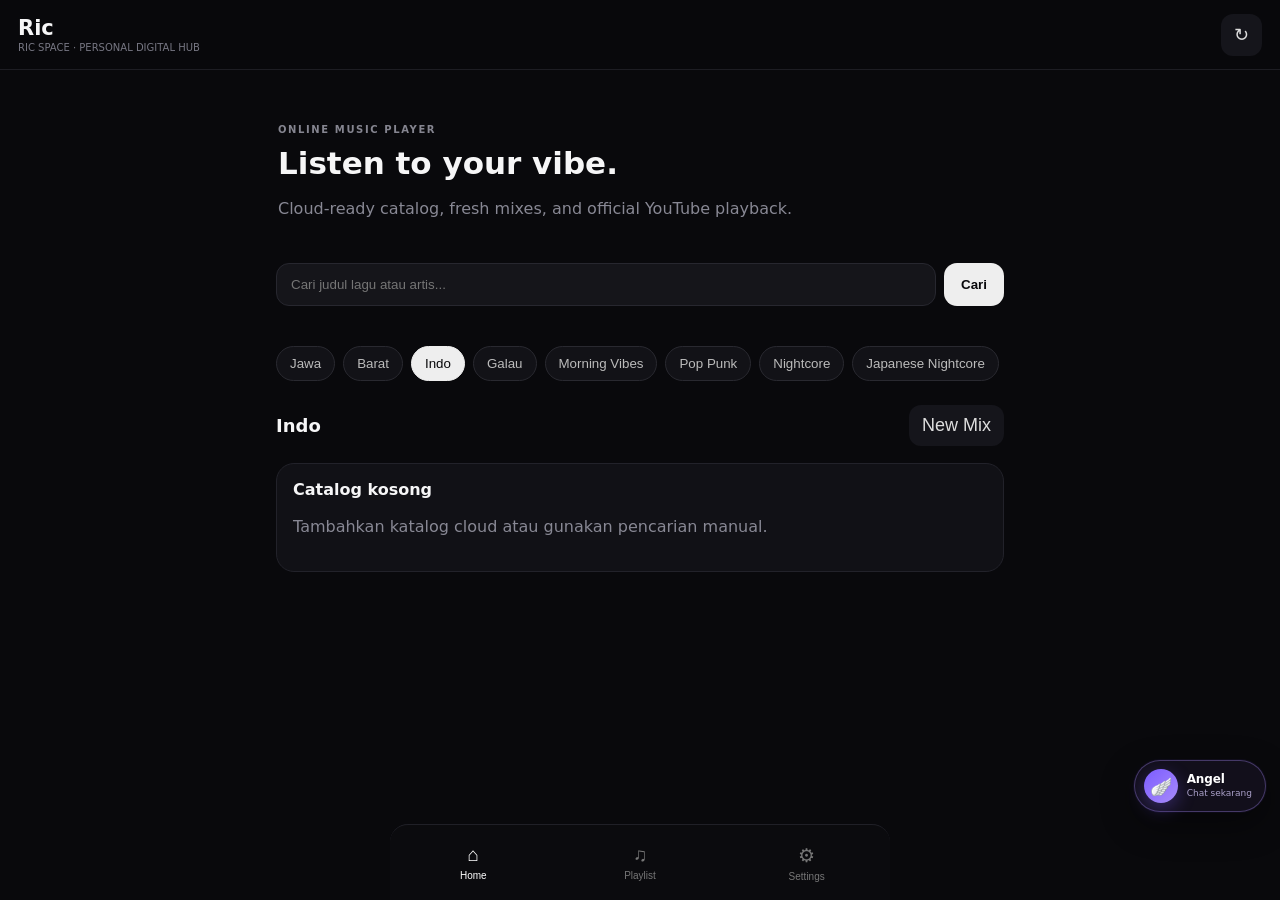
==== index.html @ 90aa2dc9 "feat(ui): expose Angel shortcut and floating launcher" ====
<!doctype html>
<html lang="id">
<head>
  <meta charset="utf-8"><meta name="viewport" content="width=device-width,initial-scale=1,viewport-fit=cover"><meta name="theme-color" content="#05080d"><meta name="description" content="Ric Space — personal digital hub"><link rel="manifest" href="./manifest.webmanifest?v=2"><link rel="icon" href="./ric-space-icon.svg" type="image/svg+xml"><link rel="stylesheet" href="./style.css?v=7.14"><link rel="stylesheet" href="./ride-ui-patch.css?v=8.4.0"><title>Ric Space · Personal Digital Hub</title>
</head>
<body>
<header class="topbar"><div class="brand"><button id="ricLauncher" class="ric-launcher" type="button" aria-label="Buka Ric Space"><span>Ric</span></button><small>RIC SPACE · PERSONAL DIGITAL HUB</small></div><button id="refreshBtn" class="icon-btn" aria-label="New Mix">↻</button></header>
<main id="app">
<section id="homeView" class="view active"><div class="hero"><p class="eyebrow">ONLINE MUSIC PLAYER</p><h1>Listen to your vibe.</h1><p class="muted">Cloud-ready catalog, fresh mixes, and official YouTube playback.</p></div><div class="search"><input id="searchInput" type="search" placeholder="Cari judul lagu atau artis..." autocomplete="off"><button id="searchBtn">Cari</button></div><div id="searchStatus" class="search-status"></div><div id="chips" class="chips" aria-label="Kategori playlist"><button class="chip" data-cat="jawa">Jawa</button><button class="chip" data-cat="barat">Barat</button><button class="chip active" data-cat="indo">Indo</button><button class="chip" data-cat="galau">Galau</button><button class="chip" data-cat="morning-vibes">Morning Vibes</button><button class="chip" data-cat="pop-punk">Pop Punk</button><button class="chip" data-cat="nightcore">Nightcore</button><button class="chip" data-cat="japanese-nightcore">Japanese Nightcore</button></div><div class="section-head"><h2 id="sectionTitle">Fresh Mix</h2><button id="mixBtn" class="ghost">New Mix</button></div><div id="songList" class="song-list"></div></section>
<section id="playlistView" class="view"><div class="page-head"><p class="eyebrow">PLAYLIST</p><h1>Vibe Catalog</h1></div><div id="playlistGrid" class="playlist-grid"></div></section>
<section id="ricSpaceView" class="view"><div class="ric-space-head"><button id="ricSpaceBack" class="ric-back-btn" type="button" aria-label="Kembali">‹</button><div><p class="eyebrow">PERSONAL SPACE</p><h1>Ric Space</h1><p class="muted">Satu pintu untuk tools yang sering dipakai.</p></div></div><div class="ric-app-grid"><button class="ric-app-card current" data-view-target="homeView"><div class="ric-app-icon">♫</div><div class="ric-app-copy"><b>VibeTube Music</b><span>Smart Mix · YouTube player</span></div><span class="ric-app-arrow">›</span></button><a class="ric-app-card" href="/apps/plu-timer/"><div class="ric-app-icon">⏱</div><div class="ric-app-copy"><b>PLU Timer</b><span>Timer kerja berdasarkan jumlah PLU</span></div><span class="ric-app-arrow">›</span></a><a class="ric-app-card" href="/apps/ric-tv/"><div class="ric-app-icon">▣</div><div class="ric-app-copy"><b>Ric TV</b><span>Channel resmi · YouTube Live · IPTV pribadi</span></div><span class="ric-app-arrow">›</span></a><button class="ric-app-card" data-tool="speedmap"><div class="ric-app-icon">➤</div><div class="ric-app-copy"><b>Speedometer + Arah</b><span>GPS speed, kompas, koordinat & Maps</span></div><span class="ric-app-arrow">›</span></button><button class="ric-app-card" data-tool="promptlab"><div class="ric-app-icon">✦</div><div class="ric-app-copy"><b>Prompt Lab</b><span>Simpan template prompt favorit</span></div><span class="ric-app-arrow">›</span></button><button class="ric-app-card" data-tool="digitalisasi"><div class="ric-app-icon">▣</div><div class="ric-app-copy"><b>Digitalisasi</b><span>Simpan KTP, KK, SIM & STNK terenkripsi</span></div><span class="ric-app-arrow">›</span></button><button class="ric-app-card" data-tool="expense"><div class="ric-app-icon">Rp</div><div class="ric-app-copy"><b>Expense Tracker</b><span>Budget, transaksi & insight keuangan</span></div><span class="ric-app-arrow">›</span></button><button class="ric-app-card" data-tool="photospots"><div class="ric-app-icon">⌖</div><div class="ric-app-copy"><b>Photo Spot Book</b><span>Spot, koordinat, waktu & catatan angle</span></div><span class="ric-app-arrow">›</span></button></div><div class="ric-space-note"><b>Ric Space</b><p>VibeTube tetap menjadi PWA utama. PLU Timer berjalan di scope sendiri supaya service worker, cache, alarm, dan notifikasinya tidak bentrok dengan VibeTube.</p></div></section>
<section id="ricToolView" class="view"><div class="ric-space-head"><button id="ricToolBack" class="ric-back-btn" type="button">‹</button><div><p class="eyebrow">RIC SPACE TOOL</p><h1 id="ricToolTitle">Tool</h1><p id="ricToolSubtitle" class="muted"></p></div></div><div id="ricToolBody"></div></section>
<section id="settingsView" class="view"><div class="page-head"><p class="eyebrow">SETTINGS</p><h1>VibeTube</h1></div><div class="card"><h3>Cloud mode</h3><p class="muted">PWA ini siap terhubung ke Supabase. YouTube Data API tidak diperlukan.</p><label>Supabase URL<input id="supabaseUrl" placeholder="https://xxxx.supabase.co"></label><label>Supabase anon key<input id="supabaseKey" type="password" placeholder="eyJ..."></label><button id="saveCloud" class="primary">Simpan Cloud Config</button><p id="cloudStatus" class="status"></p></div><div class="card catalog-card"><div class="setting-title-row"><div><h3>Cloud Catalog</h3><p class="muted">Statistik dibaca langsung dari Supabase, bukan cache browser.</p></div><button id="refreshStatsBtn" class="ghost small-btn">Refresh</button></div><div class="stats-grid"><div class="stat-box"><span class="stat-value" id="statStored">—</span><span class="stat-label">Tersimpan</span></div><div class="stat-box"><span class="stat-value" id="statActive">—</span><span class="stat-label">Aktif</span></div><div class="stat-box"><span class="stat-value" id="statInactive">—</span><span class="stat-label">Nonaktif</span></div></div><div id="catalogStatsList" class="catalog-stats-list"><span class="muted">Memuat statistik cloud…</span></div><p id="catalogStatsUpdated" class="status"></p><div class="catalog-actions"><button id="syncCatalogBtn" class="primary">Isi Catalog Sekarang</button><span id="catalogCount" class="status">Mass sync 7 kategori · target awal 200/kategori</span></div></div><div class="card smart-card"><div class="setting-title-row"><div><h3>Smart Mix <span class="beta-pill">BETA</span></h3><p class="muted">Mix belajar dari lagu yang diputar sampai selesai, sering diputar, dilewati, dan artis yang kamu sukai. Lagu yang baru/lebih lama tidak muncul tetap diprioritaskan agar tidak monoton.</p></div></div><label class="switchrow"><span>Aktifkan Smart Mix</span><input id="smartMixMode" type="checkbox" checked></label><p id="smartMixStatus" class="status">Smart Mix aktif · mulai belajar setelah kamu memutar lagu.</p></div><div class="card"><h3>Playback</h3><label class="switchrow"><span>Music mode</span><input id="musicMode" type="checkbox" checked></label><label class="switchrow"><span>Shuffle</span><input id="shuffleMode" type="checkbox"></label><label class="switchrow"><span>Repeat</span><select id="repeatMode"><option value="off">Off</option><option value="one">One</option><option value="all">All</option></select></label></div></section>
</main>
<div id="playerDock" class="player-dock hidden"><div class="now-mini" id="miniInfo"></div><button id="prevBtn" class="player-btn">⏮</button><button id="playBtn" class="player-btn play">▶</button><button id="nextBtn" class="player-btn">⏭</button></div><section id="fullPlayer" class="full-player hidden"><button id="closePlayer" class="close">×</button><div class="visual music-visual" id="musicVisual"><img id="playerThumb" alt=""><span class="disc-hole"></span></div><div id="videoVisual" class="video-visual hidden"><div id="ytPlayer" class="yt-player"></div></div><div class="player-meta"><h2 id="playerTitle">Nothing playing</h2><p id="playerArtist"></p></div><div class="time-row"><span id="currentTime">0:00</span><span id="durationTime">0:00</span></div><input id="seekBar" class="seekbar" type="range" min="0" max="1000" value="0" step="1" aria-label="Posisi lagu"><div class="controls"><button id="fullPrev" aria-label="Sebelumnya">⏮</button><button id="fullPlay" class="bigplay" aria-label="Putar">▶</button><button id="fullNext" aria-label="Berikutnya">⏭</button></div><div class="mode-row"><button id="musicModeBtn" class="mode-btn active">♫ Music</button><button id="videoModeBtn" class="mode-btn">▶ Video</button><button id="npStudioBtn" class="mode-btn">✦ Card Studio</button></div></section><nav class="bottom-nav"><button data-view="homeView" class="nav active">⌂<span>Home</span></button><button data-view="playlistView" class="nav">♫<span>Playlist</span></button><button data-view="settingsView" class="nav">⚙<span>Settings</span></button></nav>
<script defer src="./cloud-config.js?v=6.6"></script><script defer src="./script.js?v=7.21"></script><script defer src="./ride-ui-patch.js?v=8.4.0"></script><script defer src="./portrait-speedmap-fix.js?v=9.5.0"></script><script defer src="./ride-autosave.js?v=2.0.0"></script><script defer src="./angel-shortcut.js?v=1.0.0"></script>
</body></html>
---- style.css ----
*{box-sizing:border-box}html,body{margin:0;background:#09090c;color:#f6f6f7;font-family:Inter,system-ui,-apple-system,Segoe UI,sans-serif}body{min-height:100vh;padding-bottom:88px}.topbar{height:70px;display:flex;align-items:center;justify-content:space-between;padding:0 18px;position:sticky;top:0;z-index:10;background:rgba(9,9,12,.92);backdrop-filter:blur(18px);border-bottom:1px solid #1d1d23}.brand span{display:block;font-size:21px;font-weight:800}.brand small{display:block;color:#777783;font-size:10px;margin-top:2px}.icon-btn,.ghost{border:0;background:#15151b;color:#ddd;border-radius:12px;padding:10px 13px;font-size:18px}.view{display:none;padding:20px 16px}.view.active{display:block}.hero{padding:24px 2px 16px}.eyebrow{font-size:10px;letter-spacing:1.6px;color:#858590;font-weight:800}.hero h1,.page-head h1{font-size:31px;margin:7px 0}.muted{color:#888894;line-height:1.5}.search{display:flex;gap:8px;margin:10px 0 18px}.search input,.card input,.card select{width:100%;background:#15151a;border:1px solid #27272f;color:#fff;border-radius:13px;padding:13px 14px;outline:none}.search button,.primary{border:0;border-radius:13px;background:#eee;color:#09090c;font-weight:800;padding:0 17px}.chips{display:flex;gap:8px;overflow-x:auto;padding-bottom:15px}.chip{white-space:nowrap;border:1px solid #292930;background:#121217;color:#bbb;border-radius:999px;padding:9px 13px}.chip.active{background:#eee;color:#08080a;border-color:#eee}.section-head{display:flex;align-items:center;justify-content:space-between;margin:4px 0 12px}.section-head h2{font-size:18px}.song-list{display:grid;gap:7px}.song{width:100%;display:grid;grid-template-columns:62px minmax(0,1fr) 34px;gap:14px;align-items:center;padding:10px 9px;border:1px solid transparent;border-radius:16px;background:transparent;color:#fff;text-align:left}.song:hover,.song.current{background:#131318;border-color:#24242c}.thumb{width:62px;height:62px;border-radius:12px;object-fit:cover;background:#18181e}.song-copy{min-width:0;display:flex;flex-direction:column;justify-content:center;padding:1px 0}.song-title{font-size:15px;font-weight:750;line-height:1.3;white-space:nowrap;overflow:hidden;text-overflow:ellipsis;padding-bottom:5px}.song-artist{font-size:13px;color:#85858f;line-height:1.3;white-space:nowrap;overflow:hidden;text-overflow:ellipsis}.song-action{justify-self:end;color:#cfcfd5;font-size:14px}.playlist-grid{display:grid;grid-template-columns:1fr;gap:10px;margin-top:14px}.playlist-card{width:100%;display:grid;grid-template-columns:44px 1fr 22px;gap:12px;align-items:center;border:1px solid #24242c;background:linear-gradient(135deg,#15151b,#101015);border-radius:18px;padding:15px;text-align:left;color:white;min-height:82px}.playlist-icon{width:44px;height:44px;border-radius:14px;display:grid;place-items:center;background:#22222a;font-size:21px}.playlist-copy{min-width:0}.playlist-copy b{display:block;font-size:15px;margin-bottom:7px}.playlist-copy small{display:block;color:#777783;line-height:1.35}.playlist-arrow{font-size:27px;color:#777}.bottom-nav{position:fixed;bottom:0;left:0;right:0;height:76px;background:rgba(12,12,15,.96);border-top:1px solid #202027;display:flex;z-index:30;backdrop-filter:blur(16px)}.nav{flex:1;background:transparent;border:0;color:#777;font-size:19px;display:flex;flex-direction:column;align-items:center;justify-content:center;gap:4px}.nav span{font-size:10px}.nav.active{color:#fff}.player-dock{position:fixed;bottom:76px;left:10px;right:10px;z-index:25;background:#17171d;border:1px solid #292930;border-radius:15px;padding:8px;display:flex;align-items:center;gap:7px;box-shadow:0 12px 30px #0008}.now-mini{flex:1;min-width:0;font-size:12px;font-weight:700;white-space:nowrap;overflow:hidden;text-overflow:ellipsis}.player-btn{border:0;background:transparent;color:#fff;font-size:18px;padding:8px}.player-btn.play{font-size:20px}.player-dock.hidden,.full-player.hidden,.hidden{display:none!important}.full-player{position:fixed;inset:0;background:#09090c;z-index:40;padding:22px 18px 100px;overflow:auto}.close{position:absolute;right:16px;top:14px;background:#17171d;color:#fff;border:0;border-radius:50%;width:38px;height:38px;font-size:25px;z-index:3}.visual{width:min(68vw,290px);aspect-ratio:1;margin:55px auto 22px;border-radius:50%;overflow:hidden;background:#111;box-shadow:0 20px 60px #000;position:relative;border:10px solid #15151b}.music-visual img{width:100%;height:100%;object-fit:cover;border-radius:50%;animation:spin 9s linear infinite;animation-play-state:paused}.music-visual:after{content:"";position:absolute;inset:0;border-radius:50%;box-shadow:inset 0 0 0 2px #ffffff12}.disc-hole{position:absolute;left:50%;top:50%;width:18px;height:18px;transform:translate(-50%,-50%);border-radius:50%;background:#09090c;border:4px solid #aaa8;z-index:2}.video-visual{width:min(100%,760px);aspect-ratio:16/9;margin:55px auto 22px;background:#000;border-radius:18px;overflow:hidden;box-shadow:0 20px 60px #000}.yt-player{width:100%;height:100%}.player-meta{max-width:760px;margin:auto}.player-meta h2{font-size:21px;margin:5px 0 5px;line-height:1.3}.player-meta p{color:#888;margin:0}.time-row{max-width:760px;margin:22px auto 6px;display:flex;justify-content:space-between;color:#888;font-size:11px}.seekbar{display:block;width:100%;max-width:760px;margin:0 auto;accent-color:#fff}.controls{display:flex;justify-content:center;gap:28px;align-items:center;margin-top:18px}.controls button{background:transparent;color:#fff;border:0;font-size:24px}.bigplay{width:60px;height:60px;border-radius:50%!important;background:#eee!important;color:#09090c!important}.mode-row{display:flex;justify-content:center;gap:8px;margin:20px 0}.mode-btn{border:1px solid #292930;background:#15151b;color:#aaa;border-radius:999px;padding:10px 15px;font-weight:700}.mode-btn.active{background:#eee;color:#09090c;border-color:#eee}.card{background:#111116;border:1px solid #22222a;border-radius:18px;padding:16px;margin-bottom:12px}.card h3{margin-top:0}.card label{display:block;font-size:12px;color:#888;margin:12px 0}.card label input{margin-top:7px}.switchrow{display:flex!important;justify-content:space-between;align-items:center}.status{font-size:12px;color:#7f7f8b}@keyframes spin{to{transform:rotate(360deg)}}@media(min-width:700px){main{max-width:760px;margin:auto}.bottom-nav{left:50%;right:auto;width:500px;transform:translateX(-50%);border-radius:18px 18px 0 0}.player-dock{max-width:740px;margin:auto;left:calc(50% - 370px);right:calc(50% - 370px)}}

.catalog-actions{display:flex;align-items:center;gap:12px;flex-wrap:wrap}.catalog-actions .primary{padding:11px 14px}.catalog-card{margin-top:12px}


/* v6 Smart Mix + live cloud statistics */
.setting-title-row{display:flex;align-items:flex-start;justify-content:space-between;gap:14px}
.setting-title-row h3{margin-top:0;margin-bottom:6px}
.small-btn{padding:8px 12px;min-height:36px}
.stats-grid{display:grid;grid-template-columns:repeat(3,1fr);gap:10px;margin:16px 0}
.stat-box{background:rgba(255,255,255,.045);border:1px solid rgba(255,255,255,.07);border-radius:16px;padding:14px 10px;text-align:center}
.stat-value{display:block;font-size:1.45rem;font-weight:800;line-height:1.1;letter-spacing:-.03em}
.stat-label{display:block;margin-top:6px;font-size:.76rem;color:var(--muted)}
.catalog-stats-list{display:flex;flex-direction:column;gap:7px;margin:8px 0 12px}
.catalog-stat-row{display:flex;align-items:center;justify-content:space-between;gap:12px;padding:11px 12px;border-radius:14px;background:rgba(255,255,255,.035);border:1px solid rgba(255,255,255,.055)}
.catalog-stat-row>div:first-child{min-width:0}
.catalog-stat-row b{display:block;font-size:.9rem}
.catalog-stat-row span{display:block;color:var(--muted);font-size:.72rem;margin-top:3px}
.catalog-stat-numbers{text-align:right;flex:0 0 auto}
.catalog-stat-numbers strong{display:block;font-size:1rem}
.catalog-stat-numbers span{white-space:nowrap}
.beta-pill{display:inline-flex;vertical-align:middle;font-size:.58rem;letter-spacing:.08em;font-weight:800;border:1px solid rgba(255,255,255,.16);border-radius:999px;padding:3px 6px;margin-left:5px;color:var(--muted)}
.smart-card{overflow:hidden}
@media(max-width:420px){
 .stats-grid{gap:7px}
 .stat-box{padding:12px 6px}
 .stat-value{font-size:1.25rem}
 .catalog-stat-row{padding:10px}
}


/* v6.1 Ric Space */
.ric-launcher{
  appearance:none;border:0;background:transparent;color:inherit;padding:0;margin:0;
  font:inherit;font-weight:inherit;cursor:pointer;border-radius:9px;
}
.ric-launcher:active{transform:scale(.97)}
.ric-space-head{display:flex;align-items:flex-start;gap:12px;margin-bottom:24px}
.ric-space-head h1{margin:2px 0 5px}
.ric-back-btn{
  flex:0 0 42px;width:42px;height:42px;border-radius:14px;border:1px solid rgba(255,255,255,.08);
  background:rgba(255,255,255,.055);color:var(--text);font-size:30px;line-height:1;cursor:pointer
}
.ric-app-grid{display:flex;flex-direction:column;gap:11px}
.ric-app-card{
  width:100%;display:grid;grid-template-columns:52px minmax(0,1fr) auto;align-items:center;gap:13px;
  padding:14px;border-radius:19px;border:1px solid rgba(255,255,255,.07);
  background:rgba(255,255,255,.045);color:var(--text);text-align:left;text-decoration:none;cursor:pointer;
  transition:transform .15s ease,background .15s ease,border-color .15s ease
}
.ric-app-card:active{transform:scale(.985)}
.ric-app-card.current{background:rgba(255,255,255,.065)}
.ric-app-card.disabled{opacity:.48;cursor:default}
.ric-app-icon{
  width:52px;height:52px;border-radius:16px;display:flex;align-items:center;justify-content:center;
  background:rgba(255,255,255,.075);font-size:23px;font-weight:800
}
.ric-app-copy{min-width:0}
.ric-app-copy b{display:block;font-size:1rem;line-height:1.25;margin-bottom:5px}
.ric-app-copy span{display:block;color:var(--muted);font-size:.78rem;line-height:1.35}
.ric-app-arrow{font-size:28px;color:var(--muted)}
.ric-app-badge{font-size:.66rem;font-weight:800;letter-spacing:.06em;text-transform:uppercase;border:1px solid rgba(255,255,255,.11);border-radius:999px;padding:5px 8px;color:var(--muted)}
.ric-space-note{
  margin-top:20px;padding:16px;border-radius:17px;border:1px solid rgba(255,255,255,.06);background:rgba(255,255,255,.025)
}
.ric-space-note b{display:block;margin-bottom:6px}
.ric-space-note p{margin:0;color:var(--muted);font-size:.82rem;line-height:1.5}

button:disabled{opacity:.55;cursor:wait}
.chip{cursor:pointer;position:relative;z-index:1;touch-action:manipulation}
.catalog-actions{display:flex;align-items:center;gap:12px;flex-wrap:wrap}
.catalog-actions .primary{min-height:42px}

.search-status{min-height:20px;margin:7px 2px 2px;color:var(--muted);font-size:.78rem;line-height:1.35}
.search button:disabled{opacity:.6;cursor:wait}

#ricToolBody{padding-bottom:24px}.tool-card{padding:16px;border:1px solid rgba(255,255,255,.07);border-radius:19px;background:rgba(255,255,255,.04);margin-bottom:14px}.tool-card label{display:block;margin:10px 0}.tool-card input,.tool-card textarea{width:100%;box-sizing:border-box;margin-top:6px}.tool-actions{display:flex;gap:9px;flex-wrap:wrap;margin-top:12px}.tool-hint{color:var(--muted);font-size:.78rem;line-height:1.45}.tool-list{display:flex;flex-direction:column;gap:9px}.tool-row{display:flex;justify-content:space-between;gap:12px;padding:13px;border-radius:16px;border:1px solid rgba(255,255,255,.06);background:rgba(255,255,255,.035)}.tool-row span,.tool-row p{display:block;color:var(--muted);font-size:.76rem}.tool-row p{margin:5px 0 0}.tiny{padding:6px 8px;min-height:30px}.two-fields{display:grid;grid-template-columns:1fr 1fr;gap:10px}.speed-card{text-align:center}.speed-num{font-size:5.2rem;font-weight:900;letter-spacing:-.07em;line-height:1}.speed-unit{color:var(--muted);margin:3px 0 20px}.compass{width:150px;height:150px;margin:0 auto 18px;border:1px solid rgba(255,255,255,.1);border-radius:50%;display:flex;flex-direction:column;align-items:center;justify-content:center}.compass-needle{font-size:42px;transition:transform .2s linear}.gps-meta{display:flex;justify-content:center;gap:12px;flex-wrap:wrap;color:var(--muted);font-size:.75rem}.life-grid{grid-template-columns:repeat(2,1fr)}.mini-list>div{display:flex;justify-content:space-between;padding:8px 0;border-bottom:1px solid rgba(255,255,255,.05)}.linkbtn{display:inline-flex;text-decoration:none;color:inherit}.np-card{padding:24px;border-radius:20px;background:#111;margin-bottom:12px}.np-card img{width:100%;aspect-ratio:16/9;object-fit:cover;border-radius:16px}.np-card p{font-size:.7rem;letter-spacing:.15em;color:var(--muted)}.np-card h2{font-size:1.5rem;margin:8px 0}.np-card span{color:var(--muted);display:block;margin-bottom:30px}.np-card b{font-size:.75rem}@media(min-width:680px){.ric-app-grid{display:grid;grid-template-columns:1fr 1fr}}

/* v6.5 Ride HUD */
.ride-hud{background:#050506;border:1px solid rgba(255,255,255,.08);border-radius:26px;padding:18px;box-shadow:inset 0 0 0 1px rgba(255,255,255,.015)}.ride-top{display:flex;justify-content:space-between;align-items:center;font-size:.75rem;font-weight:800;letter-spacing:.12em}.ride-gps{padding:6px 9px;border:1px solid rgba(255,255,255,.12);border-radius:999px;color:var(--muted)}.speed-stage{height:310px;position:relative;display:flex;align-items:center;justify-content:center}.speed-ring{width:280px;height:280px;transform:rotate(135deg)}.ring-bg,.ring-live{fill:none;stroke-width:7;stroke-linecap:round;stroke-dasharray:590.6;stroke-dashoffset:147}.ring-bg{stroke:rgba(255,255,255,.08)}.ring-live{stroke:currentColor;stroke-dashoffset:590.6;transition:stroke-dashoffset .35s linear}.speed-core{position:absolute;text-align:center}.hud-speed{font-size:6.8rem;line-height:.85;font-weight:900;letter-spacing:-.08em}.hud-unit{font-size:.72rem;letter-spacing:.28em;color:var(--muted);margin-top:12px}.hud-heading{font-size:.82rem;font-weight:800;margin-top:10px}.nav-panel{display:grid;grid-template-columns:48px 1fr auto;align-items:center;gap:12px;padding:14px;border:1px solid rgba(255,255,255,.07);border-radius:17px;background:rgba(255,255,255,.035)}.nav-arrow{font-size:30px;text-align:center}.nav-panel b,.nav-panel span{display:block}.nav-panel b{font-size:.85rem;letter-spacing:.08em}.nav-panel span{font-size:.7rem;color:var(--muted);margin-top:4px;white-space:nowrap;overflow:hidden;text-overflow:ellipsis}.hud-map-btn{border:1px solid rgba(255,255,255,.12);background:transparent;color:inherit;border-radius:11px;padding:9px;font-size:.68rem;font-weight:900}.ride-stats{display:grid;grid-template-columns:repeat(4,1fr);gap:7px;margin:12px 0}.ride-stats>div{padding:12px 7px;text-align:center;border-radius:14px;background:rgba(255,255,255,.035)}.ride-stats span,.ride-stats b{display:block}.ride-stats span{font-size:.58rem;color:var(--muted);letter-spacing:.1em}.ride-stats b{font-size:.8rem;margin-top:5px}.ride-accuracy{display:flex;justify-content:space-between;gap:10px;color:var(--muted);font-size:.62rem;padding:4px 2px 14px}.ride-start{width:100%;min-height:54px;border:0;border-radius:16px;font-weight:900;letter-spacing:.13em;font-size:.82rem}.ride-start.active{outline:1px solid rgba(255,255,255,.35)}@media(max-width:420px){.speed-stage{height:270px}.speed-ring{width:245px;height:245px}.hud-speed{font-size:5.8rem}.ride-stats{grid-template-columns:repeat(2,1fr)}}@media(orientation:landscape) and (max-height:600px){.ride-hud{display:grid;grid-template-columns:minmax(270px,.8fr) 1.2fr;gap:14px}.ride-top{grid-column:1/-1}.speed-stage{grid-row:2/6;height:260px}.speed-ring{width:240px;height:240px}.hud-speed{font-size:5.6rem}.nav-panel,.ride-stats,.ride-accuracy,.ride-start{grid-column:2}.ride-stats{grid-template-columns:repeat(4,1fr)}}

/* v6.6 Reference Motorcycle Dashboard */
#ricToolView:has(.dash-shell){padding:0!important;max-width:none!important}
#ricToolView:has(.dash-shell) .ric-space-head{display:none}
#ricToolView:has(.dash-shell) #ricToolBody{padding:0}
.dash-shell{position:relative;display:grid;grid-template-columns:40% 60%;height:min(92vh,760px);min-height:560px;background:#02060b;border:1px solid #4b4f55;border-radius:34px;overflow:hidden;box-shadow:0 20px 70px #000}
.dash-speed-panel{position:relative;padding:24px 28px 20px;border-right:1px solid rgba(255,255,255,.12);background:radial-gradient(circle at 50% 35%,#09111d 0,#03070d 55%,#010204 100%)}
.dash-clock{position:absolute;top:22px;left:30px;font-size:1.7rem;z-index:3}
.analog-speed{height:63%;position:relative;display:flex;align-items:center;justify-content:center}
.analog-svg{width:100%;height:100%;overflow:visible}.speed-track,.speed-live{fill:none;stroke-width:13;stroke-linecap:round;stroke-dasharray:730 244;transform:rotate(135deg);transform-origin:210px 205px}.speed-track{stroke:#172333}.speed-live{stroke:url(#speedGrad);transition:stroke-dashoffset .2s linear}.speed-tick-labels text{fill:#aeb6c5;font-size:17px;text-anchor:middle}
.speed-readout{position:absolute;top:43%;left:50%;transform:translate(-50%,-50%);text-align:center}.speed-readout strong{font-size:7.4rem;line-height:.8;letter-spacing:-.07em}.speed-readout span{display:block;color:#aeb6c5;font-size:1.8rem;margin-top:18px}
.lean-card{position:absolute;left:14%;right:14%;bottom:22%;height:135px;border:1px solid #16243a;border-radius:70px;display:grid;grid-template-columns:1fr 130px 1fr;align-items:center;text-align:center;background:linear-gradient(180deg,rgba(9,19,32,.65),rgba(2,6,10,.88))}
.lean-card strong{font-size:1.8rem}.lean-card>div:first-child strong{color:#00e69b}.lean-card>div:last-child strong{color:#1482ff}.lean-card span{display:block;color:#aab0bb;font-size:.8rem;margin-top:5px}.bike-lean{position:relative;width:112px;height:112px;margin:auto;border-radius:50%;border:3px solid #0c75ff;border-left-color:#05de95;border-bottom-color:#07101a;display:flex;align-items:center;justify-content:center}.bike-lean>div{font-size:3.1rem;transition:transform .15s}.bike-lean small{position:absolute;bottom:-22px;color:#9ea6b3}.lean-label{position:absolute;bottom:16.5%;left:0;right:0;text-align:center;color:#9da4ae;letter-spacing:.08em}
.dash-bottom-stats{position:absolute;left:28px;right:28px;bottom:26px;border-top:1px solid #1a2430;padding-top:20px;display:grid;grid-template-columns:repeat(4,1fr)}.dash-bottom-stats>div{text-align:center;border-right:1px solid #18212c}.dash-bottom-stats>div:last-child{border:0}.dash-bottom-stats strong{display:block;font-size:1.45rem}.dash-bottom-stats span{display:block;color:#6e9ddd;font-size:.78rem;margin-top:4px}
.dash-map-panel{position:relative;overflow:hidden;background:#020813}.ride-map{position:absolute;inset:0;background:#06111f}.ride-map .leaflet-tile{filter:brightness(.33) saturate(.65) hue-rotate(175deg) contrast(1.35)}.ride-map .leaflet-control-attribution{background:rgba(0,0,0,.5);color:#89909b;font-size:9px}.ride-map .leaflet-control-attribution a{color:#86a6cf}.map-vignette{pointer-events:none;position:absolute;inset:0;z-index:500;background:radial-gradient(circle at 55% 55%,transparent 10%,rgba(0,10,25,.12) 55%,rgba(0,0,0,.55) 100%)}
.route-top{position:absolute;z-index:600;top:20px;left:24px;display:flex;gap:10px;align-items:center;color:#a9b5c7;font-size:.72rem}.route-top span:first-child{border:1px solid rgba(255,255,255,.16);border-radius:999px;padding:6px 9px;background:#07101a}
.vehicle-wrap{position:absolute;z-index:650;left:50%;top:57%;transform:translate(-50%,-50%);width:105px;height:105px;border-radius:50%;background:radial-gradient(circle,rgba(23,124,255,.28),transparent 70%);display:flex;align-items:center;justify-content:center}.vehicle-arrow{font-size:4.4rem;color:#fff;text-shadow:0 0 20px #1584ff;transform-origin:50% 55%;transition:transform .2s linear}
.nav-floating{position:absolute;z-index:700;left:11%;right:18%;bottom:7.5%;min-height:122px;border:1px solid #384452;border-radius:26px;background:rgba(3,10,18,.92);display:grid;grid-template-columns:150px 1fr;align-items:center;box-shadow:0 10px 35px rgba(0,0,0,.5)}.turn-icon{font-size:5.4rem;text-align:center;border-right:1px solid #66717d;line-height:1}.nav-floating strong{display:block;font-size:2.4rem}.nav-floating span{display:block;color:#adb5c2;font-size:1.35rem;margin-top:6px}
.map-actions{position:absolute;z-index:750;right:28px;top:35%;display:flex;flex-direction:column;gap:18px}.map-actions button{width:76px;height:76px;border-radius:50%;border:1px solid #46515d;background:rgba(3,10,18,.86);color:#fff;font-size:1.25rem;box-shadow:0 8px 20px #000}.map-actions button:first-child{display:flex;flex-direction:column;align-items:center;justify-content:center;font-size:.9rem}.map-actions button:first-child i{font-style:normal;font-size:2rem}.map-actions button.off{opacity:.4}.route-dots{position:absolute;z-index:750;bottom:18px;left:50%;transform:translateX(-50%);display:flex;gap:14px}.route-dots i{width:12px;height:12px;border-radius:50%;background:#46505c}.route-dots i.active{background:#087cff}
.dash-menu{position:fixed;inset:0;z-index:9999;background:rgba(0,0,0,.68);display:flex;align-items:center;justify-content:center;padding:20px}.dash-menu.hidden{display:none}.dash-menu-card{width:min(440px,92vw);padding:20px;border-radius:22px;background:#0b0d12;border:1px solid #2b3038;display:flex;flex-direction:column;gap:9px}.dash-menu-head{display:flex;justify-content:space-between;align-items:center;font-size:1.2rem}.dash-menu-head button{border:0;background:transparent;color:#fff;font-size:1.8rem}
@media(max-width:850px){.dash-shell{grid-template-columns:43% 57%;height:88vh;min-height:500px}.speed-readout strong{font-size:5.4rem}.speed-readout span{font-size:1.25rem}.lean-card{left:7%;right:7%;grid-template-columns:1fr 90px 1fr}.bike-lean{width:78px;height:78px}.nav-floating{left:5%;right:13%;grid-template-columns:105px 1fr;min-height:100px}.turn-icon{font-size:4rem}.nav-floating strong{font-size:1.8rem}.nav-floating span{font-size:1rem}.map-actions{right:14px}.map-actions button{width:58px;height:58px}}
@media(orientation:portrait){.dash-shell{grid-template-columns:1fr;height:auto;min-height:1100px;border-radius:24px}.dash-speed-panel{height:570px;border-right:0;border-bottom:1px solid #28303a}.dash-map-panel{height:570px}.analog-speed{height:390px}.lean-card{bottom:105px}.lean-label{bottom:76px}.dash-bottom-stats{bottom:16px;padding-top:11px}.nav-floating{left:6%;right:15%;bottom:8%}}

/* v6.7 Ride Dashboard rebuild */
:root{--ride-bg:#02060b;--ride-line:#1a2635;--ride-muted:#aab2bf}
#ricToolView:has(.ride-app){padding:0!important;max-width:none!important}
#ricToolView:has(.ride-app) .ric-space-head{display:none!important}
#ricToolView:has(.ride-app) #ricToolBody{padding:0!important}
.ride-app{width:100%;min-height:100dvh;background:#000;padding:0;box-sizing:border-box}
.ride-dashboard{width:100%;height:100dvh;display:grid;grid-template-columns:minmax(360px,40%) 1fr;background:#02060b;overflow:hidden}
.ride-left{position:relative;min-width:0;background:radial-gradient(circle at 50% 31%,#0b1421 0%,#040810 50%,#010204 100%);border-right:1px solid rgba(255,255,255,.11);padding:18px 26px 20px;overflow:hidden}
.ride-clock{position:absolute;left:30px;top:22px;z-index:5;font-size:clamp(1.5rem,2.4vw,2.15rem);font-weight:500;letter-spacing:.02em}
.ride-speed-wrap{position:relative;width:100%;height:58%;min-height:350px;display:flex;align-items:center;justify-content:center;padding-top:28px;box-sizing:border-box}
.ride-speed-svg{width:min(100%,560px);height:100%;max-height:480px;overflow:visible}
.ride-arc-track,.ride-arc-live{fill:none;stroke-width:13;stroke-linecap:round}
.ride-arc-track{stroke:#162338}
.ride-arc-live{stroke:url(#rideArcGrad);filter:url(#rideGlow);transition:stroke-dashoffset .18s linear}
.ride-ticks line{stroke:#b8c1ce;stroke-width:2;opacity:.75}
.ride-speed-labels text{fill:#b4bcc8;font-size:19px;text-anchor:middle}
.ride-speed-number{position:absolute;top:49%;left:50%;transform:translate(-50%,-50%);text-align:center;pointer-events:none}
.ride-speed-number strong{display:block;font-size:clamp(6rem,11vw,10.5rem);line-height:.78;letter-spacing:-.07em;font-weight:600}
.ride-speed-number span{display:block;margin-top:22px;font-size:clamp(1.4rem,2.5vw,2.1rem);color:#b5bdca}
.ride-lean-card{position:absolute;left:8%;right:8%;bottom:18.8%;height:135px;border:1px solid #17263c;border-radius:70px;background:linear-gradient(180deg,rgba(8,17,29,.72),rgba(2,6,11,.92));display:grid;grid-template-columns:1fr 145px 1fr;align-items:center;text-align:center;z-index:3}
.lean-side strong{font-size:clamp(1.55rem,3vw,2.25rem)}.lean-side span{display:block;margin-top:5px;color:#aab0ba;font-size:.85rem}.lean-side.left strong{color:#00e5a2}.lean-side.right strong{color:#1683ff}
.ride-bike-ring{width:118px;height:118px;margin:auto;border-radius:50%;border:4px solid #137fff;border-left-color:#00e8a4;border-bottom-color:#0a1420;display:flex;align-items:center;justify-content:center;position:relative}
.ride-bike-svg{width:92px;color:#f2f5f8;transform-origin:50% 70%;transition:transform .1s linear;filter:drop-shadow(0 0 7px rgba(255,255,255,.15))}
.ride-bike-ring small{position:absolute;bottom:-28px;color:#c1c8d2;font-size:.95rem}
.ride-lean-title{position:absolute;bottom:14.9%;left:0;right:0;text-align:center;color:#a4abb6;font-size:1rem;letter-spacing:.13em}
.ride-info-row{position:absolute;left:26px;right:26px;bottom:22px;border-top:1px solid #1c2632;padding-top:16px;display:grid;grid-template-columns:repeat(4,1fr)}
.ride-info-row>div{text-align:center;border-right:1px solid #18212c}.ride-info-row>div:last-child{border:0}
.ride-info-row strong{display:block;font-size:clamp(1.2rem,2.5vw,1.8rem)}.ride-info-row span{display:block;margin-top:4px;color:#6592cc;font-size:.78rem}
.ride-right{position:relative;min-width:0;overflow:hidden;background:#07101a}.ride-map{position:absolute;inset:0;z-index:1;background:#07101a}
.ride-map .leaflet-tile{filter:brightness(.46) saturate(.75) hue-rotate(178deg) contrast(1.25)}
.ride-map .leaflet-control-attribution{background:rgba(0,0,0,.48)!important;color:#8f98a6!important;font-size:9px!important}.ride-map .leaflet-control-attribution a{color:#91b3df!important}
.ride-map-shade{position:absolute;inset:0;z-index:400;pointer-events:none;background:radial-gradient(circle at 48% 48%,rgba(0,0,0,0) 20%,rgba(0,7,18,.08) 48%,rgba(0,0,0,.50) 100%)}
.ride-gps-pill{position:absolute;left:24px;top:22px;z-index:500;display:flex;align-items:center;gap:10px;color:#aeb9c7;font-size:.74rem}
.ride-gps-pill span:first-child{padding:6px 10px;border:1px solid rgba(255,255,255,.17);background:rgba(4,12,22,.86);border-radius:999px}
.ride-map-vehicle{position:absolute;left:50%;top:57%;z-index:560;transform:translate(-50%,-50%);width:120px;height:120px;border-radius:50%;background:radial-gradient(circle,rgba(24,126,255,.28),rgba(24,126,255,.06) 50%,transparent 70%);display:flex;align-items:center;justify-content:center;pointer-events:none}
.ride-vehicle-arrow{font-size:5rem;color:#fff;filter:drop-shadow(0 0 14px #1682ff);transform-origin:50% 58%;transition:transform .15s linear}
.ride-turn-card{position:absolute;left:9%;right:17%;bottom:6.5%;z-index:600;min-height:120px;border:1px solid #3c4653;border-radius:25px;background:rgba(3,10,18,.94);box-shadow:0 14px 38px rgba(0,0,0,.45);display:grid;grid-template-columns:145px 1fr;align-items:center}
.ride-turn-icon{font-size:5.2rem;text-align:center;border-right:1px solid #69737f;line-height:1}.ride-turn-copy{padding:0 25px}.ride-turn-copy strong{display:block;font-size:clamp(2rem,4vw,3rem)}.ride-turn-copy span{display:block;margin-top:6px;color:#afb7c2;font-size:clamp(1rem,2vw,1.45rem)}
.ride-controls{position:absolute;right:24px;top:32%;z-index:650;display:flex;flex-direction:column;gap:20px}.ride-round-btn{width:78px;height:78px;border-radius:50%;border:1px solid #4a5562;background:rgba(3,10,18,.88);color:#fff;font-size:1.25rem;display:flex;align-items:center;justify-content:center;flex-direction:column;box-shadow:0 10px 25px rgba(0,0,0,.4)}.ride-round-btn i{font-style:normal;font-size:2rem;line-height:1;transition:transform .15s}.ride-round-btn.off{opacity:.42}
.ride-round-btn span{font-size:.8rem}.dash-menu{position:fixed;inset:0;z-index:99999;background:rgba(0,0,0,.68);display:flex;align-items:center;justify-content:center;padding:20px}.dash-menu.hidden{display:none}.dash-menu-card{width:min(440px,92vw);padding:20px;border-radius:22px;background:#0b0d12;border:1px solid #2b3038;display:flex;flex-direction:column;gap:9px}.dash-menu-head{display:flex;justify-content:space-between;align-items:center}.dash-menu-head button{border:0;background:transparent;color:#fff;font-size:1.8rem}

/* full screen: keep dashboard flush */
#rideDashboard:fullscreen{width:100vw;height:100vh;background:#000}
#rideDashboard:fullscreen .ride-dashboard{height:100vh}

/* landscape phone/tablet */
@media (orientation:landscape){
  .ride-dashboard{grid-template-columns:minmax(320px,40%) 1fr}
  .ride-left{padding:14px 20px}
  .ride-clock{top:14px;left:22px}
  .ride-speed-wrap{height:59%;min-height:0}
  .ride-lean-card{bottom:19.5%;height:118px;grid-template-columns:1fr 125px 1fr}
  .ride-bike-ring{width:100px;height:100px}.ride-bike-svg{width:78px}
  .ride-info-row{left:18px;right:18px;bottom:14px;padding-top:12px}
  .ride-turn-card{min-height:104px}
}

/* portrait is intentionally stacked and clean rather than squeezed */
@media (orientation:portrait){
  .ride-app{min-height:100dvh}
  .ride-dashboard{height:auto;min-height:100dvh;display:block;overflow:visible}
  .ride-left{height:58dvh;min-height:570px;border-right:0;border-bottom:1px solid rgba(255,255,255,.12);padding:18px 22px}
  .ride-right{height:42dvh;min-height:430px}
  .ride-speed-wrap{height:62%;min-height:350px;padding-top:22px}
  .ride-speed-number strong{font-size:7.8rem}
  .ride-lean-card{left:7%;right:7%;bottom:19%;height:125px;grid-template-columns:1fr 120px 1fr}
  .ride-bike-ring{width:100px;height:100px}.ride-bike-svg{width:76px}
  .ride-lean-title{bottom:14.8%}
  .ride-info-row{left:18px;right:18px;bottom:14px;padding-top:12px}
  .ride-turn-card{left:5%;right:15%;bottom:6%;min-height:94px;grid-template-columns:105px 1fr}
  .ride-turn-icon{font-size:4rem}.ride-turn-copy{padding:0 16px}
  .ride-controls{right:12px;top:26%;gap:14px}.ride-round-btn{width:56px;height:56px;font-size:1rem}.ride-round-btn i{font-size:1.5rem}
}

/* very short landscape phones */
@media (orientation:landscape) and (max-height:520px){
  .ride-dashboard{grid-template-columns:39% 61%}
  .ride-speed-wrap{height:57%}
  .ride-speed-number strong{font-size:5.6rem}.ride-speed-number span{font-size:1.2rem;margin-top:12px}
  .ride-lean-card{bottom:20%;height:92px;grid-template-columns:1fr 92px 1fr}
  .ride-bike-ring{width:74px;height:74px}.ride-bike-svg{width:58px}.ride-bike-ring small{bottom:-20px}
  .lean-side strong{font-size:1.35rem}.ride-lean-title{bottom:15.6%;font-size:.78rem}
  .ride-info-row{bottom:8px;padding-top:8px}.ride-info-row strong{font-size:1rem}.ride-info-row span{font-size:.65rem}
  .ride-turn-card{bottom:5%;min-height:82px;grid-template-columns:90px 1fr}.ride-turn-icon{font-size:3.3rem}.ride-turn-copy strong{font-size:1.65rem}.ride-turn-copy span{font-size:.9rem}
  .ride-controls{right:12px;top:28%;gap:10px}.ride-round-btn{width:52px;height:52px}
}

/* v6.8 exact reference speedometer refinements */
.ref-speedometer{height:59.5%!important;padding-top:18px!important}
.ref-speed-svg{width:min(100%,590px)!important;height:100%!important;max-height:520px!important}
.ref-arc-track,.ref-arc-live{stroke-width:14!important;stroke-linecap:round!important}
.ref-arc-track{stroke:#18263a!important}
.ref-arc-live{filter:url(#rideGlow)!important}
.ref-minor-ticks line{stroke:#8390a2;stroke-width:1.5;opacity:.82}
.ref-major-ticks line{stroke:#d4dae3!important;stroke-width:2!important;opacity:.9!important}
.ref-speed-labels text{font-family:Inter,Roboto,"Helvetica Neue",Arial,sans-serif!important;font-size:20px!important;font-weight:400!important;fill:#b6bdc8!important}
.ref-speed-number{top:49.5%!important}
.ref-speed-number strong{font-family:Inter,Roboto,"Helvetica Neue",Arial,sans-serif!important;font-weight:500!important;font-size:clamp(7.2rem,12vw,11.5rem)!important;letter-spacing:-.075em!important;line-height:.78!important}
.ref-speed-number span{font-family:Inter,Roboto,"Helvetica Neue",Arial,sans-serif!important;font-weight:400!important;font-size:clamp(1.55rem,2.8vw,2.25rem)!important;letter-spacing:.015em!important;color:#adb5c1!important;margin-top:22px!important}

.ref-lean-card{left:10%!important;right:10%!important;bottom:18.9%!important;height:142px!important;grid-template-columns:1fr 150px 1fr!important;border-color:#17243a!important;background:linear-gradient(180deg,rgba(7,16,27,.62),rgba(2,5,10,.94))!important}
.ref-bike-ring{width:122px!important;height:122px!important;border-width:4px!important;border-top-color:#1683ff!important;border-right-color:#1683ff!important;border-left-color:#00e6a0!important;border-bottom-color:#08121e!important}
.ref-bike-svg{width:96px!important;color:#e7edf5!important;transform-origin:50% 75%!important;transition:transform .11s linear!important}
.ref-bike-ring small{bottom:-30px!important;font-size:1rem!important}
.ref-lean-card .lean-side strong{font-family:Inter,Roboto,"Helvetica Neue",Arial,sans-serif!important;font-weight:500!important;font-size:clamp(1.7rem,3.2vw,2.4rem)!important}
.ref-lean-card .lean-side span{font-size:.86rem!important;letter-spacing:.03em!important}

@media (orientation:landscape) and (max-height:600px){
  .ref-speedometer{height:58%!important}
  .ref-speed-number strong{font-size:5.8rem!important}
  .ref-speed-number span{font-size:1.15rem!important;margin-top:12px!important}
  .ref-lean-card{height:94px!important;grid-template-columns:1fr 92px 1fr!important;left:7%!important;right:7%!important;bottom:20%!important}
  .ref-bike-ring{width:76px!important;height:76px!important}.ref-bike-svg{width:58px!important}
  .ref-bike-ring small{bottom:-20px!important;font-size:.75rem!important}
  .ref-lean-card .lean-side strong{font-size:1.35rem!important}.ref-lean-card .lean-side span{font-size:.65rem!important}
}

@media (orientation:portrait){
  .ref-speedometer{height:61%!important}
  .ref-speed-number strong{font-size:8.2rem!important}
  .ref-speed-number span{font-size:1.65rem!important}
  .ref-lean-card{left:7%!important;right:7%!important;bottom:19%!important;height:126px!important;grid-template-columns:1fr 122px 1fr!important}
  .ref-bike-ring{width:100px!important;height:100px!important}.ref-bike-svg{width:78px!important}
}

/* v6.9 Android fullscreen landscape hardening */
#rideDashboard:fullscreen,
#rideDashboard.force-landscape-fullscreen{
  width:100vw!important;
  height:100vh!important;
  min-height:0!important;
  max-height:none!important;
  display:grid!important;
  grid-template-columns:40% 60%!important;
  overflow:hidden!important;
  border:0!important;
  border-radius:0!important;
  background:#02060b!important;
}
#rideDashboard:fullscreen .ride-left,
#rideDashboard.force-landscape-fullscreen .ride-left{
  height:100vh!important;
  min-height:0!important;
  border-right:1px solid rgba(255,255,255,.11)!important;
  border-bottom:0!important;
  padding:12px 18px 12px!important;
}
#rideDashboard:fullscreen .ride-right,
#rideDashboard.force-landscape-fullscreen .ride-right{
  height:100vh!important;
  min-height:0!important;
}
#rideDashboard:fullscreen .ride-speed-wrap,
#rideDashboard.force-landscape-fullscreen .ride-speed-wrap{
  height:58%!important;
  min-height:0!important;
  padding-top:8px!important;
}
#rideDashboard:fullscreen .ref-speed-svg,
#rideDashboard.force-landscape-fullscreen .ref-speed-svg{
  height:100%!important;
  max-height:none!important;
}
#rideDashboard:fullscreen .ref-speed-number strong,
#rideDashboard.force-landscape-fullscreen .ref-speed-number strong{font-size:min(15vh,8rem)!important}
#rideDashboard:fullscreen .ref-speed-number span,
#rideDashboard.force-landscape-fullscreen .ref-speed-number span{font-size:min(3.4vh,1.55rem)!important;margin-top:8px!important}
#rideDashboard:fullscreen .ref-lean-card,
#rideDashboard.force-landscape-fullscreen .ref-lean-card{
  left:7%!important;right:7%!important;bottom:20%!important;
  height:18vh!important;min-height:82px!important;max-height:120px!important;
  grid-template-columns:1fr min(17vh,110px) 1fr!important;
}
#rideDashboard:fullscreen .ref-bike-ring,
#rideDashboard.force-landscape-fullscreen .ref-bike-ring{width:min(15vh,96px)!important;height:min(15vh,96px)!important}
#rideDashboard:fullscreen .ref-bike-svg,
#rideDashboard.force-landscape-fullscreen .ref-bike-svg{width:min(12vh,76px)!important}
#rideDashboard:fullscreen .ride-lean-title,
#rideDashboard.force-landscape-fullscreen .ride-lean-title{bottom:15.5%!important;font-size:min(2.3vh,.9rem)!important}
#rideDashboard:fullscreen .ride-info-row,
#rideDashboard.force-landscape-fullscreen .ride-info-row{left:14px!important;right:14px!important;bottom:7px!important;padding-top:7px!important}
#rideDashboard:fullscreen .ride-info-row strong,
#rideDashboard.force-landscape-fullscreen .ride-info-row strong{font-size:min(3.8vh,1.35rem)!important}
#rideDashboard:fullscreen .ride-info-row span,
#rideDashboard.force-landscape-fullscreen .ride-info-row span{font-size:min(2vh,.7rem)!important}
#rideDashboard:fullscreen .ride-clock,
#rideDashboard.force-landscape-fullscreen .ride-clock{top:10px!important;left:18px!important;font-size:min(4.5vh,1.75rem)!important}
#rideDashboard:fullscreen .ride-turn-card,
#rideDashboard.force-landscape-fullscreen .ride-turn-card{left:8%!important;right:15%!important;bottom:5%!important;min-height:15vh!important;max-height:112px!important;grid-template-columns:min(18vh,125px) 1fr!important}
#rideDashboard:fullscreen .ride-turn-icon,
#rideDashboard.force-landscape-fullscreen .ride-turn-icon{font-size:min(10vh,4.8rem)!important}
#rideDashboard:fullscreen .ride-turn-copy strong,
#rideDashboard.force-landscape-fullscreen .ride-turn-copy strong{font-size:min(6vh,2.5rem)!important}
#rideDashboard:fullscreen .ride-turn-copy span,
#rideDashboard.force-landscape-fullscreen .ride-turn-copy span{font-size:min(3.3vh,1.25rem)!important}
#rideDashboard:fullscreen .ride-controls,
#rideDashboard.force-landscape-fullscreen .ride-controls{right:14px!important;top:25%!important;gap:min(2.5vh,14px)!important}
#rideDashboard:fullscreen .ride-round-btn,
#rideDashboard.force-landscape-fullscreen .ride-round-btn{width:min(10vh,64px)!important;height:min(10vh,64px)!important}
#rideDashboard:fullscreen .ride-map,
#rideDashboard.force-landscape-fullscreen .ride-map{width:100%!important;height:100%!important}
/* Override portrait media rules when Chrome reports portrait viewport during fullscreen rotation. */
@media (orientation:portrait){
  #rideDashboard:fullscreen,
  #rideDashboard.force-landscape-fullscreen{display:grid!important;grid-template-columns:40% 60%!important;height:100vh!important;min-height:0!important}
  #rideDashboard:fullscreen .ride-left,
  #rideDashboard.force-landscape-fullscreen .ride-left,
  #rideDashboard:fullscreen .ride-right,
  #rideDashboard.force-landscape-fullscreen .ride-right{height:100vh!important;min-height:0!important}
}

/* v7.0 Android fullscreen hard fix
   Fullscreen mode is now viewport-fixed on BODY, so both split panels and all absolute children
   stay rendered even when Chromium changes its reported orientation mid-transition. */
html.ride-fullscreen-mode,
body.ride-fullscreen-mode{
  width:100%!important;
  height:100%!important;
  overflow:hidden!important;
  overscroll-behavior:none!important;
  background:#000!important;
}
body.ride-fullscreen-mode #ricToolView{
  display:block!important;
  position:fixed!important;
  inset:0!important;
  z-index:2147483000!important;
  padding:0!important;
  margin:0!important;
  width:100dvw!important;
  height:100dvh!important;
  max-width:none!important;
  background:#000!important;
  overflow:hidden!important;
}
body.ride-fullscreen-mode #ricToolView .ric-space-head{
  display:none!important;
}
body.ride-fullscreen-mode #ricToolBody,
body.ride-fullscreen-mode .ride-app{
  display:block!important;
  width:100dvw!important;
  height:100dvh!important;
  min-height:0!important;
  padding:0!important;
  margin:0!important;
  overflow:hidden!important;
}
body.ride-fullscreen-mode #rideDashboard{
  position:fixed!important;
  inset:0!important;
  z-index:2147483001!important;
  display:grid!important;
  grid-template-columns:40% 60%!important;
  width:100dvw!important;
  height:100dvh!important;
  min-width:0!important;
  min-height:0!important;
  max-width:none!important;
  max-height:none!important;
  margin:0!important;
  padding:0!important;
  border:0!important;
  border-radius:0!important;
  overflow:hidden!important;
  background:#000!important;
}
body.ride-fullscreen-mode #rideDashboard .ride-left,
body.ride-fullscreen-mode #rideDashboard .ride-right{
  display:block!important;
  position:relative!important;
  width:100%!important;
  height:100dvh!important;
  min-width:0!important;
  min-height:0!important;
  max-height:none!important;
  overflow:hidden!important;
}
body.ride-fullscreen-mode #rideDashboard .ride-left{
  grid-column:1!important;
  grid-row:1!important;
  padding:clamp(8px,2vh,18px) clamp(12px,1.8vw,24px)!important;
  border-right:1px solid rgba(255,255,255,.12)!important;
  border-bottom:0!important;
}
body.ride-fullscreen-mode #rideDashboard .ride-right{
  grid-column:2!important;
  grid-row:1!important;
  background:#06101b!important;
  isolation:isolate!important;
}
body.ride-fullscreen-mode #rideDashboard .ride-map{
  display:block!important;
  position:absolute!important;
  inset:0!important;
  z-index:1!important;
  width:100%!important;
  height:100%!important;
  min-height:100%!important;
  opacity:1!important;
  visibility:visible!important;
}
body.ride-fullscreen-mode #rideDashboard .leaflet-container{
  width:100%!important;
  height:100%!important;
  background:#07101a!important;
}
body.ride-fullscreen-mode #rideDashboard .ride-map-shade{display:block!important;z-index:400!important}
body.ride-fullscreen-mode #rideDashboard .ride-gps-pill{display:flex!important;z-index:800!important}
body.ride-fullscreen-mode #rideDashboard .ride-map-vehicle{display:flex!important;z-index:820!important}
body.ride-fullscreen-mode #rideDashboard .ride-turn-card{display:grid!important;z-index:840!important}
body.ride-fullscreen-mode #rideDashboard .ride-controls{display:flex!important;z-index:860!important}

/* Restore the reference proportions instead of shrinking the left cluster too aggressively. */
body.ride-fullscreen-mode .ride-clock{
  top:clamp(12px,3vh,24px)!important;
  left:clamp(18px,2.5vw,34px)!important;
  font-size:clamp(1.45rem,3.8vh,2.2rem)!important;
}
body.ride-fullscreen-mode .ref-speedometer{
  position:absolute!important;
  left:3%!important;
  right:3%!important;
  top:6%!important;
  height:58%!important;
  min-height:0!important;
  padding:0!important;
}
body.ride-fullscreen-mode .ref-speed-svg{
  width:100%!important;
  height:100%!important;
  max-height:none!important;
}
body.ride-fullscreen-mode .ref-speed-number{
  top:50%!important;
}
body.ride-fullscreen-mode .ref-speed-number strong{
  font-size:clamp(5.6rem,18vh,9.8rem)!important;
}
body.ride-fullscreen-mode .ref-speed-number span{
  font-size:clamp(1.1rem,4vh,2rem)!important;
  margin-top:clamp(8px,2vh,18px)!important;
}
body.ride-fullscreen-mode .ref-lean-card{
  left:7%!important;
  right:7%!important;
  bottom:18.5%!important;
  height:clamp(90px,18vh,138px)!important;
  grid-template-columns:1fr clamp(88px,15vh,130px) 1fr!important;
}
body.ride-fullscreen-mode .ref-bike-ring{
  width:clamp(75px,14vh,112px)!important;
  height:clamp(75px,14vh,112px)!important;
}
body.ride-fullscreen-mode .ref-bike-svg{
  width:78%!important;
}
body.ride-fullscreen-mode .ride-lean-title{
  bottom:14.3%!important;
  font-size:clamp(.7rem,2.1vh,1rem)!important;
}
body.ride-fullscreen-mode .ride-info-row{
  left:3.5%!important;
  right:3.5%!important;
  bottom:2.5%!important;
  padding-top:clamp(6px,1.6vh,13px)!important;
}
body.ride-fullscreen-mode .ride-info-row strong{
  font-size:clamp(.9rem,3.6vh,1.6rem)!important;
}
body.ride-fullscreen-mode .ride-info-row span{
  font-size:clamp(.58rem,1.8vh,.8rem)!important;
}

/* Right reference layout */
body.ride-fullscreen-mode .ride-turn-card{
  left:9%!important;
  right:17%!important;
  bottom:7%!important;
  min-height:clamp(82px,18vh,122px)!important;
  grid-template-columns:clamp(86px,16vh,145px) 1fr!important;
}
body.ride-fullscreen-mode .ride-turn-icon{
  font-size:clamp(3rem,11vh,5.2rem)!important;
}
body.ride-fullscreen-mode .ride-turn-copy strong{
  font-size:clamp(1.5rem,6vh,2.8rem)!important;
}
body.ride-fullscreen-mode .ride-turn-copy span{
  font-size:clamp(.8rem,3.2vh,1.35rem)!important;
}
body.ride-fullscreen-mode .ride-controls{
  right:clamp(10px,2vw,28px)!important;
  top:34%!important;
  gap:clamp(9px,2.5vh,18px)!important;
}
body.ride-fullscreen-mode .ride-round-btn{
  width:clamp(48px,10vh,76px)!important;
  height:clamp(48px,10vh,76px)!important;
}

/* Ignore all portrait stacking rules while ride fullscreen is active. */
@media (orientation:portrait){
  body.ride-fullscreen-mode #rideDashboard{
    display:grid!important;
    grid-template-columns:40% 60%!important;
    height:100dvh!important;
  }
  body.ride-fullscreen-mode #rideDashboard .ride-left,
  body.ride-fullscreen-mode #rideDashboard .ride-right{
    height:100dvh!important;
  }
}

/* v7.1 Mapbox navigation */
.ride-map .mapboxgl-canvas{filter:none!important}
.ride-map .mapboxgl-ctrl-logo{opacity:.58}
.ride-map .mapboxgl-ctrl-attrib{background:rgba(0,0,0,.42)!important;color:#9ca7b7!important;font-size:9px}
.mapbox-user-dot{width:18px;height:18px;border-radius:50%;background:#1684ff;border:3px solid #fff;box-shadow:0 0 0 10px rgba(22,132,255,.16),0 0 20px rgba(22,132,255,.75)}
.route-choices{position:absolute;z-index:720;top:22px;left:50%;transform:translateX(-50%);display:flex;gap:8px;max-width:72%;overflow-x:auto;scrollbar-width:none}
.route-choices.hidden{display:none}
.route-choices::-webkit-scrollbar{display:none}
.route-choices button{flex:0 0 auto;border:1px solid rgba(255,255,255,.16);border-radius:14px;background:rgba(5,12,21,.84);backdrop-filter:blur(12px);color:#aeb8c7;padding:8px 12px;display:flex;flex-direction:column;gap:2px;box-shadow:0 8px 24px rgba(0,0,0,.28)}
.route-choices button.active{background:#0b65d8;border-color:#2f91ff;color:#fff}
.route-choices b{font-size:.68rem;letter-spacing:.08em}.route-choices span{font-size:.78rem;white-space:nowrap}
body.ride-fullscreen-mode .route-choices{top:2.5vh;max-width:68%}

/* v7.2 real GPS marker + destination search */
.ride-map-vehicle{display:none!important}
.mapbox-vehicle-marker{position:relative;width:64px;height:64px;display:flex;align-items:center;justify-content:center;pointer-events:none}
.mapbox-vehicle-halo{position:absolute;inset:7px;border-radius:50%;background:radial-gradient(circle,rgba(25,132,255,.34),rgba(25,132,255,.12) 48%,transparent 70%);box-shadow:0 0 22px rgba(25,132,255,.55)}
.mapbox-vehicle-arrow{position:relative;z-index:2;color:#fff;font-size:2.9rem;line-height:1;filter:drop-shadow(0 0 9px #1684ff);transform:translateY(-2px)}
.ride-map-search{position:absolute;z-index:910;left:24px;right:110px;top:62px;max-width:520px}
.ride-map-searchbar{display:grid;grid-template-columns:1fr 50px;height:48px;border:1px solid rgba(255,255,255,.18);border-radius:16px;overflow:hidden;background:rgba(4,11,20,.90);backdrop-filter:blur(14px);box-shadow:0 10px 30px rgba(0,0,0,.28)}
.ride-map-searchbar input{width:100%;border:0!important;background:transparent!important;color:#fff!important;padding:0 16px!important;outline:none;font-size:.94rem;min-width:0}
.ride-map-searchbar input::placeholder{color:#8f9aaa}
.ride-map-searchbar button{border:0;background:rgba(255,255,255,.06);color:#fff;font-size:1.55rem}
.ride-map-search-results{margin-top:7px;max-height:290px;overflow:auto;border:1px solid rgba(255,255,255,.13);border-radius:15px;background:rgba(4,10,18,.96);backdrop-filter:blur(16px);box-shadow:0 14px 36px rgba(0,0,0,.46)}
.ride-map-search-results.hidden{display:none}
.ride-map-search-results button{display:block;width:100%;padding:11px 14px;border:0;border-bottom:1px solid rgba(255,255,255,.06);background:transparent;color:#fff;text-align:left}
.ride-map-search-results button:last-child{border-bottom:0}
.ride-map-search-results button:active{background:rgba(22,132,255,.18)}
.ride-map-search-results b{display:block;font-size:.88rem}.ride-map-search-results span{display:block;color:#9ba6b5;font-size:.72rem;margin-top:3px;white-space:nowrap;overflow:hidden;text-overflow:ellipsis}
.map-search-loading{padding:14px;color:#a6b0be;font-size:.8rem}
#compassBtn.follow-off{border-color:#687585!important;opacity:.72}
#compassBtn.follow-off::after{content:"FREE";font-size:.46rem;letter-spacing:.08em;color:#aeb8c5}
body.ride-fullscreen-mode .ride-map-search{top:7.5vh;left:2.5%;right:auto;width:min(46vw,520px);max-width:none}
@media(orientation:portrait){.ride-map-search{left:12px;right:76px;top:50px}.ride-map-searchbar{height:44px}.ride-map-search-results{max-height:220px}}

/* =========================================================
   v7.3 UI POLISH ONLY — OEM motorcycle cluster direction
   No GPS / routing / sensor / search logic changed.
   ========================================================= */
#ricToolView:has(.ride-app){background:#000!important}
.ride-dashboard{
  --cluster-bg:#020407;
  --cluster-panel:#05090e;
  --cluster-line:rgba(151,169,193,.16);
  --cluster-text:#f4f7fb;
  --cluster-muted:#7f8b9b;
  --cluster-blue:#1684ff;
  --cluster-green:#00d99a;
  background:var(--cluster-bg)!important;
  font-family:Inter,Roboto,"Helvetica Neue",Arial,sans-serif!important;
  color:var(--cluster-text)!important;
}
.ride-left{
  background:
    radial-gradient(ellipse at 50% 36%,rgba(17,30,48,.54) 0%,rgba(5,10,17,.45) 35%,rgba(1,3,6,.97) 72%),
    #010306!important;
  border-right:1px solid rgba(171,188,211,.14)!important;
}
.ride-clock{
  font-variant-numeric:tabular-nums;
  font-weight:450!important;
  letter-spacing:-.035em!important;
  color:#dce3ec!important;
  opacity:.92;
}
.ref-speedometer{top:4.5%!important;height:58.5%!important}
.ref-speed-svg{max-width:620px!important}
.ref-arc-track{stroke:#101a29!important;stroke-width:12!important}
.ref-arc-live{stroke-width:12!important;filter:drop-shadow(0 0 5px rgba(38,117,255,.28))!important}
.ref-minor-ticks line{stroke:#617083!important;stroke-width:1.25!important;opacity:.6!important}
.ref-major-ticks line{stroke:#b5c0ce!important;stroke-width:1.6!important;opacity:.82!important}
.ref-speed-labels text{
  font-size:18px!important;
  font-weight:450!important;
  fill:#8793a3!important;
  font-variant-numeric:tabular-nums;
}
.ref-speed-number{top:50.5%!important}
.ref-speed-number strong{
  font-weight:420!important;
  color:#f7f9fc!important;
  text-shadow:none!important;
  font-variant-numeric:tabular-nums;
}
.ref-speed-number span{
  color:#8995a5!important;
  font-weight:450!important;
  letter-spacing:-.02em!important;
}
.ref-lean-card{
  left:9%!important;right:9%!important;
  border:1px solid rgba(92,119,153,.2)!important;
  background:linear-gradient(180deg,rgba(10,17,27,.74),rgba(3,7,12,.92))!important;
  box-shadow:inset 0 1px rgba(255,255,255,.025)!important;
}
.ref-bike-ring{
  border-width:3px!important;
  box-shadow:none!important;
}
.ref-bike-svg{
  color:#dbe3ec!important;
  filter:none!important;
}
.ref-lean-card .lean-side strong{font-variant-numeric:tabular-nums;font-weight:520!important}
.ref-lean-card .lean-side span{
  color:#6f7b8a!important;
  letter-spacing:.11em!important;
  font-weight:600!important;
}
.ride-lean-title{
  color:#657181!important;
  font-size:.72rem!important;
  font-weight:600!important;
  letter-spacing:.18em!important;
}
.ride-info-row{
  border-top:1px solid var(--cluster-line)!important;
}
.ride-info-row>div{border-right:1px solid rgba(151,169,193,.11)!important}
.ride-info-row strong{
  color:#e9eef5!important;
  font-weight:520!important;
  font-variant-numeric:tabular-nums;
  letter-spacing:-.025em;
}
.ride-info-row span{
  color:#61738b!important;
  font-weight:650!important;
  letter-spacing:.09em!important;
  font-size:.65rem!important;
}

/* Map panel — keep map visible, reduce "website" feeling */
.ride-right{background:#05090f!important}
.ride-map-shade{
  background:
    linear-gradient(90deg,rgba(1,4,8,.2),transparent 18%),
    linear-gradient(0deg,rgba(1,4,8,.32),transparent 28%),
    radial-gradient(circle at 52% 47%,transparent 34%,rgba(0,3,8,.20) 100%)!important;
}
.ride-gps-pill{
  top:18px!important;
  left:20px!important;
  gap:8px!important;
  font-size:.64rem!important;
  letter-spacing:.035em;
}
.ride-gps-pill span:first-child{
  border-color:rgba(138,158,185,.17)!important;
  background:rgba(3,8,14,.7)!important;
  color:#9facbd!important;
  padding:5px 8px!important;
}
.ride-gps-pill span:last-child{color:#7f8b99!important}

/* Search becomes a compact instrument control */
.ride-map-search{
  top:54px!important;
  left:20px!important;
  width:min(420px,54%)!important;
  right:auto!important;
}
.ride-map-searchbar{
  height:44px!important;
  border-radius:12px!important;
  border:1px solid rgba(147,166,191,.18)!important;
  background:rgba(4,10,17,.82)!important;
  backdrop-filter:blur(18px)!important;
  box-shadow:0 8px 24px rgba(0,0,0,.24)!important;
}
.ride-map-searchbar input{
  font-size:.82rem!important;
  font-weight:450!important;
  padding-left:14px!important;
}
.ride-map-searchbar button{
  background:transparent!important;
  border-left:1px solid rgba(147,166,191,.11)!important;
  font-size:1.3rem!important;
  color:#a9b5c4!important;
}
.ride-map-search-results{
  border-radius:12px!important;
  border-color:rgba(147,166,191,.15)!important;
  background:rgba(3,8,14,.96)!important;
}
.ride-map-search-results button{padding:10px 12px!important}
.ride-map-search-results b{font-size:.8rem!important;font-weight:550!important}
.ride-map-search-results span{font-size:.68rem!important;color:#778494!important}

/* Route options: compact tabs rather than web cards */
.route-choices{
  top:18px!important;
  left:auto!important;
  right:106px!important;
  transform:none!important;
  max-width:50%!important;
  gap:5px!important;
}
.route-choices button{
  border-radius:9px!important;
  padding:6px 9px!important;
  border-color:rgba(143,161,185,.14)!important;
  background:rgba(3,9,15,.72)!important;
  box-shadow:none!important;
  backdrop-filter:blur(12px)!important;
}
.route-choices button.active{
  background:rgba(19,111,221,.88)!important;
  border-color:rgba(60,147,255,.7)!important;
}
.route-choices b{font-size:.55rem!important;letter-spacing:.1em!important}
.route-choices span{font-size:.67rem!important}

/* Turn instruction: OEM floating cluster */
.ride-turn-card{
  left:7%!important;
  right:15%!important;
  bottom:5.5%!important;
  min-height:108px!important;
  grid-template-columns:118px 1fr!important;
  border-radius:20px!important;
  border:1px solid rgba(157,176,201,.25)!important;
  background:linear-gradient(180deg,rgba(6,13,22,.94),rgba(2,7,12,.96))!important;
  box-shadow:0 12px 34px rgba(0,0,0,.36),inset 0 1px rgba(255,255,255,.025)!important;
}
.ride-turn-icon{
  font-size:4.35rem!important;
  color:#f4f8ff!important;
  border-right:1px solid rgba(158,176,199,.23)!important;
}
.ride-turn-copy{padding:0 20px!important}
.ride-turn-copy strong{
  font-size:clamp(1.75rem,3.5vw,2.65rem)!important;
  font-weight:520!important;
  font-variant-numeric:tabular-nums;
  letter-spacing:-.035em!important;
}
.ride-turn-copy span{
  color:#8d99a8!important;
  font-size:clamp(.85rem,1.55vw,1.15rem)!important;
  font-weight:450!important;
}

/* Controls: thinner, consistent, instrument-like */
.ride-controls{
  right:20px!important;
  top:34%!important;
  gap:14px!important;
}
.ride-round-btn{
  width:62px!important;height:62px!important;
  border:1px solid rgba(155,175,201,.22)!important;
  background:rgba(4,10,17,.78)!important;
  box-shadow:0 7px 20px rgba(0,0,0,.25)!important;
  backdrop-filter:blur(12px)!important;
  color:#dce4ee!important;
}
.ride-round-btn i{font-size:1.55rem!important}
.ride-round-btn span{font-size:.66rem!important;color:#9aa7b7!important}

/* GPS marker less cartoonish */
.mapbox-vehicle-marker{width:52px!important;height:52px!important}
.mapbox-vehicle-halo{
  inset:6px!important;
  background:radial-gradient(circle,rgba(22,132,255,.24),rgba(22,132,255,.06) 55%,transparent 72%)!important;
  box-shadow:none!important;
}
.mapbox-vehicle-arrow{
  font-size:2.25rem!important;
  filter:drop-shadow(0 0 5px rgba(22,132,255,.72))!important;
}

/* Fullscreen landscape is the hero layout */
body.ride-fullscreen-mode #rideDashboard{grid-template-columns:40% 60%!important}
body.ride-fullscreen-mode .ride-map-search{
  top:7.2vh!important;left:2.2%!important;width:min(36vw,420px)!important;
}
body.ride-fullscreen-mode .route-choices{
  top:2.5vh!important;right:10%!important;max-width:46%!important;
}
body.ride-fullscreen-mode .ride-turn-card{
  left:7%!important;right:15%!important;bottom:5.5%!important;
}
body.ride-fullscreen-mode .ride-controls{right:2%!important;top:34%!important}

/* Clean portrait fallback */
@media(orientation:portrait){
  .ride-left{min-height:600px!important}
  .ride-right{min-height:470px!important}
  .ride-map-search{top:50px!important;left:12px!important;width:calc(100% - 86px)!important}
  .route-choices{top:102px!important;left:12px!important;right:74px!important;max-width:none!important;overflow-x:auto!important}
  .ride-turn-card{left:4%!important;right:14%!important;bottom:4%!important;min-height:86px!important;grid-template-columns:88px 1fr!important;border-radius:16px!important}
  .ride-turn-icon{font-size:3.1rem!important}
  .ride-turn-copy{padding:0 13px!important}
  .ride-controls{right:10px!important;top:35%!important;gap:10px!important}
  .ride-round-btn{width:50px!important;height:50px!important}
}

/* Short Android landscape */
@media(orientation:landscape) and (max-height:520px){
  .ride-clock{font-size:1.25rem!important}
  .ref-speedometer{top:2%!important;height:59%!important}
  .ref-speed-number strong{font-size:5.5rem!important}
  .ref-speed-number span{font-size:1rem!important;margin-top:8px!important}
  .ref-lean-card{bottom:19%!important;height:86px!important}
  .ride-lean-title{bottom:14.4%!important;font-size:.58rem!important}
  .ride-info-row{bottom:6px!important;padding-top:7px!important}
  .ride-turn-card{min-height:76px!important;grid-template-columns:78px 1fr!important;border-radius:15px!important}
  .ride-turn-icon{font-size:2.9rem!important}
  .ride-turn-copy strong{font-size:1.5rem!important}
  .ride-turn-copy span{font-size:.76rem!important}
  .ride-round-btn{width:48px!important;height:48px!important}
  .ride-map-searchbar{height:38px!important}
}

/* v7.4 Dashboard redesign */
.ride-left{
  padding:2vh 2vw!important;
}
.ref-speedometer{
  top:1%!important;
  height:64%!important;
}
.ref-speed-svg{
  transform:scale(1.08)!important;
}
.ref-speed-number strong{
  font-size:clamp(7rem,18vh,12rem)!important;
  font-weight:380!important;
}
.ref-speed-number span{
  margin-top:8px!important;
}
.ref-lean-card{
  bottom:22%!important;
  height:120px!important;
  background:rgba(4,10,17,.75)!important;
}
.ref-bike-ring{
  width:105px!important;
  height:105px!important;
}
.ref-bike-svg{
  width:85px!important;
}
.ride-info-row{
  bottom:2%!important;
}
.ride-right{
  background:#02050a!important;
}
.ride-map-shade{
  background:
  linear-gradient(180deg,rgba(0,0,0,.45),transparent 35%),
  linear-gradient(0deg,rgba(0,0,0,.55),transparent 45%)!important;
}
.ride-map-search{
  transform:scale(.88);
  transform-origin:left top;
}
.ride-turn-card{
  left:10%!important;
  right:12%!important;
  bottom:6%!important;
  min-height:95px!important;
  border-radius:24px!important;
}
.ride-turn-icon{
  font-size:3.5rem!important;
}
.ride-controls .ride-round-btn{
  width:56px!important;
  height:56px!important;
}
@media(orientation:landscape) and (max-height:600px){
  .ref-speedometer{height:62%!important}
  .ref-speed-number strong{font-size:6.5rem!important}
  .ref-lean-card{height:95px!important}
}

/* v7.5 Ride History + Cloud Tracking */
#rideTrackingBtn.recording{background:#d83d45!important;color:#fff!important;border-color:#ef5a62!important}
.ride-history-modal{position:fixed;inset:0;z-index:2147483600;background:rgba(0,0,0,.82);display:flex;align-items:center;justify-content:center;padding:18px}
.ride-history-modal.hidden{display:none}
.ride-history-card{width:min(920px,96vw);height:min(760px,92dvh);overflow:auto;background:#060a10;border:1px solid rgba(255,255,255,.12);border-radius:24px;padding:18px;color:#eef3f8}
.ride-history-head{display:flex;align-items:center;justify-content:space-between;padding:2px 2px 14px}.ride-history-head small{display:block;color:#6f7d8d;font-size:.62rem;letter-spacing:.15em}.ride-history-head b{display:block;font-size:1.35rem;margin-top:3px}.ride-history-head button{border:0;background:transparent;color:#fff;font-size:2rem}
.ride-history-summary{display:grid;grid-template-columns:repeat(4,1fr);border:1px solid rgba(255,255,255,.08);border-radius:16px;overflow:hidden;margin-bottom:12px}.ride-history-summary>div{text-align:center;padding:13px;border-right:1px solid rgba(255,255,255,.07)}.ride-history-summary>div:last-child{border:0}.ride-history-summary strong{display:block;font-size:1.15rem}.ride-history-summary span{display:block;color:#718094;font-size:.58rem;letter-spacing:.1em;margin-top:4px}
.ride-history-list{display:flex;flex-direction:column;gap:7px}.ride-history-row{display:grid;grid-template-columns:1fr auto;gap:15px;align-items:center;width:100%;border:1px solid rgba(255,255,255,.07);background:#0a1018;color:#fff;border-radius:14px;padding:12px 14px;text-align:left}.ride-history-row b,.ride-history-row strong{display:block}.ride-history-row span{display:block;color:#7d8998;font-size:.7rem;margin-top:4px}.ride-history-row>div:last-child{text-align:right}
.ride-history-detail{margin-top:14px;border-top:1px solid rgba(255,255,255,.08);padding-top:14px}.ride-history-detail.hidden{display:none}#rideHistoryMap{height:310px;border-radius:16px;overflow:hidden;background:#07101a}.ride-history-empty{height:100%;display:flex;align-items:center;justify-content:center;color:#7d8998}.ride-history-detail #rideHistoryMeta{display:flex;justify-content:space-between;gap:12px;padding:10px 4px}.ride-history-detail #rideHistoryMeta span{color:#7d8998;font-size:.72rem}
@media(max-width:600px){.ride-history-summary{grid-template-columns:repeat(2,1fr)}.ride-history-summary>div:nth-child(2){border-right:0}.ride-history-row{grid-template-columns:1fr}.ride-history-row>div:last-child{text-align:left}.ride-history-card{padding:13px;border-radius:18px}}


/* Digitalisasi vault */
.digital-vault-intro{text-align:center;max-width:520px;margin:0 auto}.digital-lock-icon{width:66px;height:66px;border-radius:20px;margin:2px auto 14px;display:grid;place-items:center;font-size:2rem;color:#a9c8ff;background:linear-gradient(145deg,rgba(49,125,255,.24),rgba(115,87,255,.16));border:1px solid rgba(130,169,255,.28)}.digital-vault-intro label{text-align:left}.digital-vault-head{display:flex;align-items:center;justify-content:space-between;gap:12px}.digital-vault-head h2{margin:0}.digital-vault-head p{margin:5px 0 0}.digital-file-picker{display:flex;align-items:center;justify-content:center;min-height:82px;margin:12px 0;border:1px dashed rgba(160,188,226,.34);border-radius:14px;background:rgba(30,70,120,.09);cursor:pointer}.digital-file-picker input{max-width:92%}.digital-section-head{display:flex;justify-content:space-between;align-items:center;margin:18px 2px 10px}.digital-doc-row{gap:10px}.digital-doc-row>div:last-child{display:flex;gap:6px;align-items:center}.digital-type{display:inline-block;padding:3px 7px;margin-right:5px;border-radius:7px;background:rgba(48,124,255,.16);color:#9bc1ff;font-size:.68rem;letter-spacing:.04em}.digital-delete{color:#ff6b72!important}.digital-preview{position:fixed;inset:0;z-index:2147483600;background:rgba(0,0,0,.88);padding:max(14px,env(safe-area-inset-top)) 14px max(14px,env(safe-area-inset-bottom));display:flex;flex-direction:column}.digital-preview.hidden{display:none}.digital-preview-head{display:flex;justify-content:space-between;align-items:center;color:#fff;min-height:48px}.digital-preview-head button{width:42px;height:42px;border-radius:50%;background:rgba(255,255,255,.12);color:#fff;border:1px solid rgba(255,255,255,.2);font-size:1.5rem}.digital-preview-body,#rdPreviewBody{flex:1;min-height:0;display:flex;flex-direction:column;align-items:center;justify-content:center;gap:12px}#rdPreviewBody img,#rdPreviewBody iframe{display:block;max-width:100%;max-height:calc(100dvh - 110px);width:auto;height:auto;border:0;border-radius:10px;background:#fff}#rdPreviewBody iframe{width:min(920px,100%);height:calc(100dvh - 150px)}.digital-open-file{padding:10px 16px}@media(max-width:520px){.digital-doc-row{align-items:flex-start!important;flex-direction:column}.digital-doc-row>div:last-child{width:100%;justify-content:flex-end}}

.digital-doc-row{display:grid!important;grid-template-columns:96px minmax(0,1fr) auto!important;align-items:center!important}.digital-doc-thumb{width:96px;height:68px;padding:0!important;margin:0!important;border-radius:10px;border:1px solid rgba(151,181,221,.25);background:rgba(25,48,78,.35);overflow:hidden;display:grid;place-items:center;color:#92b8ee;cursor:pointer}.digital-doc-thumb img{width:100%;height:100%;object-fit:cover;display:block}.digital-doc-thumb.is-pdf{background:linear-gradient(145deg,rgba(190,40,48,.26),rgba(80,16,22,.32));color:#ff8b91;font-size:.72rem;font-weight:800;letter-spacing:.08em}.digital-doc-copy{min-width:0;display:flex;flex-direction:column;gap:6px}.digital-doc-copy b,.digital-doc-copy span{overflow:hidden;text-overflow:ellipsis}.digital-doc-actions{display:flex;gap:6px;align-items:center}@media(max-width:520px){.digital-doc-row{grid-template-columns:82px minmax(0,1fr)!important}.digital-doc-thumb{width:82px;height:62px}.digital-doc-actions{grid-column:1/-1;width:100%;justify-content:flex-end}}


/* Digitalisasi v2 — modern secure wallet */
.digital-vault-shell{--dv-cyan:#52d8ff;--dv-blue:#4285ff;--dv-violet:#8b5cff;--dv-line:rgba(127,177,255,.18);position:relative;max-width:980px;margin:0 auto;padding-bottom:28px}.digital-vault-shell:before{content:"";position:fixed;inset:0;z-index:-1;pointer-events:none;background:radial-gradient(circle at 82% 10%,rgba(70,89,255,.12),transparent 35%),radial-gradient(circle at 12% 72%,rgba(41,190,255,.08),transparent 32%)}.digital-eyebrow{margin:0 0 7px!important;color:#72cfff!important;font-size:.64rem!important;font-weight:800!important;letter-spacing:.16em!important}.digital-auth-card,.digital-vault-shell .tool-card{border:1px solid var(--dv-line,rgba(127,177,255,.18))!important;background:linear-gradient(145deg,rgba(10,20,34,.96),rgba(7,13,24,.91))!important;box-shadow:0 20px 55px rgba(0,0,0,.3),inset 0 1px 0 rgba(255,255,255,.035)!important}.digital-auth-card{position:relative;overflow:hidden;max-width:540px!important;padding:34px clamp(20px,5vw,42px)!important;border-radius:26px!important}.digital-grid-glow{position:absolute;inset:0;pointer-events:none;opacity:.42;background-image:linear-gradient(rgba(75,146,255,.055) 1px,transparent 1px),linear-gradient(90deg,rgba(75,146,255,.055) 1px,transparent 1px);background-size:28px 28px;mask-image:linear-gradient(to bottom,#000,transparent 68%)}.digital-auth-card>*:not(.digital-grid-glow){position:relative}.digital-auth-card .digital-lock-icon{width:78px;height:78px;border-radius:24px;margin:0 auto 20px;background:linear-gradient(145deg,rgba(54,138,255,.26),rgba(126,75,255,.2));border:1px solid rgba(123,177,255,.32);box-shadow:0 0 38px rgba(58,127,255,.18)}.digital-lock-icon svg{width:43px;height:43px;fill:none;stroke:#8edcff;stroke-width:3;stroke-linecap:round;stroke-linejoin:round}.digital-auth-card h2{font-size:clamp(1.65rem,5vw,2.25rem);margin:0 0 10px;letter-spacing:-.035em}.digital-auth-copy{color:#91a2b9;line-height:1.6;margin:0 auto 20px;max-width:430px}.digital-security-strip{display:flex;justify-content:center;gap:7px;flex-wrap:wrap;margin:0 0 23px}.digital-security-strip span{padding:6px 9px;border-radius:999px;background:rgba(55,127,230,.09);border:1px solid rgba(92,164,255,.18);color:#7bbcff;font-size:.58rem;font-weight:800;letter-spacing:.1em}.digital-auth-form{text-align:left;padding-top:2px}.digital-auth-form label,.digital-fields label{color:#6f849f!important;font-size:.61rem!important;font-weight:800!important;letter-spacing:.1em!important}.digital-auth-form input,.digital-fields input,.digital-fields select{margin-top:8px!important;min-height:50px!important;border:1px solid rgba(117,165,226,.18)!important;border-radius:13px!important;background:rgba(3,9,17,.78)!important;color:#eef6ff!important}.digital-auth-form input:focus,.digital-fields input:focus,.digital-fields select:focus{border-color:rgba(82,216,255,.55)!important;box-shadow:0 0 0 3px rgba(49,164,255,.1)!important;outline:0}.digital-main-action{min-height:50px!important;border:0!important;border-radius:13px!important;background:linear-gradient(110deg,#257dff,#7655f7)!important;box-shadow:0 12px 28px rgba(48,103,255,.22)!important;font-weight:800!important;display:flex!important;align-items:center!important;justify-content:center!important;gap:10px!important}.digital-main-action span{font-size:1.1rem}.digital-warning{color:#63748b;font-size:.67rem;line-height:1.5;margin:18px 0 0}.digital-vault-head{position:relative;overflow:hidden;display:flex!important;align-items:center!important;justify-content:space-between!important;padding:20px!important;border-radius:20px!important}.digital-vault-head:after{content:"";position:absolute;width:210px;height:210px;right:-90px;top:-130px;border-radius:50%;background:rgba(75,99,255,.13);filter:blur(3px)}.digital-vault-title,.digital-head-actions{position:relative;z-index:1;display:flex;align-items:center;gap:13px}.digital-vault-mark{width:48px;height:48px;display:grid;place-items:center;border-radius:14px;background:linear-gradient(145deg,rgba(43,133,255,.23),rgba(126,76,255,.17));border:1px solid rgba(109,170,255,.25)}.digital-vault-mark svg{width:29px;height:29px;fill:none;stroke:#78d7ff;stroke-width:3;stroke-linecap:round}.digital-vault-title h2{margin:0;font-size:1.35rem}.digital-vault-title .muted{margin:4px 0 0;font-size:.75rem}.digital-head-actions{gap:8px}.digital-encrypted-pill{display:flex;align-items:center;gap:7px;padding:7px 10px;border-radius:999px;background:rgba(19,158,120,.1);border:1px solid rgba(52,226,170,.18);color:#59deb4;font-size:.61rem;font-weight:800;letter-spacing:.08em}.digital-encrypted-pill i{width:6px;height:6px;border-radius:50%;background:#4ce0ac;box-shadow:0 0 10px #4ce0ac}.digital-upload-card{margin-top:13px!important;padding:20px!important;border-radius:20px!important}.digital-card-title{display:flex;justify-content:space-between;align-items:flex-start;margin-bottom:16px}.digital-card-title h3{margin:0;font-size:1.08rem}.digital-card-title>span{font:700 1.8rem/1 monospace;color:rgba(105,164,255,.16)}.digital-fields{gap:12px!important}.digital-file-picker{position:relative;overflow:hidden;min-height:126px!important;margin:17px 0!important;display:flex!important;flex-direction:column;gap:6px;border:1px dashed rgba(88,190,255,.32)!important;border-radius:17px!important;background:radial-gradient(circle at 50% 0,rgba(62,128,255,.12),transparent 65%),rgba(10,24,41,.5)!important;transition:.2s ease}.digital-file-picker:active{transform:scale(.99);border-color:rgba(82,216,255,.65)!important}.digital-file-picker input{position:absolute!important;inset:0!important;width:100%!important;height:100%!important;opacity:0!important;cursor:pointer}.digital-file-picker strong{color:#e8f4ff;font-size:.86rem}.digital-file-picker small{color:#6f849f;font-size:.67rem}.digital-upload-icon{width:38px;height:38px;display:grid;place-items:center;border-radius:12px;background:rgba(55,126,255,.13)}.digital-upload-icon svg{width:23px;height:23px;fill:none;stroke:#68d5ff;stroke-width:3;stroke-linecap:round;stroke-linejoin:round}.digital-section-head{margin:26px 2px 12px!important}.digital-section-head b{font-size:1.02rem}.digital-library-meta{text-align:right;display:flex;flex-direction:column;gap:3px}.digital-library-meta strong{color:#7ecfff;font-size:.63rem;letter-spacing:.1em}.digital-doc-grid{display:grid!important;grid-template-columns:repeat(2,minmax(0,1fr));gap:11px!important}.digital-doc-grid .digital-doc-row{position:relative;overflow:hidden;display:grid!important;grid-template-columns:108px minmax(0,1fr)!important;grid-template-rows:auto auto!important;gap:12px!important;padding:12px!important;border:1px solid rgba(124,169,225,.15)!important;border-radius:17px!important;background:linear-gradient(145deg,rgba(13,25,41,.92),rgba(7,14,25,.94))!important;box-shadow:0 13px 32px rgba(0,0,0,.18)!important}.digital-doc-grid .digital-doc-row:after{content:attr(data-doc-type);position:absolute;right:8px;bottom:-11px;color:rgba(108,159,224,.055);font:900 2.6rem/1 system-ui;letter-spacing:-.08em;pointer-events:none}.digital-doc-grid .digital-doc-thumb{width:108px;height:76px;border-radius:12px!important;grid-row:1/3;z-index:1}.digital-doc-grid .digital-doc-copy{z-index:1;align-self:center}.digital-doc-grid .digital-doc-copy b{font-size:.82rem;white-space:nowrap}.digital-doc-grid .digital-doc-copy>span{color:#6d8098;font-size:.65rem;white-space:nowrap}.digital-doc-grid .digital-doc-actions{z-index:1;justify-content:flex-start}.digital-doc-grid .digital-doc-actions button{min-height:31px;padding:5px 9px;border-radius:9px}.digital-preview{background:radial-gradient(circle at 50% 0,rgba(48,81,160,.24),transparent 38%),rgba(1,5,10,.96)!important;backdrop-filter:blur(18px)}.digital-preview-head{max-width:1100px;width:100%;margin:0 auto}.digital-preview-head>div{display:flex;flex-direction:column;gap:3px}.digital-preview-head small{color:#68d5ff;font-size:.57rem;font-weight:800;letter-spacing:.14em}@media(max-width:760px){.digital-doc-grid{grid-template-columns:1fr}.digital-vault-head{align-items:flex-start!important}.digital-encrypted-pill{display:none}.digital-doc-grid .digital-doc-row{grid-template-columns:96px minmax(0,1fr)!important}.digital-doc-grid .digital-doc-thumb{width:96px;height:70px}}@media(max-width:430px){.digital-vault-shell{margin:0 -2px}.digital-vault-head,.digital-upload-card{padding:16px!important}.digital-vault-mark{width:43px;height:43px}.digital-head-actions #rdLock{padding:7px 9px}.digital-auth-card{padding:28px 18px!important}.digital-security-strip span{font-size:.54rem}.digital-fields{grid-template-columns:1fr!important}.digital-doc-grid .digital-doc-row{grid-template-columns:88px minmax(0,1fr)!important}.digital-doc-grid .digital-doc-thumb{width:88px;height:66px}.digital-doc-grid .digital-doc-actions{grid-column:2!important;width:auto!important;justify-content:flex-start!important}}


/* Ric Space v3 — shared modern minimal design system */
#ricSpaceView{max-width:1040px;margin:0 auto;padding-bottom:34px}#ricSpaceView .ric-space-head{margin-bottom:20px;align-items:center}#ricSpaceView .ric-space-head h1{font-size:clamp(1.75rem,5vw,2.45rem);letter-spacing:-.045em}.ric-app-grid{gap:11px!important}.ric-app-card{position:relative;overflow:hidden;min-height:86px!important;padding:15px!important;border:1px solid rgba(148,175,210,.13)!important;border-radius:18px!important;background:linear-gradient(145deg,rgba(18,27,40,.86),rgba(10,16,26,.9))!important;box-shadow:0 10px 30px rgba(0,0,0,.12)!important;transition:transform .16s ease,border-color .16s ease,background .16s ease}.ric-app-card:after{content:"";position:absolute;width:100px;height:100px;right:-62px;top:-62px;border-radius:50%;background:rgba(75,123,255,.09);pointer-events:none}.ric-app-card:active{transform:scale(.985);border-color:rgba(107,161,240,.3)!important}.ric-app-icon{width:48px!important;height:48px!important;min-width:48px;border-radius:14px!important;background:linear-gradient(145deg,rgba(52,121,225,.19),rgba(109,72,211,.12))!important;border:1px solid rgba(111,160,226,.16)!important;color:#a9d4ff!important;display:grid!important;place-items:center;font-size:1.22rem!important}.ric-app-copy b{font-size:.9rem;letter-spacing:-.01em}.ric-app-copy span{margin-top:5px!important;color:#77879a!important;font-size:.7rem!important;line-height:1.35}.ric-app-arrow{position:relative;z-index:1;color:#607287!important}.ric-space-note{border:1px solid rgba(146,175,210,.1)!important;border-radius:17px!important;background:rgba(15,23,34,.65)!important}
#ricToolView[data-tool]:not([data-tool="speedmap"]){--rt-accent:#6a9dff;--rt-border:rgba(145,175,216,.14);max-width:1040px;margin:0 auto;padding-bottom:36px;background:radial-gradient(circle at 92% 5%,rgba(69,99,180,.08),transparent 28%)}#ricToolView[data-tool="digitalisasi"]>.ric-space-head{display:none}#ricToolView[data-tool]:not([data-tool="speedmap"]):not([data-tool="digitalisasi"]) .ric-space-head{align-items:center;margin:2px 0 20px;padding:14px 0;border-bottom:1px solid rgba(144,173,210,.09)}#ricToolView[data-tool]:not([data-tool="speedmap"]) .ric-back-btn{width:43px;height:43px;min-width:43px;border-radius:13px!important;border:1px solid rgba(139,172,217,.15)!important;background:rgba(17,27,40,.78)!important;color:#dceaff!important;font-size:1.55rem;box-shadow:none!important}#ricToolView[data-tool]:not([data-tool="speedmap"]) .ric-space-head .eyebrow{color:#6e8caf!important;font-size:.58rem!important;letter-spacing:.14em!important}#ricToolView[data-tool]:not([data-tool="speedmap"]) .ric-space-head h1{margin:1px 0 3px;font-size:clamp(1.45rem,4vw,1.9rem);letter-spacing:-.035em}#ricToolView[data-tool]:not([data-tool="speedmap"]) .ric-space-head .muted{font-size:.72rem;color:#718197}.ric-tool-body:not(.tool-speedmap):not(.tool-digitalisasi){max-width:900px;margin:0 auto}.ric-tool-body:not(.tool-speedmap):not(.tool-digitalisasi) .tool-card{padding:19px!important;margin-bottom:12px!important;border:1px solid var(--rt-border)!important;border-radius:19px!important;background:linear-gradient(145deg,rgba(17,27,41,.86),rgba(10,17,27,.9))!important;box-shadow:0 14px 38px rgba(0,0,0,.14),inset 0 1px rgba(255,255,255,.025)!important}.ric-tool-body:not(.tool-speedmap):not(.tool-digitalisasi) label{color:#8292a7;font-size:.67rem;font-weight:700;letter-spacing:.035em}.ric-tool-body:not(.tool-speedmap):not(.tool-digitalisasi) input,.ric-tool-body:not(.tool-speedmap):not(.tool-digitalisasi) textarea,.ric-tool-body:not(.tool-speedmap):not(.tool-digitalisasi) select{margin-top:7px!important;min-height:47px;padding:12px 13px!important;border:1px solid rgba(134,167,211,.14)!important;border-radius:12px!important;background:rgba(5,11,19,.7)!important;color:#edf4fc!important;box-sizing:border-box;transition:border-color .15s ease,box-shadow .15s ease}.ric-tool-body:not(.tool-speedmap):not(.tool-digitalisasi) textarea{min-height:110px;resize:vertical}.ric-tool-body:not(.tool-speedmap):not(.tool-digitalisasi) input:focus,.ric-tool-body:not(.tool-speedmap):not(.tool-digitalisasi) textarea:focus,.ric-tool-body:not(.tool-speedmap):not(.tool-digitalisasi) select:focus{outline:0;border-color:rgba(91,148,237,.52)!important;box-shadow:0 0 0 3px rgba(72,126,218,.08)}.ric-tool-body:not(.tool-speedmap):not(.tool-digitalisasi) .primary{min-height:43px;border:0;border-radius:11px!important;background:#edf4fc!important;color:#09111d!important;font-weight:800;box-shadow:none!important}.ric-tool-body:not(.tool-speedmap):not(.tool-digitalisasi) .ghost{min-height:40px;border-radius:11px!important;border-color:rgba(136,168,209,.15)!important;background:rgba(24,36,52,.58)!important;color:#b9c8da!important}.ric-tool-body:not(.tool-speedmap):not(.tool-digitalisasi) .tool-row{padding:14px!important;border:1px solid rgba(137,166,204,.11)!important;border-radius:15px!important;background:rgba(13,22,34,.74)!important;align-items:center}.ric-tool-body:not(.tool-speedmap):not(.tool-digitalisasi) .tool-row b{font-size:.82rem}.ric-tool-body:not(.tool-speedmap):not(.tool-digitalisasi) .tool-row span,.ric-tool-body:not(.tool-speedmap):not(.tool-digitalisasi) .tool-row p{color:#738398!important;line-height:1.45}.tool-lifestats .life-grid{grid-template-columns:repeat(5,minmax(0,1fr))!important;gap:9px!important;margin-bottom:12px}.tool-lifestats .stat-box{position:relative;overflow:hidden;min-height:108px;padding:16px!important;border:1px solid rgba(132,165,207,.12)!important;border-radius:17px!important;background:linear-gradient(145deg,rgba(18,30,47,.86),rgba(9,17,28,.9))!important;display:flex;flex-direction:column;justify-content:flex-end}.tool-lifestats .stat-box:before{content:"";position:absolute;width:70px;height:70px;right:-38px;top:-38px;border-radius:50%;background:rgba(86,135,224,.12)}.tool-lifestats .stat-value{font-size:1.65rem!important;letter-spacing:-.05em}.tool-lifestats .stat-label{margin-top:5px;color:#76879b!important;font-size:.62rem!important;text-transform:uppercase;letter-spacing:.08em}.tool-lifestats .mini-list>div{padding:10px 2px!important;border-color:rgba(138,168,207,.08)!important}.tool-lifestats #rReset{margin-top:14px}.tool-promptlab,.tool-photospots{display:grid;grid-template-columns:minmax(290px,.88fr) minmax(340px,1.12fr);gap:13px;align-items:start}.tool-promptlab>.tool-card,.tool-photospots>.tool-card{position:sticky;top:12px;margin:0!important}.tool-promptlab>.tool-list,.tool-photospots>.tool-list{gap:9px}.tool-promptlab .tool-row>div:first-child,.tool-photospots .tool-row>div:first-child{min-width:0}.tool-promptlab .tool-row p{display:-webkit-box;-webkit-line-clamp:3;-webkit-box-orient:vertical;overflow:hidden}.tool-promptlab .tool-actions,.tool-photospots .tool-actions{display:grid;grid-template-columns:1fr 1fr}.tool-nowplaying{max-width:560px!important}.tool-nowplaying>.tool-card{padding:13px!important}.tool-nowplaying .np-card{position:relative;overflow:hidden;padding:13px 13px 20px!important;margin:0 0 10px!important;border-radius:16px!important;background:#080e17!important;border:1px solid rgba(137,168,208,.1)}.tool-nowplaying .np-card:after{content:"";position:absolute;inset:0;pointer-events:none;background:linear-gradient(to top,rgba(4,8,14,.7),transparent 45%)}.tool-nowplaying .np-card>*{position:relative;z-index:1}.tool-nowplaying .np-card img{border-radius:13px!important;box-shadow:0 16px 30px rgba(0,0,0,.24)}.tool-nowplaying .np-card p{margin:15px 0 5px!important;color:#7890ad!important;font-size:.58rem!important}.tool-nowplaying .np-card h2{font-size:1.3rem!important;letter-spacing:-.025em}.tool-nowplaying .np-card span{margin-bottom:22px!important}.tool-nowplaying #npShot{width:100%}.tool-photospots .linkbtn{text-decoration:none}.tool-photospots .tool-row>div:last-child,.tool-promptlab .tool-row>div:last-child{display:flex;align-items:center;gap:6px}.tool-photospots .tool-row a{color:#b8d1ef!important}@media(max-width:760px){#ricSpaceView{padding-left:2px;padding-right:2px}.ric-app-grid{grid-template-columns:1fr!important}.ric-app-card{min-height:80px!important}.tool-lifestats .life-grid{grid-template-columns:repeat(2,minmax(0,1fr))!important}.tool-lifestats .stat-box:last-child{grid-column:1/-1}.tool-promptlab,.tool-photospots{display:block}.tool-promptlab>.tool-card,.tool-photospots>.tool-card{position:static;margin-bottom:12px!important}.ric-tool-body:not(.tool-speedmap):not(.tool-digitalisasi) .tool-row{align-items:flex-start}}@media(max-width:430px){#ricToolView[data-tool]:not([data-tool="speedmap"]){padding-left:14px!important;padding-right:14px!important}.ric-tool-body:not(.tool-speedmap):not(.tool-digitalisasi) .tool-card{padding:15px!important}.tool-lifestats .stat-box{min-height:92px}.tool-promptlab .tool-row,.tool-photospots .tool-row{flex-direction:column}.tool-promptlab .tool-row>div:last-child,.tool-photospots .tool-row>div:last-child{width:100%;justify-content:flex-end}}

#ricToolView[data-tool="digitalisasi"]>.ric-space-head{display:flex!important;align-items:center;margin:2px 0 18px;padding:12px 0;border-bottom:1px solid rgba(144,173,210,.09)}#ricToolView[data-tool="digitalisasi"]>.ric-space-head>div{display:none}


/* Now Playing Studio v2 */
.tool-nowplaying{max-width:680px!important}.np-premium-shell{--np-white:#f5f7fb}.np-toolbar{display:flex;align-items:center;justify-content:space-between;gap:12px;margin-bottom:11px}.np-toolbar p{margin:0 0 3px;color:#71849d;font-size:.57rem;font-weight:800;letter-spacing:.14em}.np-toolbar b{font-size:.9rem}.np-themes{display:flex;gap:5px;padding:4px;border-radius:12px;background:rgba(15,25,38,.72);border:1px solid rgba(136,168,211,.11)}.np-themes button{min-height:30px;padding:6px 9px;border:0;border-radius:8px;background:transparent;color:#718199;font-size:.61rem;font-weight:700}.np-themes button.active{background:#e9f1fb;color:#09111d}.np-premium-card{position:relative;isolation:isolate;overflow:hidden;aspect-ratio:4/5;max-height:690px;padding:clamp(18px,4.5vw,30px);border-radius:26px;border:1px solid rgba(255,255,255,.12);background:#101827;color:var(--np-white);box-shadow:0 24px 65px rgba(0,0,0,.34);display:flex;flex-direction:column}.np-premium-card:before{content:"";position:absolute;inset:-30px;z-index:-3;background-image:var(--np-art);background-size:cover;background-position:center;filter:blur(42px) saturate(1.35);opacity:.55;transform:scale(1.2)}.np-premium-card:after{content:"";position:absolute;inset:0;z-index:-2;background:linear-gradient(155deg,rgba(4,9,17,.35),rgba(4,8,15,.9) 78%)}.np-ambient{position:absolute;inset:0;z-index:-1;background:radial-gradient(circle at 80% 12%,rgba(113,89,255,.35),transparent 35%),radial-gradient(circle at 8% 80%,rgba(42,183,255,.22),transparent 33%)}.np-card-top,.np-card-foot{display:flex;align-items:center;justify-content:space-between;gap:12px;font-size:.56rem;font-weight:800;letter-spacing:.13em}.np-card-top span{display:flex;align-items:center;gap:7px}.np-card-top span i{width:6px;height:6px;border-radius:50%;background:#70f0bd;box-shadow:0 0 12px #70f0bd}.np-art-wrap{flex:1;min-height:0;display:flex;align-items:center;justify-content:center;padding:clamp(18px,5vw,32px) 0 14px}.np-art-frame{position:relative;overflow:hidden;width:min(100%,430px);aspect-ratio:1;border-radius:22px;background:rgba(10,15,24,.7);box-shadow:0 24px 55px rgba(0,0,0,.38);border:1px solid rgba(255,255,255,.1)}.np-art-frame img,.np-art-empty{width:100%;height:100%;display:grid;place-items:center;object-fit:cover}.np-art-empty{font-size:5rem;color:#70809a;background:linear-gradient(145deg,#121d2c,#080e18)}.np-art-shine{position:absolute;inset:0;background:linear-gradient(120deg,rgba(255,255,255,.12),transparent 28%,transparent 70%,rgba(255,255,255,.04));pointer-events:none}.np-live-meta{padding-bottom:15px}.np-live-meta>p{margin:0 0 5px;color:#bdc8d7;font-size:.68rem;font-weight:650}.np-live-meta h2{margin:0 0 12px;font-size:clamp(1.2rem,4.2vw,1.75rem);line-height:1.15;letter-spacing:-.035em;white-space:nowrap;overflow:hidden;text-overflow:ellipsis}.np-equalizer{height:18px;display:flex;align-items:flex-end;gap:3px;margin-bottom:12px}.np-equalizer i{width:3px;height:30%;border-radius:3px;background:rgba(233,242,252,.7)}.np-premium-card.is-playing .np-equalizer i{animation:npBars .8s ease-in-out infinite alternate}.np-equalizer i:nth-child(2),.np-equalizer i:nth-child(6){height:80%;animation-delay:-.3s}.np-equalizer i:nth-child(3),.np-equalizer i:nth-child(8){height:50%;animation-delay:-.6s}.np-equalizer i:nth-child(4){height:100%;animation-delay:-.15s}.np-equalizer i:nth-child(5){height:65%;animation-delay:-.45s}.np-progress-track{height:3px;border-radius:5px;background:rgba(255,255,255,.18);overflow:hidden}.np-progress-track i{display:block;width:0;height:100%;border-radius:inherit;background:#fff;transition:width .7s linear}.np-time{display:flex;justify-content:space-between;margin-top:6px;color:#a9b6c8;font-size:.57rem;font-variant-numeric:tabular-nums}.np-card-foot{padding-top:3px;color:#96a7bb}.np-card-foot b{font-size:.9rem;color:#fff}.np-action-grid{display:grid;grid-template-columns:1fr 1fr 1.25fr;gap:7px;margin-top:11px}.np-action-grid button{min-height:44px!important}.np-premium-card.theme-mono:before{filter:blur(48px) grayscale(1);opacity:.32}.np-premium-card.theme-mono .np-ambient{background:linear-gradient(145deg,rgba(255,255,255,.06),transparent)}.np-premium-card.theme-mono:after{background:linear-gradient(155deg,rgba(3,3,4,.42),rgba(5,6,8,.96) 80%)}.np-premium-card.theme-glass{border-color:rgba(179,218,255,.24);background:rgba(21,38,59,.46);backdrop-filter:blur(24px)}.np-premium-card.theme-glass:before{filter:blur(28px) saturate(1.1);opacity:.7}.np-premium-card.theme-glass:after{background:linear-gradient(160deg,rgba(22,39,61,.22),rgba(4,10,18,.78))}@keyframes npBars{from{transform:scaleY(.35);opacity:.45}to{transform:scaleY(1);opacity:1}}@media(max-width:520px){.np-premium-card{aspect-ratio:4/5.35;padding:17px;border-radius:21px}.np-art-wrap{padding:16px 0 12px}.np-art-frame{border-radius:17px}.np-card-top b{display:none}.np-action-grid{grid-template-columns:1fr 1fr}.np-action-grid #npShare{grid-column:1/-1}.np-toolbar{align-items:flex-end}.np-themes button{padding:6px 7px}}


/* Prompt Library v2 — category filter, full-text search, pagination */
.tool-promptlab{grid-template-columns:minmax(290px,.82fr) minmax(390px,1.18fr)!important}.prompt-editor-card{position:sticky;top:12px!important}.prompt-card-head,.prompt-library-head{display:flex;align-items:flex-start;justify-content:space-between;gap:12px;margin-bottom:15px}.prompt-card-head p,.prompt-library-head p{margin:0 0 4px;color:#70839c;font-size:.57rem;font-weight:800;letter-spacing:.14em}.prompt-card-head b,.prompt-library-head b{font-size:.92rem}.prompt-card-head>span{color:#526984;font:300 1.6rem/1 system-ui}.prompt-library-panel{min-width:0;padding:17px;border:1px solid rgba(137,168,208,.12);border-radius:19px;background:linear-gradient(145deg,rgba(17,27,41,.82),rgba(10,17,27,.88));box-shadow:0 14px 38px rgba(0,0,0,.12)}.prompt-library-head{align-items:center;margin-bottom:12px}.prompt-library-head>span{padding:6px 9px;border-radius:999px;background:rgba(87,137,215,.1);color:#86aee3;font-size:.6rem;font-weight:750}.prompt-search{position:relative!important;display:block!important;margin:0 0 10px!important}.prompt-search>span{position:absolute;z-index:2;left:13px;top:50%;transform:translateY(-50%);color:#7990ad;font-size:1rem}.prompt-search input{width:100%;height:46px!important;min-height:46px!important;margin:0!important;padding:10px 40px 10px 37px!important;border-radius:13px!important}.prompt-search button{position:absolute;right:7px;top:50%;transform:translateY(-50%);width:31px;height:31px;padding:0;border:0;border-radius:9px;background:transparent;color:#73859c;font-size:1.1rem}.prompt-category-bar{display:flex;gap:6px;overflow-x:auto;padding:1px 1px 9px;scrollbar-width:none;overscroll-behavior-x:contain}.prompt-category-bar::-webkit-scrollbar{display:none}.prompt-chip{flex:none;min-height:32px;padding:6px 10px;border:1px solid rgba(133,166,209,.12);border-radius:999px;background:rgba(18,31,47,.72);color:#788aa1;font-size:.61rem;font-weight:700;white-space:nowrap}.prompt-chip.active{border-color:rgba(127,180,245,.3);background:#e8f1fb;color:#09111d}.prompt-results-head{display:flex;justify-content:space-between;gap:10px;padding:2px 1px 10px;color:#708096;font-size:.61rem}.prompt-result-list{gap:8px!important}.prompt-library-row{position:relative;align-items:flex-start!important;padding:14px!important}.prompt-library-row>div:first-child{min-width:0;flex:1}.prompt-row-meta{display:flex;align-items:center;justify-content:space-between;gap:8px;margin-bottom:7px}.prompt-row-meta span{display:inline-flex!important;width:max-content;padding:4px 7px;border-radius:7px;background:rgba(71,126,210,.1);color:#83a9d8!important;font-size:.55rem!important;font-weight:800;letter-spacing:.05em}.prompt-row-meta i{color:#465970;font-style:normal;font:700 .55rem/1 monospace}.prompt-library-row>b,.prompt-library-row>div>b{font-size:.84rem!important}.prompt-library-row p{display:-webkit-box!important;margin:7px 0 0!important;-webkit-line-clamp:3;-webkit-box-orient:vertical;overflow:hidden;color:#718198!important}.prompt-row-actions{display:flex;align-items:center;gap:5px;flex:none}.prompt-row-actions button{min-height:29px!important;padding:5px 7px!important;border-radius:8px!important;font-size:.58rem}.prompt-delete{color:#d77d83!important}.prompt-empty{padding:45px 15px;text-align:center;border:1px dashed rgba(135,168,210,.14);border-radius:14px}.prompt-empty b{display:block;margin-bottom:6px;font-size:.83rem}.prompt-empty span{color:#6f8198;font-size:.68rem}.prompt-page-controls{display:grid;grid-template-columns:1fr 1fr;gap:7px;margin-top:10px}.prompt-page-controls button{min-height:38px!important}.prompt-page-controls button:disabled{opacity:.32;pointer-events:none}@media(max-width:760px){.tool-promptlab{display:block!important}.prompt-editor-card{position:static!important}.prompt-library-panel{padding:14px}.prompt-library-row{flex-direction:column}.prompt-row-actions{width:100%;justify-content:flex-end}}@media(max-width:420px){.prompt-library-panel{margin-left:-1px;margin-right:-1px;padding:12px}.prompt-library-row{padding:12px!important}.prompt-row-actions button{padding:6px 8px!important}.prompt-results-head{font-size:.57rem}}


/* Expense Tracker */
.expense-shell{display:flex;flex-direction:column;gap:12px;max-width:820px;margin:0 auto}.expense-eyebrow{margin:0 0 5px;color:#637c9b;font-size:.54rem;font-weight:850;letter-spacing:.15em}.expense-hero{position:relative;overflow:hidden;padding:20px;border:1px solid rgba(94,156,255,.2);border-radius:22px;background:radial-gradient(circle at 88% 12%,rgba(68,153,255,.22),transparent 31%),linear-gradient(145deg,#111d2c,#0a111b 62%);box-shadow:0 22px 65px rgba(0,0,0,.25)}.expense-hero-top,.expense-section-title{display:flex;align-items:center;justify-content:space-between;gap:12px}.expense-hero h2{margin:0;font-size:1.05rem;letter-spacing:-.03em}.expense-month span{display:block;margin-bottom:5px;color:#637b98;font-size:.5rem;font-weight:800;letter-spacing:.12em}.expense-month input{height:37px;max-width:138px;padding:0 9px;border:1px solid rgba(145,181,224,.16);border-radius:10px;background:#080f19;color:#ddecff;font-size:.68rem}.expense-balance{padding:27px 0 23px}.expense-balance span{display:block;color:#7890ac;font-size:.56rem;font-weight:800;letter-spacing:.13em}.expense-balance strong{display:block;margin:8px 0 7px;font-size:2.35rem;line-height:1;font-weight:900;letter-spacing:-.06em}.expense-balance strong.negative{color:#ff7c87}.expense-balance small{color:#697e98;font-size:.61rem}.expense-metrics{display:grid;grid-template-columns:repeat(3,1fr);gap:8px}.expense-metrics>div{padding:11px;border:1px solid rgba(144,180,221,.1);border-radius:12px;background:rgba(5,11,19,.42)}.expense-metrics span,.expense-budget-values span{display:block;color:#647b96;font-size:.49rem;font-weight:800;letter-spacing:.09em}.expense-metrics b{display:block;margin-top:6px;font-size:.72rem}.expense-section-title b{font-size:.78rem}.expense-section-title>span{color:#7790ac;font-size:.58rem}.expense-budget-card,.expense-entry-card,.expense-insight-card{margin:0!important}.expense-budget-values{display:flex;align-items:baseline;gap:7px;margin:18px 0 9px}.expense-budget-values strong{font-size:1.15rem}.expense-budget-values span{display:inline}.expense-progress{height:8px;overflow:hidden;border-radius:999px;background:#08101a}.expense-progress i{display:block;width:0;height:100%;border-radius:inherit;background:linear-gradient(90deg,#4c91ff,#55d6ff);transition:width .3s}.expense-progress i.over{background:linear-gradient(90deg,#ff9a57,#ff6675)}.expense-hint{margin:9px 0 0;color:#71859e;font-size:.6rem}.expense-local-pill{padding:5px 7px;border:1px solid rgba(79,212,169,.15);border-radius:999px;color:#62cfa9!important;background:rgba(37,123,93,.1);font-size:.47rem!important;font-weight:850}.expense-type-switch{display:grid;grid-template-columns:1fr 1fr;gap:5px;margin:17px 0 12px;padding:4px;border:1px solid rgba(145,179,219,.1);border-radius:12px;background:#070d15}.expense-type-switch button{height:37px;border:0;border-radius:9px;background:transparent;color:#71849b;font-size:.62rem;font-weight:800}.expense-type-switch button.active{background:#17263a;color:#eaf4ff}.expense-entry-grid{display:grid;grid-template-columns:1fr 1fr;gap:10px}.expense-entry-grid label{margin:0!important;color:#6c819a!important;font-size:.52rem!important;letter-spacing:.08em}.expense-entry-grid input,.expense-entry-grid select{height:44px!important;margin-top:6px!important;border-radius:10px!important;background:#070d15!important}.expense-save{width:100%;height:49px;margin-top:12px;display:flex;align-items:center;justify-content:space-between;padding:0 16px}.expense-chart{display:flex;flex-direction:column;gap:12px;margin-top:17px}.expense-bar-row>div{display:grid;grid-template-columns:25px 1fr auto;align-items:center;gap:6px}.expense-bar-row>div>span{width:25px;height:25px;display:grid;place-items:center;border-radius:8px;background:#101d2c;color:#78b9ff;font-size:.66rem}.expense-bar-row b{font-size:.65rem}.expense-bar-row small{color:#788ba2;font-size:.57rem}.expense-bar-row>i{display:block;height:5px;margin:6px 0 0 31px;overflow:hidden;border-radius:99px;background:#08101a}.expense-bar-row em{display:block;height:100%;border-radius:inherit;background:linear-gradient(90deg,#438eff,#59d8ff)}.expense-ledger{padding:4px 1px}.expense-filters{display:grid;grid-template-columns:1fr 140px;gap:8px;margin:13px 0 9px}.expense-filters label{position:relative}.expense-filters label span{position:absolute;left:11px;top:50%;transform:translateY(-50%);color:#647991}.expense-filters input,.expense-filters select{width:100%;height:42px;border:1px solid rgba(145,178,218,.13);border-radius:11px;background:#090f18;color:#dce9f8;font-size:.62rem}.expense-filters input{padding:0 10px 0 31px}.expense-filters select{padding:0 10px}.expense-list{display:flex;flex-direction:column;gap:7px}.expense-row{display:grid;grid-template-columns:39px minmax(0,1fr) auto 31px;gap:9px;align-items:center;padding:10px;border:1px solid rgba(145,178,218,.11);border-radius:13px;background:rgba(11,18,29,.88)}.expense-row-icon{width:39px;height:39px;display:grid;place-items:center;border-radius:11px;background:rgba(38,94,158,.17);color:#78b9ff;font-weight:850}.expense-row-icon.income{background:rgba(39,128,94,.15);color:#65d5ae}.expense-row-copy{min-width:0}.expense-row-copy b,.expense-row-copy span{display:block;overflow:hidden;text-overflow:ellipsis;white-space:nowrap}.expense-row-copy b{font-size:.67rem}.expense-row-copy span{margin-top:4px;color:#687d96;font-size:.55rem}.expense-row>strong{font-size:.64rem;color:#ff7c87}.expense-row>strong.income{color:#65d5ae}.expense-row>button{width:29px;height:29px;border:0;border-radius:8px;background:transparent;color:#5c7088}.expense-empty{padding:20px;text-align:center;color:#637890;font-size:.62rem}
@media(max-width:560px){.expense-hero{padding:16px;border-radius:18px}.expense-balance strong{font-size:1.9rem}.expense-metrics{gap:5px}.expense-metrics>div{padding:9px 7px}.expense-metrics b{font-size:.62rem}.expense-entry-grid{grid-template-columns:1fr}.expense-filters{grid-template-columns:1fr 115px}.expense-row{grid-template-columns:36px minmax(0,1fr) auto 28px;gap:7px}.expense-row-icon{width:36px;height:36px}.expense-row>strong{font-size:.58rem}}

.expense-ledger-actions{display:flex;align-items:center;gap:5px}.expense-ledger-actions button{white-space:nowrap}@media(max-width:460px){.expense-ledger>.expense-section-title{align-items:flex-start;flex-direction:column}.expense-ledger-actions{width:100%;display:grid;grid-template-columns:repeat(3,1fr)}.expense-ledger-actions button{width:100%}}
---- ride-ui-patch.css ----
/* Ride UI v8.3 — portrait viewport locked, no vertical scroll */
#rideDashboard.ride-ui-v8 .ride-right{overflow:hidden!important}
#rideDashboard.ride-ui-v8 .ride-map-search{z-index:820!important;top:54px!important;left:20px!important;right:110px!important;width:min(430px,52%)!important;transform:none!important}
#rideDashboard.ride-ui-v8 .ride-gps-pill{z-index:810!important;top:16px!important;left:20px!important}
#rideDashboard.ride-ui-v8 .route-choices{z-index:815!important;top:16px!important;right:108px!important;left:auto!important;transform:none!important}
#rideDashboard.ride-ui-v8 .ride-controls-v8{position:absolute!important;z-index:1500!important;right:18px!important;top:50%!important;transform:translateY(-50%)!important;display:flex!important;flex-direction:column!important;align-items:center!important;gap:10px!important;width:58px!important;pointer-events:auto!important;isolation:isolate!important}
#rideDashboard.ride-ui-v8 .ride-controls-v8>.ride-round-btn{position:relative!important;inset:auto!important;transform:none!important;margin:0!important;padding:0!important;width:54px!important;height:54px!important;min-width:54px!important;min-height:54px!important;border-radius:50%!important;display:flex!important;align-items:center!important;justify-content:center!important;flex:0 0 54px!important;border:1px solid rgba(165,184,208,.28)!important;background:rgba(3,9,16,.92)!important;color:#eef4fb!important;box-shadow:0 8px 22px rgba(0,0,0,.34)!important;backdrop-filter:blur(14px)!important;pointer-events:auto!important;touch-action:manipulation!important;cursor:pointer!important;overflow:hidden!important}
#rideDashboard.ride-ui-v8 .ride-controls-v8>.ride-round-btn:active{transform:scale(.94)!important;background:rgba(18,44,74,.96)!important}
#rideDashboard.ride-ui-v8 .ride-v8-recenter{font-size:0!important}#rideDashboard.ride-ui-v8 .ride-v8-recenter span{display:none!important}#rideDashboard.ride-ui-v8 .ride-v8-recenter i{font-style:normal!important;font-size:0!important;transform:none!important}#rideDashboard.ride-ui-v8 .ride-v8-recenter i:after{content:'◎';font-size:31px!important;line-height:1;color:#f4f8fd}
#rideDashboard.ride-ui-v8 .ride-v8-voice{font-size:0!important}#rideDashboard.ride-ui-v8 .ride-v8-voice:after{content:'◖)))';font-size:17px!important;letter-spacing:-2px}
#rideDashboard.ride-ui-v8 .ride-v8-track{font-size:0!important;background:rgba(8,16,25,.94)!important}#rideDashboard.ride-ui-v8 .ride-v8-track:after{content:'';width:14px;height:14px;border-radius:50%;background:#e8edf4;box-shadow:0 0 0 7px rgba(255,255,255,.04)}#rideDashboard.ride-ui-v8 .ride-v8-track.recording{background:rgba(78,9,14,.96)!important;border-color:#d84850!important}#rideDashboard.ride-ui-v8 .ride-v8-track.recording:after{width:15px;height:15px;border-radius:3px;background:#ff4d55;box-shadow:0 0 14px rgba(255,61,72,.5)}
#rideDashboard.ride-ui-v8 .ride-v8-fullscreen{font-size:0!important}#rideDashboard.ride-ui-v8 .ride-v8-fullscreen:after{content:'⛶';font-size:25px!important;line-height:1}
#rideDashboard.ride-ui-v8 .ride-v8-menu{font-size:0!important;letter-spacing:0!important}#rideDashboard.ride-ui-v8 .ride-v8-menu:after{content:'•••';font-size:19px!important;letter-spacing:2px!important;transform:translateY(-3px)}
#rideTrackingStatus.ride-tracking-status{position:absolute!important;z-index:1250!important;right:90px!important;bottom:22%!important;padding:9px 14px!important;border-radius:999px!important;background:rgba(5,11,19,.92)!important;border:1px solid rgba(255,82,89,.32)!important;color:#ff5a61!important;font-size:.72rem!important;font-weight:700!important;letter-spacing:.04em!important;pointer-events:none!important;white-space:nowrap!important}#rideTrackingStatus.hidden{display:none!important}
.dash-menu.dash-menu-v8{position:fixed!important;inset:0!important;z-index:2147483500!important;background:rgba(0,0,0,.62)!important;display:flex!important;align-items:center!important;justify-content:center!important;padding:18px!important;pointer-events:auto!important}.dash-menu.dash-menu-v8.hidden{display:none!important;pointer-events:none!important}.dash-menu-v8 .dash-menu-card{position:relative!important;z-index:2!important;width:min(390px,92vw)!important;max-height:88dvh!important;overflow:auto!important;border-radius:20px!important;background:#07101a!important;border:1px solid rgba(255,255,255,.14)!important;box-shadow:0 22px 70px rgba(0,0,0,.62)!important;padding:16px!important;pointer-events:auto!important}.dash-menu-v8 #rideTrackingBtn,.dash-menu-v8 #dashFullscreen{display:none!important}.dash-menu-v8 .dash-menu-card>button{width:100%!important;min-height:46px!important;margin-top:8px!important;pointer-events:auto!important}
.ride-history-actions{display:flex;justify-content:flex-end;margin:-4px 0 12px}#rideDeleteAll{border:1px solid rgba(255,77,85,.38);background:rgba(104,14,20,.24);color:#ff656c;border-radius:11px;padding:9px 12px;font-size:.75rem;font-weight:650}.ride-history-row{position:relative!important;padding-right:78px!important;overflow:visible!important}.ride-delete-one{position:absolute;right:10px;top:50%;transform:translateY(-50%);z-index:4;border:1px solid rgba(255,77,85,.32);background:rgba(92,12,18,.28);color:#ff656c;border-radius:9px;padding:7px 9px;font-size:.68rem;pointer-events:auto;touch-action:manipulation}.ride-delete-one:disabled,#rideDeleteAll:disabled{opacity:.45}
@media (orientation:landscape) and (max-height:620px){#rideDashboard.ride-ui-v8 .ride-controls-v8{right:12px!important;gap:7px!important;width:48px!important}#rideDashboard.ride-ui-v8 .ride-controls-v8>.ride-round-btn{width:46px!important;height:46px!important;min-width:46px!important;min-height:46px!important;flex-basis:46px!important}#rideDashboard.ride-ui-v8 .ride-map-search{left:16px!important;top:48px!important;right:78px!important;width:min(390px,50%)!important}#rideDashboard.ride-ui-v8 .route-choices{right:76px!important;max-width:46%!important}#rideTrackingStatus.ride-tracking-status{right:72px!important;bottom:20%!important}}
@media (orientation:portrait){
 html:has(#rideDashboard.ride-ui-v8:not(.hidden)),body:has(#rideDashboard.ride-ui-v8:not(.hidden)){width:100%!important;height:100%!important;max-height:100%!important;overflow:hidden!important;overscroll-behavior:none!important}
 body:has(#rideDashboard.ride-ui-v8:not(.hidden)){position:fixed!important;inset:0!important;margin:0!important;padding:0!important}
 #rideDashboard.ride-ui-v8{display:block!important;position:fixed!important;inset:0!important;width:100vw!important;height:100vh!important;height:100dvh!important;min-height:0!important;max-height:100dvh!important;margin:0!important;padding:0!important;overflow:hidden!important;overscroll-behavior:none!important;background:#03070d!important;box-sizing:border-box!important}
 #rideDashboard.ride-ui-v8 .ride-left{position:absolute!important;inset:0!important;width:100%!important;height:100%!important;min-height:0!important;max-height:100%!important;max-width:none!important;margin:0!important;border:0!important;z-index:20!important;overflow:hidden!important;overscroll-behavior:none!important;box-sizing:border-box!important;padding-top:max(12px,env(safe-area-inset-top))!important;padding-bottom:max(8px,env(safe-area-inset-bottom))!important}
 #rideDashboard.ride-ui-v8 .ride-right{display:block!important;visibility:visible!important;position:absolute!important;inset:0!important;width:100%!important;height:100%!important;min-height:0!important;max-height:100%!important;z-index:40!important;background:transparent!important;pointer-events:none!important;overflow:hidden!important}
 #rideDashboard.ride-ui-v8 .ride-right>.mapboxgl-map,#rideDashboard.ride-ui-v8 .ride-right .mapboxgl-map,#rideDashboard.ride-ui-v8 #rideMap,#rideDashboard.ride-ui-v8 .ride-map,#rideDashboard.ride-ui-v8 .ride-map-search,#rideDashboard.ride-ui-v8 .ride-gps-pill,#rideDashboard.ride-ui-v8 .route-choices,#rideDashboard.ride-ui-v8 .turn-card{display:none!important;visibility:hidden!important;pointer-events:none!important}
 #rideDashboard.ride-ui-v8 .ride-controls-v8{position:absolute!important;z-index:1600!important;right:max(12px,env(safe-area-inset-right))!important;top:max(12px,env(safe-area-inset-top))!important;transform:none!important;display:flex!important;flex-direction:row!important;width:auto!important;height:44px!important;gap:7px!important;align-items:center!important;pointer-events:auto!important}
 #rideDashboard.ride-ui-v8 .ride-controls-v8>.ride-round-btn{width:42px!important;height:42px!important;min-width:42px!important;min-height:42px!important;flex:0 0 42px!important;box-shadow:none!important;background:rgba(4,10,17,.82)!important;pointer-events:auto!important}
 #rideDashboard.ride-ui-v8 .ride-v8-recenter{display:none!important}
 #rideDashboard.ride-ui-v8 .ride-v8-voice:after{font-size:14px!important}#rideDashboard.ride-ui-v8 .ride-v8-fullscreen:after{font-size:21px!important}#rideDashboard.ride-ui-v8 .ride-v8-menu:after{font-size:17px!important}
 #rideTrackingStatus.ride-tracking-status{right:14px!important;top:66px!important;bottom:auto!important}.ride-history-row{padding-right:70px!important}
}
body.ride-fullscreen-mode #rideDashboard.ride-ui-v8 .ride-controls-v8{position:absolute!important;right:1.4vw!important;top:50%!important;transform:translateY(-50%)!important}body.ride-fullscreen-mode #rideDashboard.ride-ui-v8 .ride-map-search{left:2%!important;top:7vh!important;width:min(38vw,430px)!important;right:auto!important}
@media (orientation:portrait){body.ride-fullscreen-mode #rideDashboard.ride-ui-v8 .ride-controls-v8{right:max(12px,env(safe-area-inset-right))!important;top:max(12px,env(safe-area-inset-top))!important;transform:none!important}body.ride-fullscreen-mode #rideDashboard.ride-ui-v8 .ride-map-search{display:none!important}}
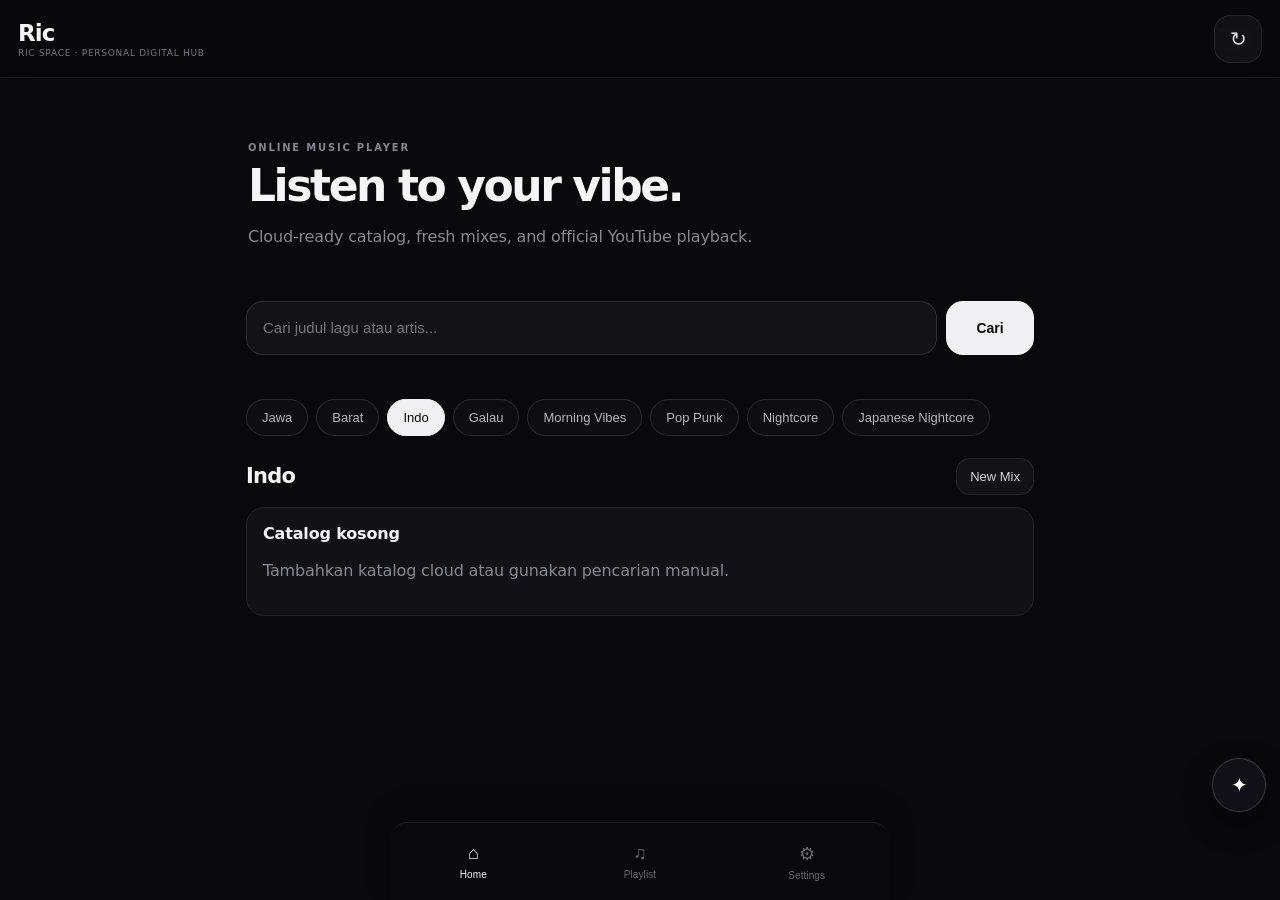
==== commit e89743e9: "style(vibetube): load modern minimal music theme" ====
--- a/index.html
+++ b/index.html
@@ -1,7 +1,7 @@
 <!doctype html>
 <html lang="id">
 <head>
-  <meta charset="utf-8"><meta name="viewport" content="width=device-width,initial-scale=1,viewport-fit=cover"><meta name="theme-color" content="#05080d"><meta name="description" content="Ric Space — personal digital hub"><link rel="manifest" href="./manifest.webmanifest?v=2"><link rel="icon" href="./ric-space-icon.svg" type="image/svg+xml"><link rel="stylesheet" href="./style.css?v=7.14"><link rel="stylesheet" href="./ride-ui-patch.css?v=8.4.0"><title>Ric Space · Personal Digital Hub</title>
+  <meta charset="utf-8"><meta name="viewport" content="width=device-width,initial-scale=1,viewport-fit=cover"><meta name="theme-color" content="#05080d"><meta name="description" content="Ric Space — personal digital hub"><link rel="manifest" href="./manifest.webmanifest?v=2"><link rel="icon" href="./ric-space-icon.svg" type="image/svg+xml"><link rel="stylesheet" href="./style.css?v=7.14"><link rel="stylesheet" href="./ride-ui-patch.css?v=8.4.0"><link rel="stylesheet" href="./vibetube-modern.css?v=1.0.0"><title>Ric Space · Personal Digital Hub</title>
 </head>
 <body>
 <header class="topbar"><div class="brand"><button id="ricLauncher" class="ric-launcher" type="button" aria-label="Buka Ric Space"><span>Ric</span></button><small>RIC SPACE · PERSONAL DIGITAL HUB</small></div><button id="refreshBtn" class="icon-btn" aria-label="New Mix">↻</button></header>
@@ -13,5 +13,5 @@
 <section id="settingsView" class="view"><div class="page-head"><p class="eyebrow">SETTINGS</p><h1>VibeTube</h1></div><div class="card"><h3>Cloud mode</h3><p class="muted">PWA ini siap terhubung ke Supabase. YouTube Data API tidak diperlukan.</p><label>Supabase URL<input id="supabaseUrl" placeholder="https://xxxx.supabase.co"></label><label>Supabase anon key<input id="supabaseKey" type="password" placeholder="eyJ..."></label><button id="saveCloud" class="primary">Simpan Cloud Config</button><p id="cloudStatus" class="status"></p></div><div class="card catalog-card"><div class="setting-title-row"><div><h3>Cloud Catalog</h3><p class="muted">Statistik dibaca langsung dari Supabase, bukan cache browser.</p></div><button id="refreshStatsBtn" class="ghost small-btn">Refresh</button></div><div class="stats-grid"><div class="stat-box"><span class="stat-value" id="statStored">—</span><span class="stat-label">Tersimpan</span></div><div class="stat-box"><span class="stat-value" id="statActive">—</span><span class="stat-label">Aktif</span></div><div class="stat-box"><span class="stat-value" id="statInactive">—</span><span class="stat-label">Nonaktif</span></div></div><div id="catalogStatsList" class="catalog-stats-list"><span class="muted">Memuat statistik cloud…</span></div><p id="catalogStatsUpdated" class="status"></p><div class="catalog-actions"><button id="syncCatalogBtn" class="primary">Isi Catalog Sekarang</button><span id="catalogCount" class="status">Mass sync 7 kategori · target awal 200/kategori</span></div></div><div class="card smart-card"><div class="setting-title-row"><div><h3>Smart Mix <span class="beta-pill">BETA</span></h3><p class="muted">Mix belajar dari lagu yang diputar sampai selesai, sering diputar, dilewati, dan artis yang kamu sukai. Lagu yang baru/lebih lama tidak muncul tetap diprioritaskan agar tidak monoton.</p></div></div><label class="switchrow"><span>Aktifkan Smart Mix</span><input id="smartMixMode" type="checkbox" checked></label><p id="smartMixStatus" class="status">Smart Mix aktif · mulai belajar setelah kamu memutar lagu.</p></div><div class="card"><h3>Playback</h3><label class="switchrow"><span>Music mode</span><input id="musicMode" type="checkbox" checked></label><label class="switchrow"><span>Shuffle</span><input id="shuffleMode" type="checkbox"></label><label class="switchrow"><span>Repeat</span><select id="repeatMode"><option value="off">Off</option><option value="one">One</option><option value="all">All</option></select></label></div></section>
 </main>
 <div id="playerDock" class="player-dock hidden"><div class="now-mini" id="miniInfo"></div><button id="prevBtn" class="player-btn">⏮</button><button id="playBtn" class="player-btn play">▶</button><button id="nextBtn" class="player-btn">⏭</button></div><section id="fullPlayer" class="full-player hidden"><button id="closePlayer" class="close">×</button><div class="visual music-visual" id="musicVisual"><img id="playerThumb" alt=""><span class="disc-hole"></span></div><div id="videoVisual" class="video-visual hidden"><div id="ytPlayer" class="yt-player"></div></div><div class="player-meta"><h2 id="playerTitle">Nothing playing</h2><p id="playerArtist"></p></div><div class="time-row"><span id="currentTime">0:00</span><span id="durationTime">0:00</span></div><input id="seekBar" class="seekbar" type="range" min="0" max="1000" value="0" step="1" aria-label="Posisi lagu"><div class="controls"><button id="fullPrev" aria-label="Sebelumnya">⏮</button><button id="fullPlay" class="bigplay" aria-label="Putar">▶</button><button id="fullNext" aria-label="Berikutnya">⏭</button></div><div class="mode-row"><button id="musicModeBtn" class="mode-btn active">♫ Music</button><button id="videoModeBtn" class="mode-btn">▶ Video</button><button id="npStudioBtn" class="mode-btn">✦ Card Studio</button></div></section><nav class="bottom-nav"><button data-view="homeView" class="nav active">⌂<span>Home</span></button><button data-view="playlistView" class="nav">♫<span>Playlist</span></button><button data-view="settingsView" class="nav">⚙<span>Settings</span></button></nav>
-<script defer src="./cloud-config.js?v=6.6"></script><script defer src="./script.js?v=7.21"></script><script defer src="./ride-ui-patch.js?v=8.4.0"></script><script defer src="./portrait-speedmap-fix.js?v=9.5.0"></script><script defer src="./ride-autosave.js?v=2.0.0"></script><script defer src="./angel-shortcut.js?v=1.0.0"></script>
-</body></html>+<script defer src="./cloud-config.js?v=6.6"></script><script defer src="./script.js?v=7.21"></script><script defer src="./ride-ui-patch.js?v=8.4.0"></script><script defer src="./portrait-speedmap-fix.js?v=9.5.0"></script><script defer src="./ride-autosave.js?v=2.0.0"></script><script defer src="./angel-shortcut.js?v=1.1.0"></script>
+</body></html>
--- a/vibetube-modern.css
+++ b/vibetube-modern.css
@@ -0,0 +1,86 @@
+/* VibeTube Music — modern minimal system */
+:root{
+  --vt-bg:#09090c;
+  --vt-surface:#111116;
+  --vt-surface-2:#15151b;
+  --vt-border:rgba(255,255,255,.075);
+  --vt-border-strong:rgba(255,255,255,.11);
+  --vt-text:#f5f5f7;
+  --vt-muted:#8b8b96;
+  --vt-soft:#b7b7c0;
+}
+html,body{background:var(--vt-bg);color:var(--vt-text)}
+body{letter-spacing:-.01em}
+.topbar{
+  height:78px;padding:0 18px;
+  background:rgba(9,9,12,.88);
+  border-bottom:1px solid var(--vt-border);
+}
+.brand span{font-size:23px;letter-spacing:-.04em}
+.brand small{font-size:9px;letter-spacing:.08em;color:#777782}
+.icon-btn{
+  width:48px;height:48px;padding:0;border:1px solid var(--vt-border);
+  border-radius:16px;background:rgba(255,255,255,.045);color:#d9d9df;
+  display:grid;place-items:center;font-size:20px
+}
+.view{padding:24px 16px}
+.hero{padding:30px 2px 22px}
+.hero .eyebrow,.page-head .eyebrow{letter-spacing:.18em;font-size:10px}
+.hero h1,.page-head h1{font-size:36px;line-height:1.04;letter-spacing:-.055em;margin:10px 0 13px}
+.hero .muted{max-width:620px;font-size:16px;line-height:1.55;color:#898993}
+.search{gap:9px;margin:13px 0 22px}
+.search input{
+  min-height:54px;background:rgba(255,255,255,.045);border:1px solid var(--vt-border-strong);
+  border-radius:17px;padding:14px 16px;font-size:15px;color:#fff
+}
+.search input:focus{border-color:rgba(255,255,255,.18);box-shadow:0 0 0 3px rgba(255,255,255,.035)}
+.search button,.primary{
+  min-width:88px;min-height:54px;border-radius:17px;background:#f1f1f3;color:#09090c;
+  font-size:14px;font-weight:800
+}
+.chips{gap:8px;padding:0 0 19px;scrollbar-width:none}
+.chips::-webkit-scrollbar{display:none}
+.chip{
+  padding:10px 15px;border-radius:999px;border:1px solid var(--vt-border-strong);
+  background:rgba(255,255,255,.025);color:#b5b5be;font-size:13px
+}
+.chip.active{background:#f0f0f2;color:#09090c;border-color:#f0f0f2}
+.section-head{margin:3px 0 12px}
+.section-head h2{font-size:21px;letter-spacing:-.035em;margin:0}
+.ghost{border:1px solid var(--vt-border);background:rgba(255,255,255,.045);color:#d5d5dc;border-radius:14px;padding:10px 13px;font-size:13px}
+.song-list{gap:5px}
+.song{
+  grid-template-columns:58px minmax(0,1fr) 30px;gap:13px;padding:9px 8px;
+  border:1px solid transparent;border-radius:17px;background:transparent
+}
+.song:hover,.song.current{background:rgba(255,255,255,.045);border-color:var(--vt-border)}
+.thumb{width:58px;height:58px;border-radius:13px;background:#17171d}
+.song-title{font-size:15px;font-weight:750;letter-spacing:-.02em;padding-bottom:4px}
+.song-artist{font-size:12px;color:#85858f}
+.song-action{font-size:13px;color:#cfcfd6}
+.bottom-nav{
+  height:78px;background:rgba(10,10,13,.94);border-top:1px solid var(--vt-border);
+  box-shadow:0 -12px 30px rgba(0,0,0,.14)
+}
+.nav{font-size:18px;color:#686872;gap:5px}
+.nav span{font-size:10px;letter-spacing:.01em}
+.nav.active{color:#f3f3f5}
+.player-dock{
+  bottom:82px;left:12px;right:12px;padding:8px 9px;
+  background:rgba(23,23,29,.94);border:1px solid var(--vt-border-strong);
+  border-radius:18px;box-shadow:0 16px 40px rgba(0,0,0,.38);backdrop-filter:blur(20px);-webkit-backdrop-filter:blur(20px)
+}
+.now-mini{font-size:12px;color:#dedee3}
+.player-btn{color:#f3f3f5}
+.full-player{background:var(--vt-bg)}
+.close{background:rgba(255,255,255,.055);border:1px solid var(--vt-border);color:#fff}
+.visual{border-color:#15151b;box-shadow:0 24px 70px rgba(0,0,0,.5)}
+.player-meta h2{font-size:23px;letter-spacing:-.04em}
+.player-meta p{font-size:13px}
+.seekbar{accent-color:#f1f1f3}
+.mode-btn{background:rgba(255,255,255,.045);border-color:var(--vt-border);color:#aaaab4}
+.mode-btn.active{background:#f0f0f2;color:#09090c;border-color:#f0f0f2}
+@media(min-width:700px){
+  main{max-width:820px}
+  .hero h1{font-size:44px}
+}
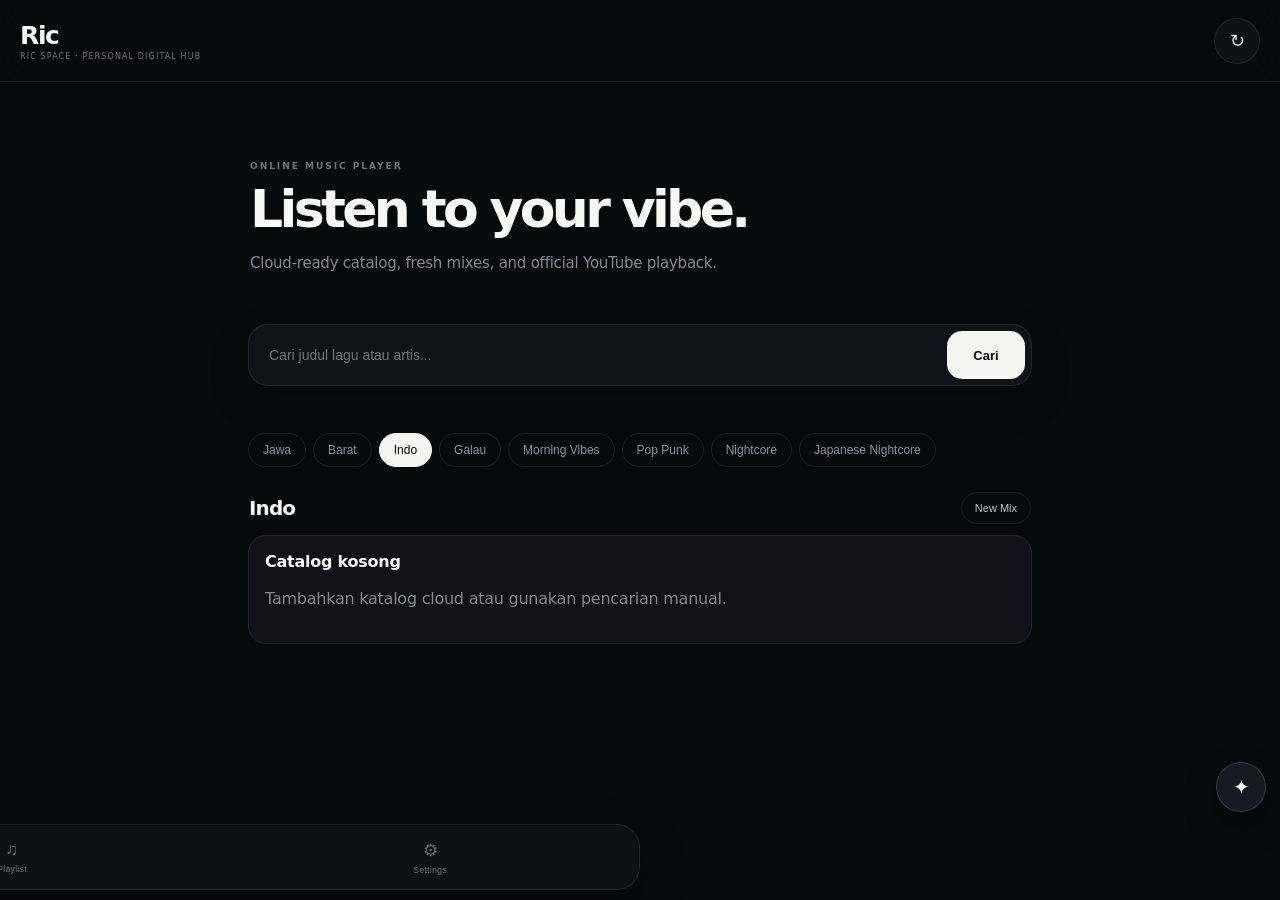
==== commit 8d99e2c6: "chore(ui): bump VibeTube asset version for instant refresh" ====
--- a/index.html
+++ b/index.html
@@ -1,17 +1,30 @@
 <!doctype html>
 <html lang="id">
 <head>
-  <meta charset="utf-8"><meta name="viewport" content="width=device-width,initial-scale=1,viewport-fit=cover"><meta name="theme-color" content="#05080d"><meta name="description" content="Ric Space — personal digital hub"><link rel="manifest" href="./manifest.webmanifest?v=2"><link rel="icon" href="./ric-space-icon.svg" type="image/svg+xml"><link rel="stylesheet" href="./style.css?v=7.14"><link rel="stylesheet" href="./ride-ui-patch.css?v=8.4.0"><link rel="stylesheet" href="./vibetube-modern.css?v=1.0.0"><title>Ric Space · Personal Digital Hub</title>
+  <meta charset="utf-8"><meta name="viewport" content="width=device-width,initial-scale=1,viewport-fit=cover"><meta name="theme-color" content="#08090b"><meta name="description" content="Ric Space — personal digital hub"><link rel="manifest" href="./manifest.webmanifest?v=3"><link rel="icon" href="./ric-space-icon.svg" type="image/svg+xml"><link rel="stylesheet" href="./style.css?v=7.14"><link rel="stylesheet" href="./ride-ui-patch.css?v=8.4.0"><link rel="stylesheet" href="./vibetube-modern.css?v=2.0.0"><title>Ric Space · Personal Digital Hub</title>
 </head>
 <body>
-<header class="topbar"><div class="brand"><button id="ricLauncher" class="ric-launcher" type="button" aria-label="Buka Ric Space"><span>Ric</span></button><small>RIC SPACE · PERSONAL DIGITAL HUB</small></div><button id="refreshBtn" class="icon-btn" aria-label="New Mix">↻</button></header>
-<main id="app">
+<header class="topbar"><div class="brand"><button id="ricLauncher" class="ric-launcher" type="button" aria-label="Buka Ric Space"><span>Ric</span></button><small>RIC SPACE · PERSONAL DIGITAL HUB</small></div><button id="refreshBtn" class="icon-btn" aria-label="New Mix">↻</button></header><main id="app">
 <section id="homeView" class="view active"><div class="hero"><p class="eyebrow">ONLINE MUSIC PLAYER</p><h1>Listen to your vibe.</h1><p class="muted">Cloud-ready catalog, fresh mixes, and official YouTube playback.</p></div><div class="search"><input id="searchInput" type="search" placeholder="Cari judul lagu atau artis..." autocomplete="off"><button id="searchBtn">Cari</button></div><div id="searchStatus" class="search-status"></div><div id="chips" class="chips" aria-label="Kategori playlist"><button class="chip" data-cat="jawa">Jawa</button><button class="chip" data-cat="barat">Barat</button><button class="chip active" data-cat="indo">Indo</button><button class="chip" data-cat="galau">Galau</button><button class="chip" data-cat="morning-vibes">Morning Vibes</button><button class="chip" data-cat="pop-punk">Pop Punk</button><button class="chip" data-cat="nightcore">Nightcore</button><button class="chip" data-cat="japanese-nightcore">Japanese Nightcore</button></div><div class="section-head"><h2 id="sectionTitle">Fresh Mix</h2><button id="mixBtn" class="ghost">New Mix</button></div><div id="songList" class="song-list"></div></section>
 <section id="playlistView" class="view"><div class="page-head"><p class="eyebrow">PLAYLIST</p><h1>Vibe Catalog</h1></div><div id="playlistGrid" class="playlist-grid"></div></section>
 <section id="ricSpaceView" class="view"><div class="ric-space-head"><button id="ricSpaceBack" class="ric-back-btn" type="button" aria-label="Kembali">‹</button><div><p class="eyebrow">PERSONAL SPACE</p><h1>Ric Space</h1><p class="muted">Satu pintu untuk tools yang sering dipakai.</p></div></div><div class="ric-app-grid"><button class="ric-app-card current" data-view-target="homeView"><div class="ric-app-icon">♫</div><div class="ric-app-copy"><b>VibeTube Music</b><span>Smart Mix · YouTube player</span></div><span class="ric-app-arrow">›</span></button><a class="ric-app-card" href="/apps/plu-timer/"><div class="ric-app-icon">⏱</div><div class="ric-app-copy"><b>PLU Timer</b><span>Timer kerja berdasarkan jumlah PLU</span></div><span class="ric-app-arrow">›</span></a><a class="ric-app-card" href="/apps/ric-tv/"><div class="ric-app-icon">▣</div><div class="ric-app-copy"><b>Ric TV</b><span>Channel resmi · YouTube Live · IPTV pribadi</span></div><span class="ric-app-arrow">›</span></a><button class="ric-app-card" data-tool="speedmap"><div class="ric-app-icon">➤</div><div class="ric-app-copy"><b>Speedometer + Arah</b><span>GPS speed, kompas, koordinat & Maps</span></div><span class="ric-app-arrow">›</span></button><button class="ric-app-card" data-tool="promptlab"><div class="ric-app-icon">✦</div><div class="ric-app-copy"><b>Prompt Lab</b><span>Simpan template prompt favorit</span></div><span class="ric-app-arrow">›</span></button><button class="ric-app-card" data-tool="digitalisasi"><div class="ric-app-icon">▣</div><div class="ric-app-copy"><b>Digitalisasi</b><span>Simpan KTP, KK, SIM & STNK terenkripsi</span></div><span class="ric-app-arrow">›</span></button><button class="ric-app-card" data-tool="expense"><div class="ric-app-icon">Rp</div><div class="ric-app-copy"><b>Expense Tracker</b><span>Budget, transaksi & insight keuangan</span></div><span class="ric-app-arrow">›</span></button><button class="ric-app-card" data-tool="photospots"><div class="ric-app-icon">⌖</div><div class="ric-app-copy"><b>Photo Spot Book</b><span>Spot, koordinat, waktu & catatan angle</span></div><span class="ric-app-arrow">›</span></button></div><div class="ric-space-note"><b>Ric Space</b><p>VibeTube tetap menjadi PWA utama. PLU Timer berjalan di scope sendiri supaya service worker, cache, alarm, dan notifikasinya tidak bentrok dengan VibeTube.</p></div></section>
 <section id="ricToolView" class="view"><div class="ric-space-head"><button id="ricToolBack" class="ric-back-btn" type="button">‹</button><div><p class="eyebrow">RIC SPACE TOOL</p><h1 id="ricToolTitle">Tool</h1><p id="ricToolSubtitle" class="muted"></p></div></div><div id="ricToolBody"></div></section>
 <section id="settingsView" class="view"><div class="page-head"><p class="eyebrow">SETTINGS</p><h1>VibeTube</h1></div><div class="card"><h3>Cloud mode</h3><p class="muted">PWA ini siap terhubung ke Supabase. YouTube Data API tidak diperlukan.</p><label>Supabase URL<input id="supabaseUrl" placeholder="https://xxxx.supabase.co"></label><label>Supabase anon key<input id="supabaseKey" type="password" placeholder="eyJ..."></label><button id="saveCloud" class="primary">Simpan Cloud Config</button><p id="cloudStatus" class="status"></p></div><div class="card catalog-card"><div class="setting-title-row"><div><h3>Cloud Catalog</h3><p class="muted">Statistik dibaca langsung dari Supabase, bukan cache browser.</p></div><button id="refreshStatsBtn" class="ghost small-btn">Refresh</button></div><div class="stats-grid"><div class="stat-box"><span class="stat-value" id="statStored">—</span><span class="stat-label">Tersimpan</span></div><div class="stat-box"><span class="stat-value" id="statActive">—</span><span class="stat-label">Aktif</span></div><div class="stat-box"><span class="stat-value" id="statInactive">—</span><span class="stat-label">Nonaktif</span></div></div><div id="catalogStatsList" class="catalog-stats-list"><span class="muted">Memuat statistik cloud…</span></div><p id="catalogStatsUpdated" class="status"></p><div class="catalog-actions"><button id="syncCatalogBtn" class="primary">Isi Catalog Sekarang</button><span id="catalogCount" class="status">Mass sync 7 kategori · target awal 200/kategori</span></div></div><div class="card smart-card"><div class="setting-title-row"><div><h3>Smart Mix <span class="beta-pill">BETA</span></h3><p class="muted">Mix belajar dari lagu yang diputar sampai selesai, sering diputar, dilewati, dan artis yang kamu sukai. Lagu yang baru/lebih lama tidak muncul tetap diprioritaskan agar tidak monoton.</p></div></div><label class="switchrow"><span>Aktifkan Smart Mix</span><input id="smartMixMode" type="checkbox" checked></label><p id="smartMixStatus" class="status">Smart Mix aktif · mulai belajar setelah kamu memutar lagu.</p></div><div class="card"><h3>Playback</h3><label class="switchrow"><span>Music mode</span><input id="musicMode" type="checkbox" checked></label><label class="switchrow"><span>Shuffle</span><input id="shuffleMode" type="checkbox"></label><label class="switchrow"><span>Repeat</span><select id="repeatMode"><option value="off">Off</option><option value="one">One</option><option value="all">All</option></select></label></div></section>
-</main>
-<div id="playerDock" class="player-dock hidden"><div class="now-mini" id="miniInfo"></div><button id="prevBtn" class="player-btn">⏮</button><button id="playBtn" class="player-btn play">▶</button><button id="nextBtn" class="player-btn">⏭</button></div><section id="fullPlayer" class="full-player hidden"><button id="closePlayer" class="close">×</button><div class="visual music-visual" id="musicVisual"><img id="playerThumb" alt=""><span class="disc-hole"></span></div><div id="videoVisual" class="video-visual hidden"><div id="ytPlayer" class="yt-player"></div></div><div class="player-meta"><h2 id="playerTitle">Nothing playing</h2><p id="playerArtist"></p></div><div class="time-row"><span id="currentTime">0:00</span><span id="durationTime">0:00</span></div><input id="seekBar" class="seekbar" type="range" min="0" max="1000" value="0" step="1" aria-label="Posisi lagu"><div class="controls"><button id="fullPrev" aria-label="Sebelumnya">⏮</button><button id="fullPlay" class="bigplay" aria-label="Putar">▶</button><button id="fullNext" aria-label="Berikutnya">⏭</button></div><div class="mode-row"><button id="musicModeBtn" class="mode-btn active">♫ Music</button><button id="videoModeBtn" class="mode-btn">▶ Video</button><button id="npStudioBtn" class="mode-btn">✦ Card Studio</button></div></section><nav class="bottom-nav"><button data-view="homeView" class="nav active">⌂<span>Home</span></button><button data-view="playlistView" class="nav">♫<span>Playlist</span></button><button data-view="settingsView" class="nav">⚙<span>Settings</span></button></nav>
-<script defer src="./cloud-config.js?v=6.6"></script><script defer src="./script.js?v=7.21"></script><script defer src="./ride-ui-patch.js?v=8.4.0"></script><script defer src="./portrait-speedmap-fix.js?v=9.5.0"></script><script defer src="./ride-autosave.js?v=2.0.0"></script><script defer src="./angel-shortcut.js?v=1.1.0"></script>
+</main><div id="playerDock" class="player-dock hidden"><div class="now-mini" id="miniInfo"></div><button id="prevBtn" class="player-btn">⏮</button><button id="playBtn" class="player-btn play">▶</button><button id="nextBtn" class="player-btn">⏭</button></div><section id="fullPlayer" class="full-player hidden"><button id="closePlayer" class="close">×</button><div class="visual music-visual" id="musicVisual"><img id="playerThumb" alt=""><span class="disc-hole"></span></div><div id="videoVisual" class="video-visual hidden"><div id="ytPlayer" class="yt-player"></div></div><div class="player-meta"><h2 id="playerTitle">Nothing playing</h2><p id="playerArtist"></p></div><div class="time-row"><span id="currentTime">0:00</span><span id="durationTime">0:00</span></div><input id="seekBar" class="seekbar" type="range" min="0" max="1000" value="0" step="1" aria-label="Posisi lagu"><div class="controls"><button id="fullPrev" aria-label="Sebelumnya">⏮</button><button id="fullPlay" class="bigplay" aria-label="Putar">▶</button><button id="fullNext" aria-label="Berikutnya">⏭</button></div><div class="mode-row"><button id="musicModeBtn" class="mode-btn active">♫ Music</button><button id="videoModeBtn" class="mode-btn">▶ Video</button><button id="npStudioBtn" class="mode-btn">✦ Card Studio</button></div></section><nav class="bottom-nav"><button data-view="homeView" class="nav active">⌂<span>Home</span></button><button data-view="playlistView" class="nav">♫<span>Playlist</span></button><button data-view="settingsView" class="nav">⚙<span>Settings</span></button></nav>
+<script defer src="./cloud-config.js?v=6.6"></script><script defer src="./script.js?v=7.21"></script><script defer src="./ride-ui-patch.js?v=8.4.0"></script><script defer src="./portrait-speedmap-fix.js?v=9.5.0"></script><script defer src="./ride-autosave.js?v=2.0.0"></script><script defer src="./angel-shortcut.js?v=1.2.0"></script>
+<script>
+(() => {
+  if (!('serviceWorker' in navigator)) return;
+  const reloadKey = 'ric-sw-auto-reloaded';
+  navigator.serviceWorker.addEventListener('controllerchange', () => {
+    if (sessionStorage.getItem(reloadKey) === '1') return;
+    sessionStorage.setItem(reloadKey, '1');
+    location.reload();
+  });
+  navigator.serviceWorker.register('./sw.js', { updateViaCache: 'none' })
+    .then(reg => reg.update())
+    .catch(() => {});
+  setTimeout(() => sessionStorage.removeItem(reloadKey), 3000);
+})();
+</script>
 </body></html>
--- a/vibetube-modern.css
+++ b/vibetube-modern.css
@@ -1,86 +1,144 @@
-/* VibeTube Music — modern minimal system */
+/* VibeTube Music — clean editorial minimal system v2 */
 :root{
-  --vt-bg:#09090c;
-  --vt-surface:#111116;
-  --vt-surface-2:#15151b;
+  --vt-bg:#08090b;
+  --vt-surface:#101216;
+  --vt-surface-2:#14171c;
   --vt-border:rgba(255,255,255,.075);
-  --vt-border-strong:rgba(255,255,255,.11);
-  --vt-text:#f5f5f7;
-  --vt-muted:#8b8b96;
-  --vt-soft:#b7b7c0;
+  --vt-border-strong:rgba(255,255,255,.12);
+  --vt-text:#f7f7f5;
+  --vt-muted:#858993;
+  --vt-soft:#b9bcc4;
+  --vt-radius:22px;
 }
+
 html,body{background:var(--vt-bg);color:var(--vt-text)}
-body{letter-spacing:-.01em}
+body{letter-spacing:-.015em}
+
+/* Header — quieter, editorial */
 .topbar{
-  height:78px;padding:0 18px;
-  background:rgba(9,9,12,.88);
+  height:82px;padding:0 20px;
+  background:rgba(8,9,11,.78);
   border-bottom:1px solid var(--vt-border);
+  backdrop-filter:blur(24px);-webkit-backdrop-filter:blur(24px)
 }
-.brand span{font-size:23px;letter-spacing:-.04em}
-.brand small{font-size:9px;letter-spacing:.08em;color:#777782}
+.brand{gap:2px}
+.brand span{font-size:25px;font-weight:750;letter-spacing:-.055em}
+.brand small{font-size:8px;letter-spacing:.14em;color:#6f737c}
+.ric-launcher{padding:0;background:transparent;border:0;color:inherit}
 .icon-btn{
-  width:48px;height:48px;padding:0;border:1px solid var(--vt-border);
-  border-radius:16px;background:rgba(255,255,255,.045);color:#d9d9df;
-  display:grid;place-items:center;font-size:20px
+  width:46px;height:46px;padding:0;border:1px solid var(--vt-border);
+  border-radius:50%;background:rgba(255,255,255,.035);color:#d9dce2;
+  display:grid;place-items:center;font-size:18px;transition:.18s ease
 }
-.view{padding:24px 16px}
-.hero{padding:30px 2px 22px}
-.hero .eyebrow,.page-head .eyebrow{letter-spacing:.18em;font-size:10px}
-.hero h1,.page-head h1{font-size:36px;line-height:1.04;letter-spacing:-.055em;margin:10px 0 13px}
-.hero .muted{max-width:620px;font-size:16px;line-height:1.55;color:#898993}
-.search{gap:9px;margin:13px 0 22px}
+.icon-btn:active{transform:scale(.95);background:rgba(255,255,255,.07)}
+
+.view{padding:28px 18px}
+.hero{padding:42px 2px 30px}
+.hero .eyebrow,.page-head .eyebrow{letter-spacing:.22em;font-size:9px;font-weight:700;color:#70747d}
+.hero h1,.page-head h1{
+  font-size:clamp(38px,10vw,52px);line-height:.98;letter-spacing:-.07em;
+  margin:13px 0 17px;font-weight:760
+}
+.hero .muted{max-width:560px;font-size:15px;line-height:1.55;color:var(--vt-muted)}
+
+/* Search — single soft surface instead of a heavy form */
+.search{
+  gap:8px;margin:4px 0 25px;padding:6px;
+  background:var(--vt-surface);border:1px solid var(--vt-border);
+  border-radius:20px;box-shadow:0 16px 42px rgba(0,0,0,.18)
+}
 .search input{
-  min-height:54px;background:rgba(255,255,255,.045);border:1px solid var(--vt-border-strong);
-  border-radius:17px;padding:14px 16px;font-size:15px;color:#fff
+  min-height:48px;background:transparent;border:0;border-radius:15px;
+  padding:12px 14px;font-size:14px;color:#fff;outline:none
 }
-.search input:focus{border-color:rgba(255,255,255,.18);box-shadow:0 0 0 3px rgba(255,255,255,.035)}
+.search input:focus{box-shadow:none}
 .search button,.primary{
-  min-width:88px;min-height:54px;border-radius:17px;background:#f1f1f3;color:#09090c;
-  font-size:14px;font-weight:800
+  min-width:78px;min-height:48px;border-radius:15px;background:#f4f4f2;color:#090a0c;
+  font-size:13px;font-weight:800;border:0
 }
-.chips{gap:8px;padding:0 0 19px;scrollbar-width:none}
+
+/* Categories — light, horizontal selector */
+.chips{gap:7px;padding:0 0 25px;scrollbar-width:none}
 .chips::-webkit-scrollbar{display:none}
 .chip{
-  padding:10px 15px;border-radius:999px;border:1px solid var(--vt-border-strong);
-  background:rgba(255,255,255,.025);color:#b5b5be;font-size:13px
+  padding:9px 14px;border-radius:999px;border:1px solid var(--vt-border);
+  background:transparent;color:#8f939d;font-size:12px;white-space:nowrap;
+  transition:.18s ease
 }
-.chip.active{background:#f0f0f2;color:#09090c;border-color:#f0f0f2}
-.section-head{margin:3px 0 12px}
-.section-head h2{font-size:21px;letter-spacing:-.035em;margin:0}
-.ghost{border:1px solid var(--vt-border);background:rgba(255,255,255,.045);color:#d5d5dc;border-radius:14px;padding:10px 13px;font-size:13px}
-.song-list{gap:5px}
+.chip.active{background:#f4f4f2;color:#090a0c;border-color:#f4f4f2}
+
+.section-head{margin:0 1px 11px}
+.section-head h2{font-size:20px;letter-spacing:-.045em;margin:0;font-weight:720}
+.ghost{border:1px solid var(--vt-border);background:transparent;color:#bfc2c9;border-radius:999px;padding:9px 13px;font-size:11px}
+
+/* Music list — no giant cards, subtle rows */
+.song-list{gap:2px}
 .song{
-  grid-template-columns:58px minmax(0,1fr) 30px;gap:13px;padding:9px 8px;
-  border:1px solid transparent;border-radius:17px;background:transparent
+  grid-template-columns:54px minmax(0,1fr) 28px;gap:12px;padding:9px 7px;
+  border:1px solid transparent;border-radius:18px;background:transparent;
+  transition:background .16s ease,border-color .16s ease
 }
-.song:hover,.song.current{background:rgba(255,255,255,.045);border-color:var(--vt-border)}
-.thumb{width:58px;height:58px;border-radius:13px;background:#17171d}
-.song-title{font-size:15px;font-weight:750;letter-spacing:-.02em;padding-bottom:4px}
-.song-artist{font-size:12px;color:#85858f}
-.song-action{font-size:13px;color:#cfcfd6}
+.song:hover,.song.current{background:var(--vt-surface);border-color:var(--vt-border)}
+.thumb{width:54px;height:54px;border-radius:15px;background:#15181d}
+.song-title{font-size:14px;font-weight:720;letter-spacing:-.025em;padding-bottom:4px;line-height:1.25}
+.song-artist{font-size:11px;color:#7d818b}
+.song-action{font-size:12px;color:#bfc2c8}
+
+/* Bottom navigation — floating glass rail */
 .bottom-nav{
-  height:78px;background:rgba(10,10,13,.94);border-top:1px solid var(--vt-border);
-  box-shadow:0 -12px 30px rgba(0,0,0,.14)
+  left:12px;right:12px;bottom:10px;width:auto;height:66px;
+  background:rgba(16,18,22,.88);border:1px solid var(--vt-border);
+  border-radius:23px;box-shadow:0 18px 45px rgba(0,0,0,.38);
+  backdrop-filter:blur(24px);-webkit-backdrop-filter:blur(24px)
 }
-.nav{font-size:18px;color:#686872;gap:5px}
-.nav span{font-size:10px;letter-spacing:.01em}
-.nav.active{color:#f3f3f5}
+.nav{font-size:17px;color:#686d77;gap:4px;border-radius:17px;transition:.18s ease}
+.nav span{font-size:9px;letter-spacing:.02em}
+.nav.active{color:#f3f3f1;background:rgba(255,255,255,.055)}
+
+/* Player — compact floating control, visually separate from Angel */
 .player-dock{
-  bottom:82px;left:12px;right:12px;padding:8px 9px;
-  background:rgba(23,23,29,.94);border:1px solid var(--vt-border-strong);
-  border-radius:18px;box-shadow:0 16px 40px rgba(0,0,0,.38);backdrop-filter:blur(20px);-webkit-backdrop-filter:blur(20px)
+  bottom:86px;left:14px;right:14px;padding:7px 8px;min-height:56px;
+  box-sizing:border-box;background:rgba(16,18,22,.9);border:1px solid var(--vt-border);
+  border-radius:19px;box-shadow:0 14px 38px rgba(0,0,0,.34);
+  backdrop-filter:blur(24px);-webkit-backdrop-filter:blur(24px);
+  display:grid;grid-template-columns:minmax(0,1fr) 32px 36px 32px;align-items:center;gap:3px
 }
-.now-mini{font-size:12px;color:#dedee3}
-.player-btn{color:#f3f3f5}
+.now-mini{font-size:11px;color:#d7d9de;white-space:nowrap;overflow:hidden;text-overflow:ellipsis;padding:0 7px}
+.player-btn{width:32px;height:32px;padding:0;border:0;border-radius:50%;background:transparent;color:#f3f3f5;font-size:13px;display:grid;place-items:center}
+.player-btn.play{background:#f1f1ef;color:#090a0c;border:0}
 .full-player{background:var(--vt-bg)}
 .close{background:rgba(255,255,255,.055);border:1px solid var(--vt-border);color:#fff}
-.visual{border-color:#15151b;box-shadow:0 24px 70px rgba(0,0,0,.5)}
-.player-meta h2{font-size:23px;letter-spacing:-.04em}
-.player-meta p{font-size:13px}
-.seekbar{accent-color:#f1f1f3}
-.mode-btn{background:rgba(255,255,255,.045);border-color:var(--vt-border);color:#aaaab4}
-.mode-btn.active{background:#f0f0f2;color:#09090c;border-color:#f0f0f2}
+.visual{border-color:#15181d;box-shadow:0 24px 70px rgba(0,0,0,.5)}
+.player-meta h2{font-size:23px;letter-spacing:-.05em}
+.player-meta p{font-size:13px;color:var(--vt-muted)}
+.seekbar{accent-color:#f1f1ef}
+.mode-btn{background:rgba(255,255,255,.04);border-color:var(--vt-border);color:#999da6;border-radius:999px}
+.mode-btn.active{background:#f0f0ee;color:#090a0c;border-color:#f0f0ee}
+
+/* Angel — one clean call launcher, never merged into the music dock */
+.angel-floating{
+  position:fixed;right:max(16px,env(safe-area-inset-right));
+  bottom:calc(160px + env(safe-area-inset-bottom));z-index:80;
+  width:50px!important;height:50px!important;min-width:50px!important;
+  padding:0!important;border-radius:50%!important;
+  border:1px solid rgba(255,255,255,.14)!important;
+  background:#171a20!important;color:#fff!important;
+  box-shadow:0 14px 32px rgba(0,0,0,.42)!important;
+  display:grid!important;place-items:center!important;
+  backdrop-filter:blur(20px);-webkit-backdrop-filter:blur(20px)
+}
+.angel-floating-icon{font-size:18px;line-height:1}
+.ric-angel-shortcut{display:none!important}
+
+@media(max-width:520px){
+  .view{padding-left:16px;padding-right:16px}
+  .hero{padding-top:30px}
+  .hero h1{font-size:38px}
+  .hero .muted{font-size:14px}
+  .player-dock{left:12px;right:12px}
+  .angel-floating{right:14px}
+}
 @media(min-width:700px){
   main{max-width:820px}
-  .hero h1{font-size:44px}
+  .hero h1{font-size:52px}
 }
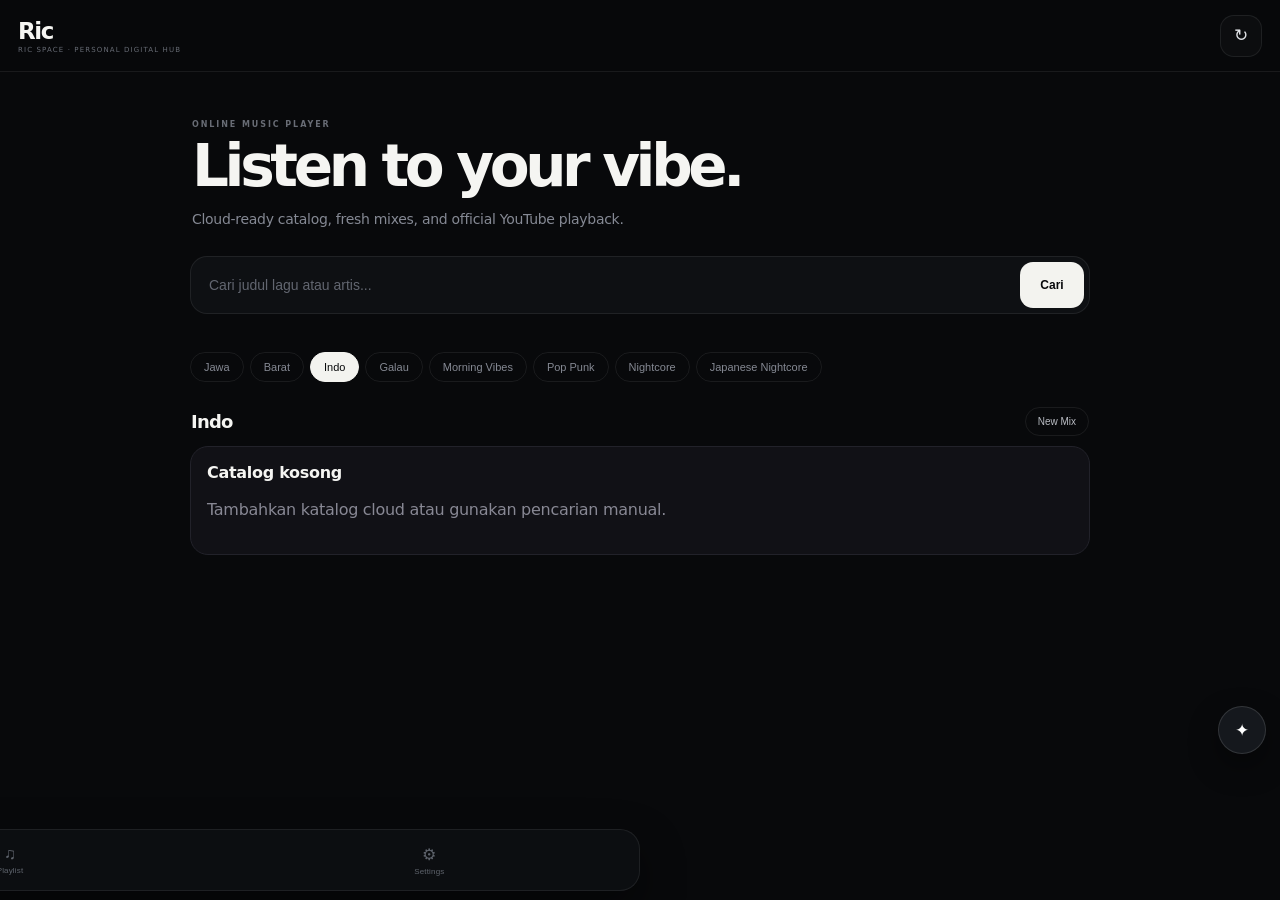
==== commit 2e10a611: "Bump VibeTube Music UI asset version" ====
--- a/index.html
+++ b/index.html
@@ -1,7 +1,7 @@
 <!doctype html>
 <html lang="id">
 <head>
-  <meta charset="utf-8"><meta name="viewport" content="width=device-width,initial-scale=1,viewport-fit=cover"><meta name="theme-color" content="#08090b"><meta name="description" content="Ric Space — personal digital hub"><link rel="manifest" href="./manifest.webmanifest?v=3"><link rel="icon" href="./ric-space-icon.svg" type="image/svg+xml"><link rel="stylesheet" href="./style.css?v=7.14"><link rel="stylesheet" href="./ride-ui-patch.css?v=8.4.0"><link rel="stylesheet" href="./vibetube-modern.css?v=2.0.0"><title>Ric Space · Personal Digital Hub</title>
+  <meta charset="utf-8"><meta name="viewport" content="width=device-width,initial-scale=1,viewport-fit=cover"><meta name="theme-color" content="#08090b"><meta name="description" content="Ric Space — personal digital hub"><link rel="manifest" href="./manifest.webmanifest?v=4"><link rel="icon" href="./ric-space-icon.svg" type="image/svg+xml"><link rel="stylesheet" href="./style.css?v=7.15"><link rel="stylesheet" href="./ride-ui-patch.css?v=8.4.0"><link rel="stylesheet" href="./vibetube-modern.css?v=3.0.0"><title>Ric Space · Personal Digital Hub</title>
 </head>
 <body>
 <header class="topbar"><div class="brand"><button id="ricLauncher" class="ric-launcher" type="button" aria-label="Buka Ric Space"><span>Ric</span></button><small>RIC SPACE · PERSONAL DIGITAL HUB</small></div><button id="refreshBtn" class="icon-btn" aria-label="New Mix">↻</button></header><main id="app">
@@ -11,7 +11,7 @@
 <section id="ricToolView" class="view"><div class="ric-space-head"><button id="ricToolBack" class="ric-back-btn" type="button">‹</button><div><p class="eyebrow">RIC SPACE TOOL</p><h1 id="ricToolTitle">Tool</h1><p id="ricToolSubtitle" class="muted"></p></div></div><div id="ricToolBody"></div></section>
 <section id="settingsView" class="view"><div class="page-head"><p class="eyebrow">SETTINGS</p><h1>VibeTube</h1></div><div class="card"><h3>Cloud mode</h3><p class="muted">PWA ini siap terhubung ke Supabase. YouTube Data API tidak diperlukan.</p><label>Supabase URL<input id="supabaseUrl" placeholder="https://xxxx.supabase.co"></label><label>Supabase anon key<input id="supabaseKey" type="password" placeholder="eyJ..."></label><button id="saveCloud" class="primary">Simpan Cloud Config</button><p id="cloudStatus" class="status"></p></div><div class="card catalog-card"><div class="setting-title-row"><div><h3>Cloud Catalog</h3><p class="muted">Statistik dibaca langsung dari Supabase, bukan cache browser.</p></div><button id="refreshStatsBtn" class="ghost small-btn">Refresh</button></div><div class="stats-grid"><div class="stat-box"><span class="stat-value" id="statStored">—</span><span class="stat-label">Tersimpan</span></div><div class="stat-box"><span class="stat-value" id="statActive">—</span><span class="stat-label">Aktif</span></div><div class="stat-box"><span class="stat-value" id="statInactive">—</span><span class="stat-label">Nonaktif</span></div></div><div id="catalogStatsList" class="catalog-stats-list"><span class="muted">Memuat statistik cloud…</span></div><p id="catalogStatsUpdated" class="status"></p><div class="catalog-actions"><button id="syncCatalogBtn" class="primary">Isi Catalog Sekarang</button><span id="catalogCount" class="status">Mass sync 7 kategori · target awal 200/kategori</span></div></div><div class="card smart-card"><div class="setting-title-row"><div><h3>Smart Mix <span class="beta-pill">BETA</span></h3><p class="muted">Mix belajar dari lagu yang diputar sampai selesai, sering diputar, dilewati, dan artis yang kamu sukai. Lagu yang baru/lebih lama tidak muncul tetap diprioritaskan agar tidak monoton.</p></div></div><label class="switchrow"><span>Aktifkan Smart Mix</span><input id="smartMixMode" type="checkbox" checked></label><p id="smartMixStatus" class="status">Smart Mix aktif · mulai belajar setelah kamu memutar lagu.</p></div><div class="card"><h3>Playback</h3><label class="switchrow"><span>Music mode</span><input id="musicMode" type="checkbox" checked></label><label class="switchrow"><span>Shuffle</span><input id="shuffleMode" type="checkbox"></label><label class="switchrow"><span>Repeat</span><select id="repeatMode"><option value="off">Off</option><option value="one">One</option><option value="all">All</option></select></label></div></section>
 </main><div id="playerDock" class="player-dock hidden"><div class="now-mini" id="miniInfo"></div><button id="prevBtn" class="player-btn">⏮</button><button id="playBtn" class="player-btn play">▶</button><button id="nextBtn" class="player-btn">⏭</button></div><section id="fullPlayer" class="full-player hidden"><button id="closePlayer" class="close">×</button><div class="visual music-visual" id="musicVisual"><img id="playerThumb" alt=""><span class="disc-hole"></span></div><div id="videoVisual" class="video-visual hidden"><div id="ytPlayer" class="yt-player"></div></div><div class="player-meta"><h2 id="playerTitle">Nothing playing</h2><p id="playerArtist"></p></div><div class="time-row"><span id="currentTime">0:00</span><span id="durationTime">0:00</span></div><input id="seekBar" class="seekbar" type="range" min="0" max="1000" value="0" step="1" aria-label="Posisi lagu"><div class="controls"><button id="fullPrev" aria-label="Sebelumnya">⏮</button><button id="fullPlay" class="bigplay" aria-label="Putar">▶</button><button id="fullNext" aria-label="Berikutnya">⏭</button></div><div class="mode-row"><button id="musicModeBtn" class="mode-btn active">♫ Music</button><button id="videoModeBtn" class="mode-btn">▶ Video</button><button id="npStudioBtn" class="mode-btn">✦ Card Studio</button></div></section><nav class="bottom-nav"><button data-view="homeView" class="nav active">⌂<span>Home</span></button><button data-view="playlistView" class="nav">♫<span>Playlist</span></button><button data-view="settingsView" class="nav">⚙<span>Settings</span></button></nav>
-<script defer src="./cloud-config.js?v=6.6"></script><script defer src="./script.js?v=7.21"></script><script defer src="./ride-ui-patch.js?v=8.4.0"></script><script defer src="./portrait-speedmap-fix.js?v=9.5.0"></script><script defer src="./ride-autosave.js?v=2.0.0"></script><script defer src="./angel-shortcut.js?v=1.2.0"></script>
+<script defer src="./cloud-config.js?v=6.6"></script><script defer src="./script.js?v=7.22"></script><script defer src="./ride-ui-patch.js?v=8.4.0"></script><script defer src="./portrait-speedmap-fix.js?v=9.5.0"></script><script defer src="./ride-autosave.js?v=2.0.0"></script><script defer src="./angel-shortcut.js?v=1.3.0"></script>
 <script>
 (() => {
   if (!('serviceWorker' in navigator)) return;
--- a/vibetube-modern.css
+++ b/vibetube-modern.css
@@ -1,144 +1,192 @@
-/* VibeTube Music — clean editorial minimal system v2 */
+/* VibeTube Music — modern minimal tool v3 */
 :root{
   --vt-bg:#08090b;
-  --vt-surface:#101216;
-  --vt-surface-2:#14171c;
-  --vt-border:rgba(255,255,255,.075);
-  --vt-border-strong:rgba(255,255,255,.12);
-  --vt-text:#f7f7f5;
-  --vt-muted:#858993;
-  --vt-soft:#b9bcc4;
-  --vt-radius:22px;
+  --vt-panel:#0e1013;
+  --vt-panel-2:#12151a;
+  --vt-line:rgba(255,255,255,.075);
+  --vt-line-soft:rgba(255,255,255,.045);
+  --vt-text:#f5f5f2;
+  --vt-muted:#858994;
+  --vt-soft:#b9bcc3;
+  --vt-white:#f3f3ef;
 }
 
 html,body{background:var(--vt-bg);color:var(--vt-text)}
-body{letter-spacing:-.015em}
+body{letter-spacing:-.018em}
 
-/* Header — quieter, editorial */
+/* Header */
 .topbar{
-  height:82px;padding:0 20px;
-  background:rgba(8,9,11,.78);
-  border-bottom:1px solid var(--vt-border);
-  backdrop-filter:blur(24px);-webkit-backdrop-filter:blur(24px)
+  height:72px!important;padding:0 18px!important;
+  background:rgba(8,9,11,.86)!important;
+  border-bottom:1px solid var(--vt-line)!important;
+  backdrop-filter:blur(22px);-webkit-backdrop-filter:blur(22px)
 }
-.brand{gap:2px}
-.brand span{font-size:25px;font-weight:750;letter-spacing:-.055em}
-.brand small{font-size:8px;letter-spacing:.14em;color:#6f737c}
-.ric-launcher{padding:0;background:transparent;border:0;color:inherit}
+.brand{gap:3px}
+.brand span{font-size:23px!important;font-weight:760!important;letter-spacing:-.06em}
+.brand small{font-size:7px!important;letter-spacing:.16em!important;color:#686c75!important}
+.ric-launcher{padding:0!important;background:transparent!important;border:0!important;color:inherit!important}
 .icon-btn{
-  width:46px;height:46px;padding:0;border:1px solid var(--vt-border);
-  border-radius:50%;background:rgba(255,255,255,.035);color:#d9dce2;
-  display:grid;place-items:center;font-size:18px;transition:.18s ease
+  width:42px!important;height:42px!important;padding:0!important;
+  border:1px solid var(--vt-line)!important;border-radius:14px!important;
+  background:rgba(255,255,255,.025)!important;color:#dfe1e5!important;
+  display:grid!important;place-items:center!important;font-size:17px!important
 }
-.icon-btn:active{transform:scale(.95);background:rgba(255,255,255,.07)}
 
-.view{padding:28px 18px}
-.hero{padding:42px 2px 30px}
-.hero .eyebrow,.page-head .eyebrow{letter-spacing:.22em;font-size:9px;font-weight:700;color:#70747d}
+/* Main canvas */
+.view{padding:18px 16px 118px!important}
+#homeView{max-width:900px;margin:auto}
+.hero{padding:30px 2px 22px!important}
+.hero .eyebrow,.page-head .eyebrow{
+  margin:0 0 10px!important;letter-spacing:.24em!important;
+  font-size:8px!important;font-weight:800!important;color:#686c75!important
+}
 .hero h1,.page-head h1{
-  font-size:clamp(38px,10vw,52px);line-height:.98;letter-spacing:-.07em;
-  margin:13px 0 17px;font-weight:760
+  margin:0!important;font-size:clamp(36px,9vw,58px)!important;
+  line-height:.96!important;letter-spacing:-.075em!important;font-weight:780!important
 }
-.hero .muted{max-width:560px;font-size:15px;line-height:1.55;color:var(--vt-muted)}
+.hero .muted{
+  max-width:520px!important;margin:14px 0 0!important;
+  font-size:14px!important;line-height:1.5!important;color:var(--vt-muted)!important
+}
 
-/* Search — single soft surface instead of a heavy form */
+/* Search command surface */
 .search{
-  gap:8px;margin:4px 0 25px;padding:6px;
-  background:var(--vt-surface);border:1px solid var(--vt-border);
-  border-radius:20px;box-shadow:0 16px 42px rgba(0,0,0,.18)
+  display:grid!important;grid-template-columns:minmax(0,1fr) auto!important;gap:6px!important;
+  margin:4px 0 18px!important;padding:5px!important;
+  background:var(--vt-panel)!important;border:1px solid var(--vt-line)!important;
+  border-radius:17px!important;box-shadow:none!important
 }
 .search input{
-  min-height:48px;background:transparent;border:0;border-radius:15px;
-  padding:12px 14px;font-size:14px;color:#fff;outline:none
+  min-height:46px!important;background:transparent!important;border:0!important;
+  border-radius:12px!important;padding:10px 13px!important;font-size:14px!important;
+  color:#fff!important;outline:none!important
 }
-.search input:focus{box-shadow:none}
+.search input::placeholder{color:#626670}
 .search button,.primary{
-  min-width:78px;min-height:48px;border-radius:15px;background:#f4f4f2;color:#090a0c;
-  font-size:13px;font-weight:800;border:0
+  min-width:64px!important;min-height:46px!important;padding:0 15px!important;
+  border-radius:13px!important;background:var(--vt-white)!important;color:#08090b!important;
+  font-size:12px!important;font-weight:800!important;border:0!important
+}
+.search-status{margin:4px 2px 0!important;font-size:11px!important;color:var(--vt-muted)!important}
+
+/* Categories */
+.chips{
+  gap:6px!important;padding:0 0 22px!important;scrollbar-width:none!important;
+  mask-image:linear-gradient(to right,#000 94%,transparent 100%);
+  -webkit-mask-image:linear-gradient(to right,#000 94%,transparent 100%)
+}
+.chips::-webkit-scrollbar{display:none}
+.chip{
+  padding:8px 13px!important;border-radius:999px!important;
+  border:1px solid var(--vt-line)!important;background:transparent!important;
+  color:#858993!important;font-size:11px!important;white-space:nowrap!important;
+  transition:.18s ease!important
+}
+.chip.active{background:var(--vt-white)!important;color:#08090b!important;border-color:var(--vt-white)!important}
+
+/* Section header */
+.section-head{margin:0 1px 7px!important;min-height:35px}
+.section-head h2{margin:0!important;font-size:18px!important;letter-spacing:-.045em!important;font-weight:740!important}
+.ghost{
+  border:1px solid var(--vt-line)!important;background:transparent!important;
+  color:#b9bcc3!important;border-radius:999px!important;padding:8px 12px!important;
+  font-size:10px!important
 }
 
-/* Categories — light, horizontal selector */
-.chips{gap:7px;padding:0 0 25px;scrollbar-width:none}
-.chips::-webkit-scrollbar{display:none}
-.chip{
-  padding:9px 14px;border-radius:999px;border:1px solid var(--vt-border);
-  background:transparent;color:#8f939d;font-size:12px;white-space:nowrap;
-  transition:.18s ease
+/* Music rows — clean, no cards */
+.song-list{display:flex!important;flex-direction:column!important;gap:0!important}
+.song{
+  position:relative;width:100%!important;display:grid!important;
+  grid-template-columns:48px minmax(0,1fr) 30px!important;gap:12px!important;
+  align-items:center!important;padding:10px 5px!important;
+  border:0!important;border-bottom:1px solid var(--vt-line-soft)!important;
+  border-radius:0!important;background:transparent!important;color:#fff!important;
+  text-align:left!important;transition:background .16s ease!important
 }
-.chip.active{background:#f4f4f2;color:#090a0c;border-color:#f4f4f2}
+.song:first-child{border-top:1px solid var(--vt-line-soft)!important}
+.song:hover{background:rgba(255,255,255,.018)!important}
+.song.current{background:rgba(255,255,255,.035)!important}
+.song.current:before{
+  content:"";position:absolute;left:0;top:12px;bottom:12px;width:2px;
+  border-radius:2px;background:#f1f1ed
+}
+.thumb{width:48px!important;height:48px!important;border-radius:12px!important;object-fit:cover!important;background:#14171b!important}
+.song-copy{min-width:0!important;padding:0!important}
+.song-title{font-size:13px!important;font-weight:720!important;line-height:1.28!important;letter-spacing:-.02em!important;padding-bottom:3px!important}
+.song-artist{font-size:10px!important;color:#747983!important;line-height:1.25!important}
+.song-action{justify-self:end!important;color:#aeb2ba!important;font-size:11px!important}
 
-.section-head{margin:0 1px 11px}
-.section-head h2{font-size:20px;letter-spacing:-.045em;margin:0;font-weight:720}
-.ghost{border:1px solid var(--vt-border);background:transparent;color:#bfc2c9;border-radius:999px;padding:9px 13px;font-size:11px}
+/* Playlist tool */
+.playlist-grid{display:grid!important;grid-template-columns:1fr!important;gap:1px!important;margin-top:10px!important}
+.playlist-card{
+  min-height:66px!important;display:grid!important;grid-template-columns:40px minmax(0,1fr) 18px!important;
+  gap:11px!important;align-items:center!important;padding:10px 5px!important;
+  border:0!important;border-bottom:1px solid var(--vt-line-soft)!important;
+  background:transparent!important;border-radius:0!important;color:#fff!important
+}
+.playlist-icon{width:40px!important;height:40px!important;border-radius:11px!important;background:#15181d!important;font-size:17px!important}
+.playlist-copy b{font-size:13px!important;margin-bottom:3px!important}
+.playlist-copy small{font-size:10px!important;color:#747983!important}
+.playlist-arrow{font-size:21px!important;color:#666b74!important}
 
-/* Music list — no giant cards, subtle rows */
-.song-list{gap:2px}
-.song{
-  grid-template-columns:54px minmax(0,1fr) 28px;gap:12px;padding:9px 7px;
-  border:1px solid transparent;border-radius:18px;background:transparent;
-  transition:background .16s ease,border-color .16s ease
+/* Compact floating player */
+.player-dock{
+  bottom:78px!important;left:12px!important;right:12px!important;
+  min-height:52px!important;padding:6px 7px!important;
+  background:rgba(15,17,20,.94)!important;border:1px solid var(--vt-line)!important;
+  border-radius:16px!important;box-shadow:0 16px 40px rgba(0,0,0,.42)!important;
+  backdrop-filter:blur(22px);-webkit-backdrop-filter:blur(22px)
 }
-.song:hover,.song.current{background:var(--vt-surface);border-color:var(--vt-border)}
-.thumb{width:54px;height:54px;border-radius:15px;background:#15181d}
-.song-title{font-size:14px;font-weight:720;letter-spacing:-.025em;padding-bottom:4px;line-height:1.25}
-.song-artist{font-size:11px;color:#7d818b}
-.song-action{font-size:12px;color:#bfc2c8}
+.now-mini{font-size:10px!important;color:#d6d8dd!important;padding:0 7px!important}
+.player-btn{width:31px!important;height:31px!important;padding:0!important;border-radius:50%!important;font-size:12px!important}
+.player-btn.play{background:#f1f1ed!important;color:#090a0c!important}
 
-/* Bottom navigation — floating glass rail */
+/* Full player */
+.full-player{background:#08090b!important;padding:18px 18px 104px!important}
+.close{right:15px!important;top:14px!important;width:36px!important;height:36px!important;background:#12151a!important;border:1px solid var(--vt-line)!important}
+.visual{width:min(62vw,270px)!important;margin:48px auto 25px!important;border:8px solid #111419!important;box-shadow:0 25px 70px rgba(0,0,0,.48)!important}
+.player-meta{max-width:680px!important}
+.player-meta h2{font-size:22px!important;letter-spacing:-.055em!important;margin:5px 0!important}
+.player-meta p{font-size:12px!important;color:var(--vt-muted)!important}
+.time-row{max-width:680px!important;margin:18px auto 6px!important;font-size:10px!important;color:#6f737b!important}
+.seekbar{max-width:680px!important;accent-color:#eee!important}
+.controls{gap:25px!important;margin-top:18px!important}
+.controls button{font-size:22px!important}
+.bigplay{width:56px!important;height:56px!important}
+.mode-row{gap:6px!important;margin:18px 0!important}
+.mode-btn{padding:8px 12px!important;font-size:10px!important;border-radius:999px!important}
+
+/* Bottom nav */
 .bottom-nav{
-  left:12px;right:12px;bottom:10px;width:auto;height:66px;
-  background:rgba(16,18,22,.88);border:1px solid var(--vt-border);
-  border-radius:23px;box-shadow:0 18px 45px rgba(0,0,0,.38);
-  backdrop-filter:blur(24px);-webkit-backdrop-filter:blur(24px)
+  left:10px!important;right:10px!important;bottom:9px!important;width:auto!important;height:62px!important;
+  background:rgba(14,16,19,.92)!important;border:1px solid var(--vt-line)!important;
+  border-radius:20px!important;box-shadow:0 18px 45px rgba(0,0,0,.44)!important;
+  backdrop-filter:blur(22px);-webkit-backdrop-filter:blur(22px)
 }
-.nav{font-size:17px;color:#686d77;gap:4px;border-radius:17px;transition:.18s ease}
-.nav span{font-size:9px;letter-spacing:.02em}
-.nav.active{color:#f3f3f1;background:rgba(255,255,255,.055)}
+.nav{font-size:16px!important;color:#5f646d!important;gap:3px!important;border-radius:15px!important}
+.nav span{font-size:8px!important;letter-spacing:.02em!important}
+.nav.active{color:#f2f2ef!important;background:rgba(255,255,255,.045)!important}
 
-/* Player — compact floating control, visually separate from Angel */
-.player-dock{
-  bottom:86px;left:14px;right:14px;padding:7px 8px;min-height:56px;
-  box-sizing:border-box;background:rgba(16,18,22,.9);border:1px solid var(--vt-border);
-  border-radius:19px;box-shadow:0 14px 38px rgba(0,0,0,.34);
-  backdrop-filter:blur(24px);-webkit-backdrop-filter:blur(24px);
-  display:grid;grid-template-columns:minmax(0,1fr) 32px 36px 32px;align-items:center;gap:3px
+/* Angel stays a single independent launcher */
+.angel-floating{
+  right:max(14px,env(safe-area-inset-right))!important;
+  bottom:calc(146px + env(safe-area-inset-bottom))!important;
+  width:48px!important;height:48px!important;min-width:48px!important;
+  border-radius:50%!important;border:1px solid rgba(255,255,255,.13)!important;
+  background:#15181d!important;color:#fff!important;box-shadow:0 12px 30px rgba(0,0,0,.4)!important
 }
-.now-mini{font-size:11px;color:#d7d9de;white-space:nowrap;overflow:hidden;text-overflow:ellipsis;padding:0 7px}
-.player-btn{width:32px;height:32px;padding:0;border:0;border-radius:50%;background:transparent;color:#f3f3f5;font-size:13px;display:grid;place-items:center}
-.player-btn.play{background:#f1f1ef;color:#090a0c;border:0}
-.full-player{background:var(--vt-bg)}
-.close{background:rgba(255,255,255,.055);border:1px solid var(--vt-border);color:#fff}
-.visual{border-color:#15181d;box-shadow:0 24px 70px rgba(0,0,0,.5)}
-.player-meta h2{font-size:23px;letter-spacing:-.05em}
-.player-meta p{font-size:13px;color:var(--vt-muted)}
-.seekbar{accent-color:#f1f1ef}
-.mode-btn{background:rgba(255,255,255,.04);border-color:var(--vt-border);color:#999da6;border-radius:999px}
-.mode-btn.active{background:#f0f0ee;color:#090a0c;border-color:#f0f0ee}
-
-/* Angel — one clean call launcher, never merged into the music dock */
-.angel-floating{
-  position:fixed;right:max(16px,env(safe-area-inset-right));
-  bottom:calc(160px + env(safe-area-inset-bottom));z-index:80;
-  width:50px!important;height:50px!important;min-width:50px!important;
-  padding:0!important;border-radius:50%!important;
-  border:1px solid rgba(255,255,255,.14)!important;
-  background:#171a20!important;color:#fff!important;
-  box-shadow:0 14px 32px rgba(0,0,0,.42)!important;
-  display:grid!important;place-items:center!important;
-  backdrop-filter:blur(20px);-webkit-backdrop-filter:blur(20px)
-}
-.angel-floating-icon{font-size:18px;line-height:1}
+.angel-floating-icon{font-size:17px!important}
 .ric-angel-shortcut{display:none!important}
 
 @media(max-width:520px){
-  .view{padding-left:16px;padding-right:16px}
-  .hero{padding-top:30px}
-  .hero h1{font-size:38px}
-  .hero .muted{font-size:14px}
-  .player-dock{left:12px;right:12px}
-  .angel-floating{right:14px}
+  .view{padding-left:14px!important;padding-right:14px!important}
+  .hero{padding-top:24px!important}
+  .hero h1{font-size:39px!important}
+  .hero .muted{font-size:13px!important}
+  .player-dock{left:10px!important;right:10px!important}
 }
 @media(min-width:700px){
-  main{max-width:820px}
-  .hero h1{font-size:52px}
+  main{max-width:900px!important}
+  .hero h1{font-size:58px!important}
+  #homeView{padding-left:0!important;padding-right:0!important}
 }
